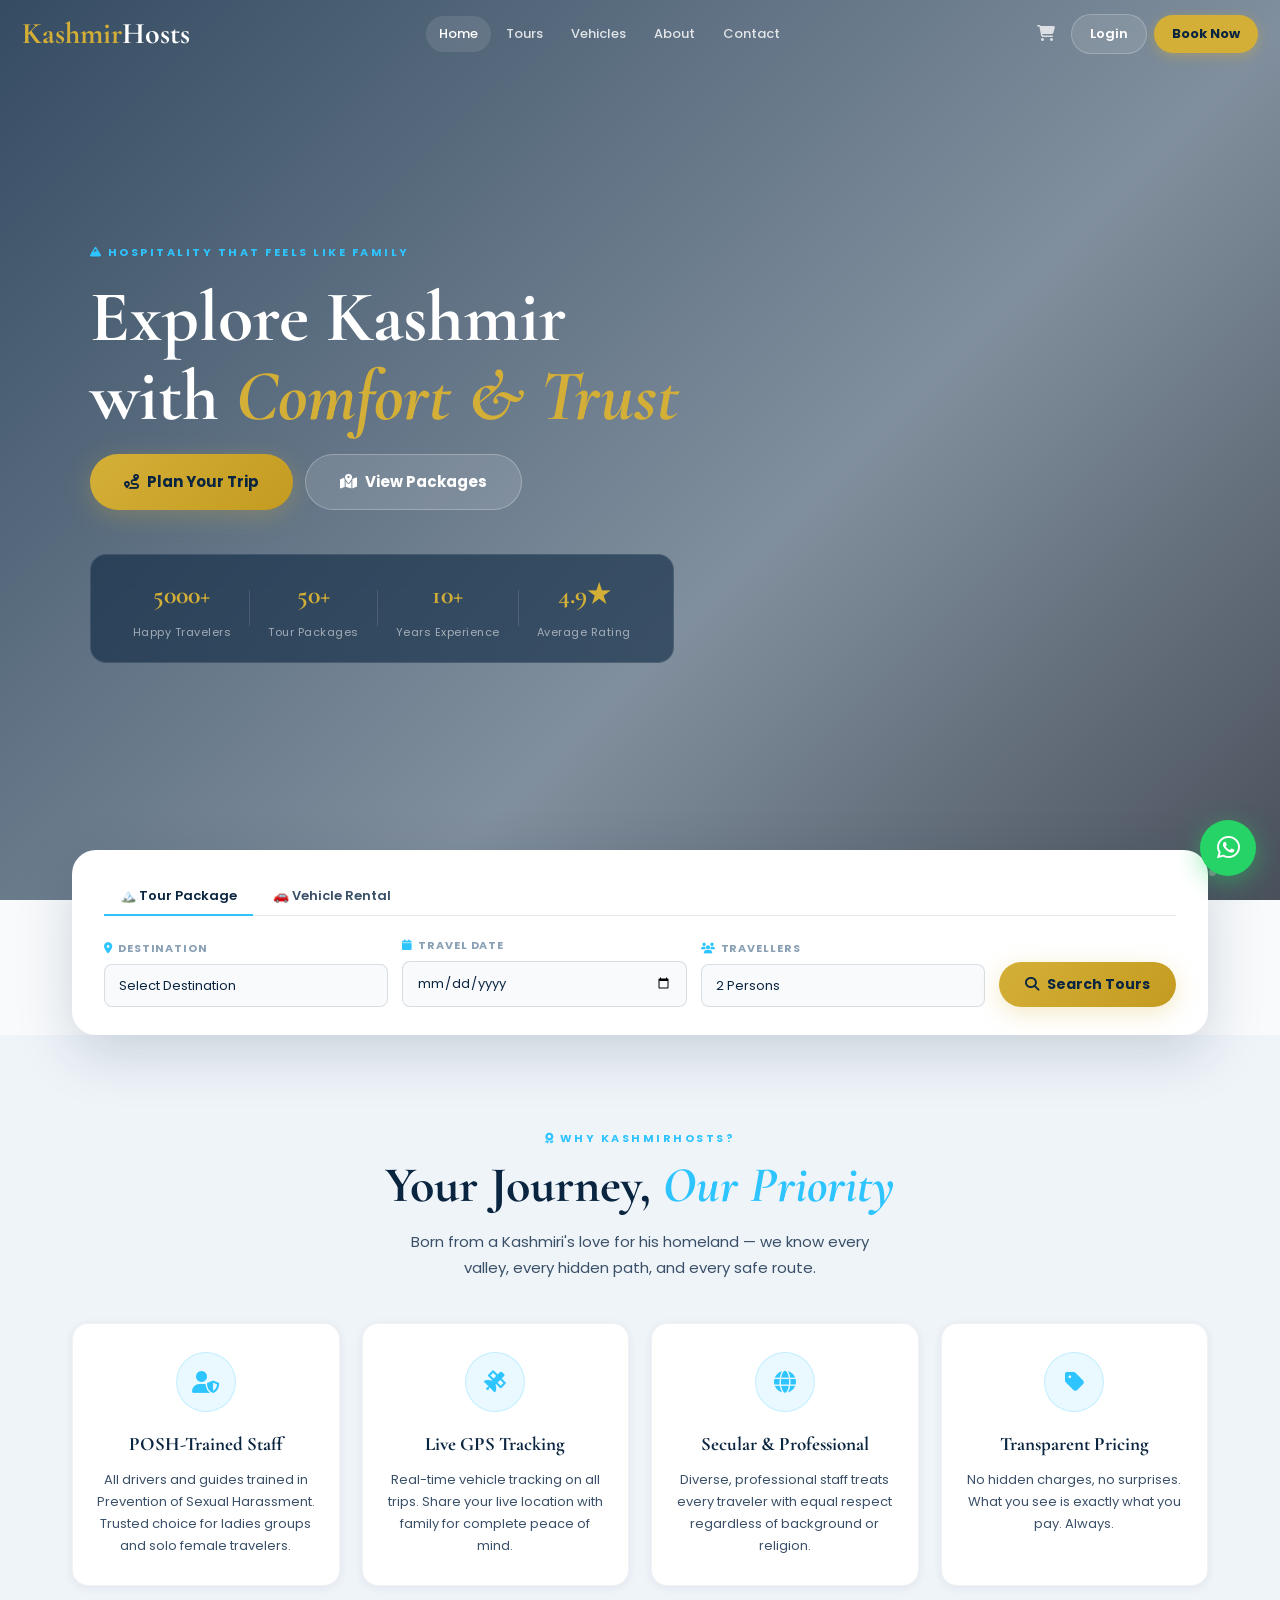
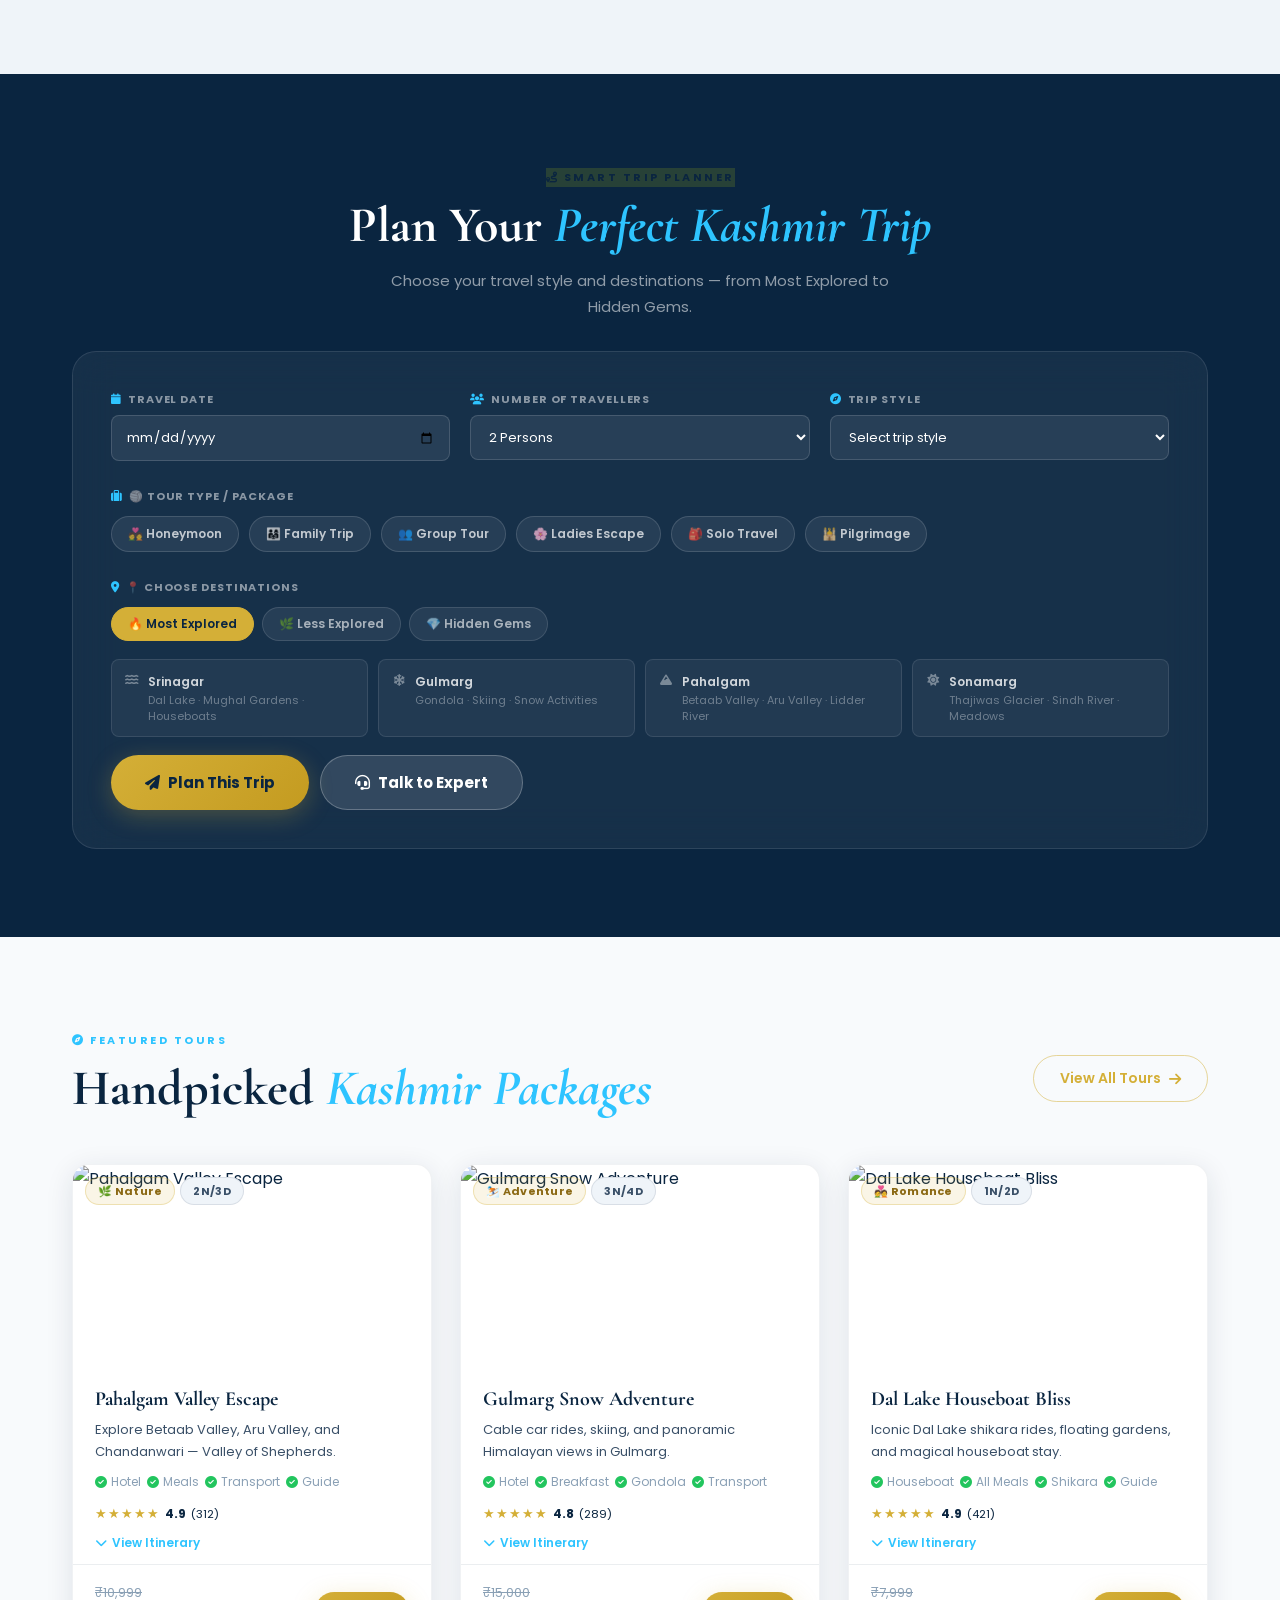
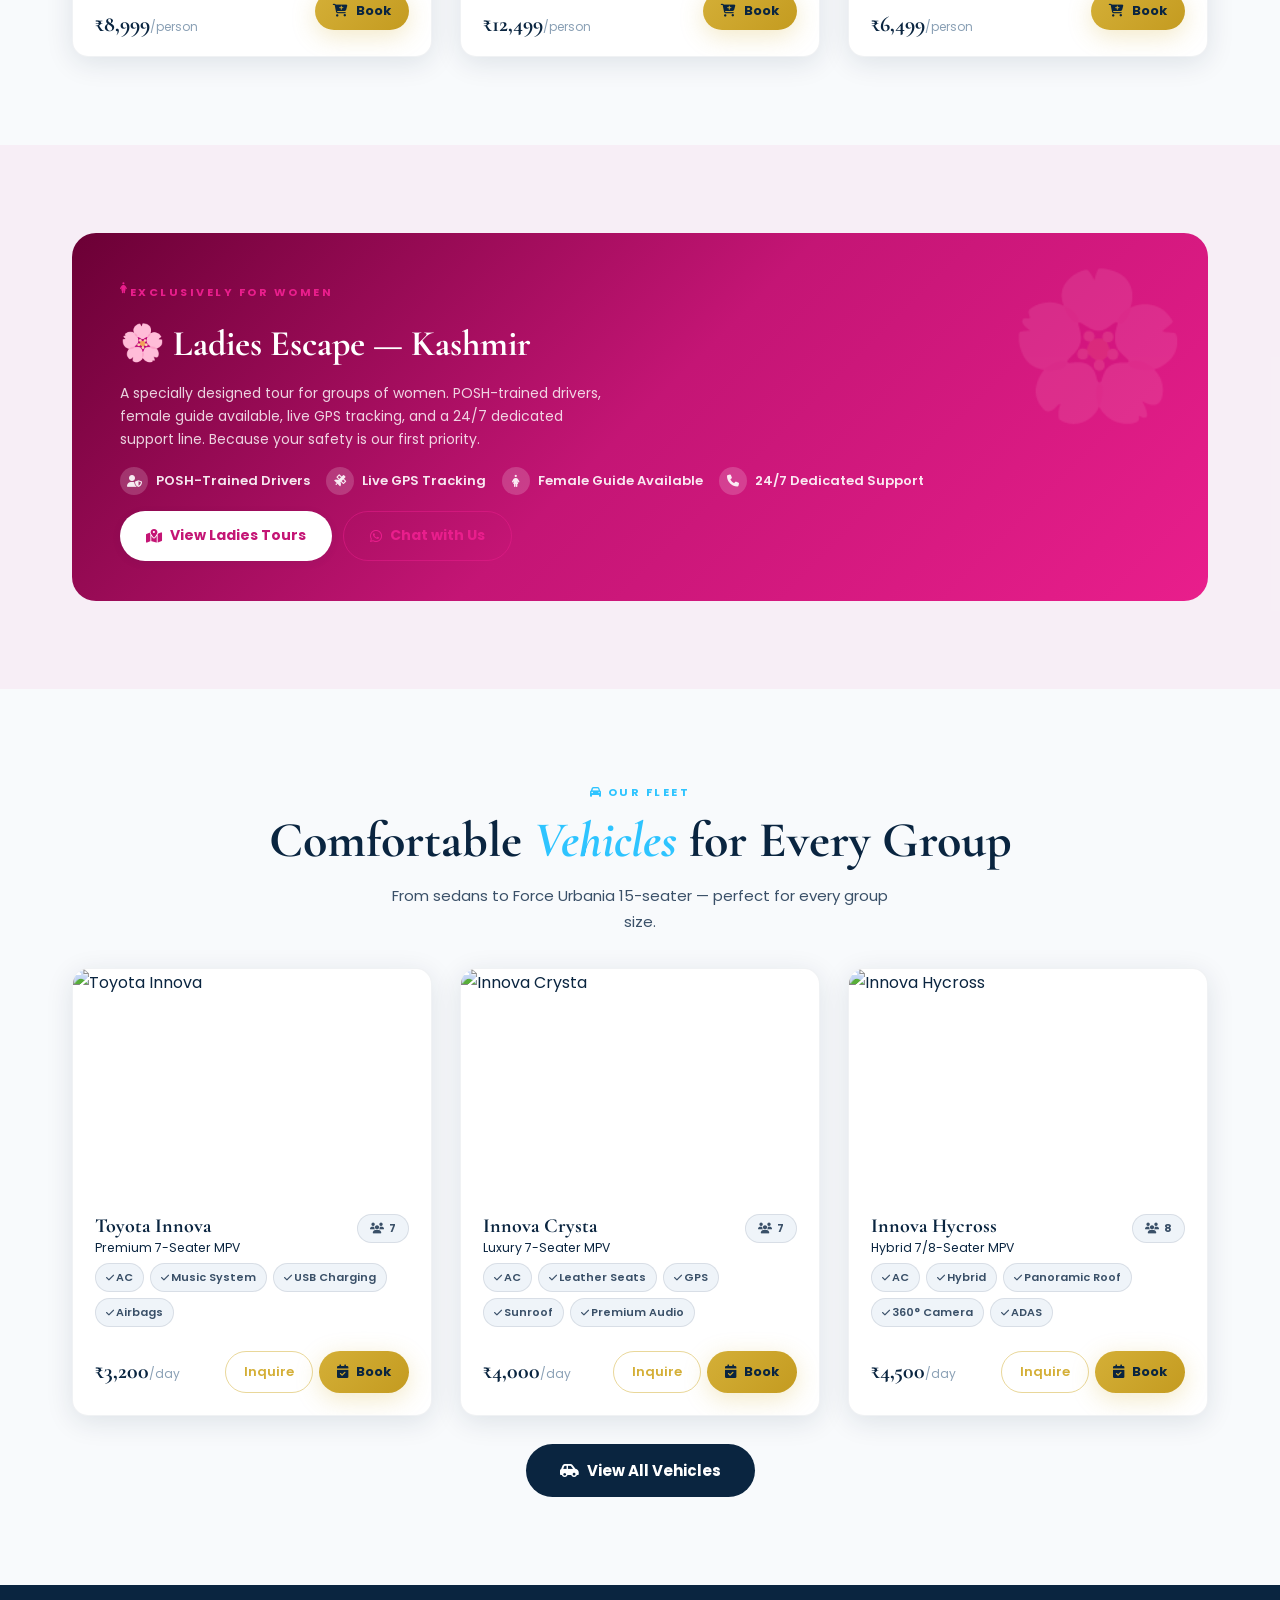
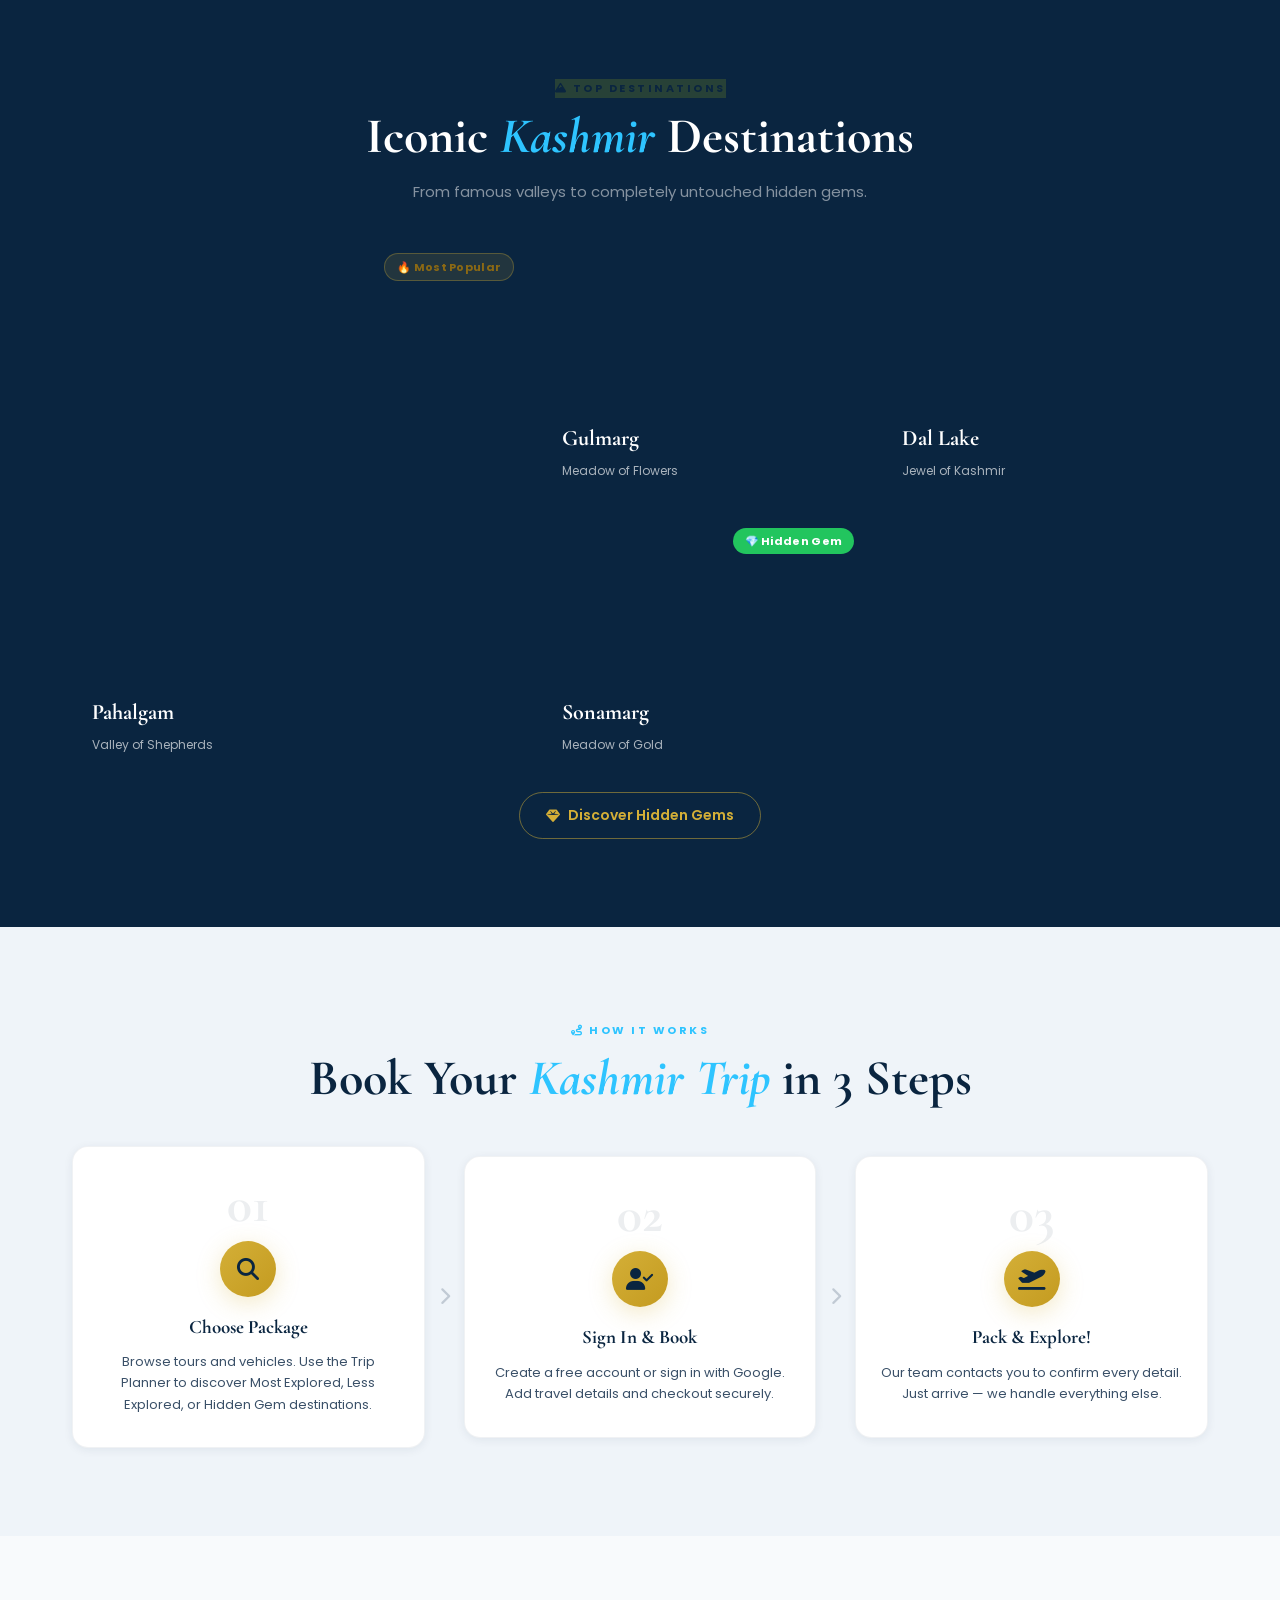
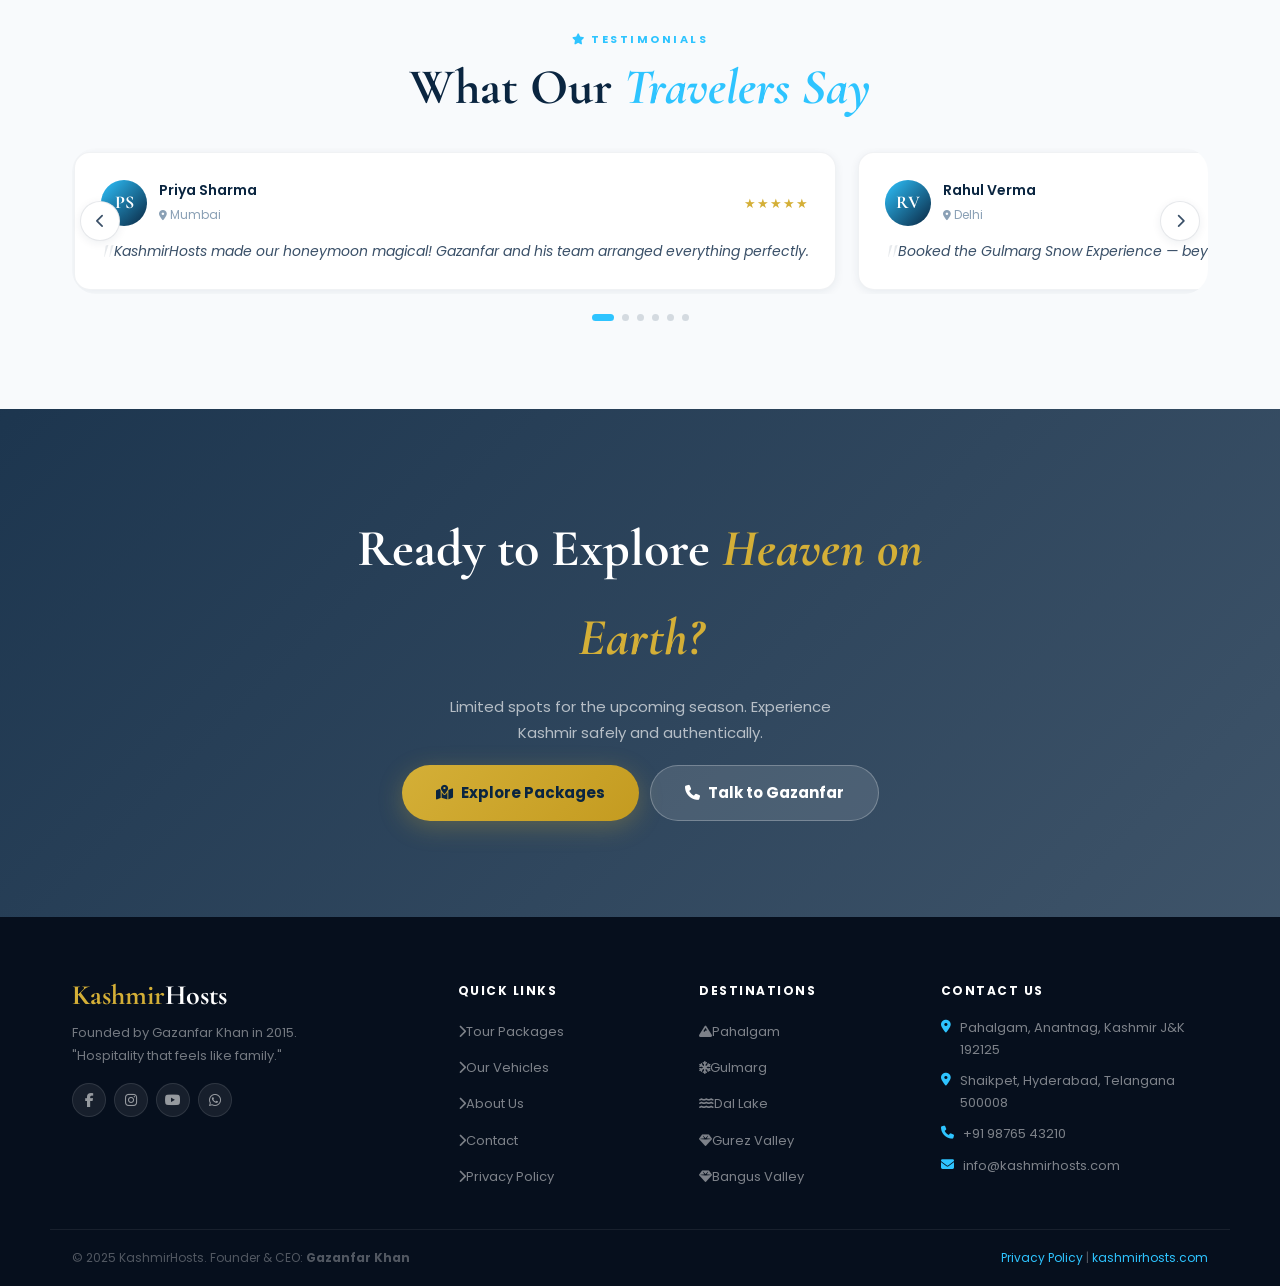
==== index.html @ 6f8c370f "Remove introductory paragraph from index.html Removed the introductory paragraph about Gazanfar Khan" ====
<!DOCTYPE html>
<html lang="en">
<head>
  <meta charset="UTF-8"/>
  <meta name="viewport" content="width=device-width,initial-scale=1.0"/>
  <title>KashmirHosts — Explore Kashmir with Comfort & Trust</title>
  <meta name="description" content="Premium Kashmir tours & vehicles. Ladies Escape, Hidden Gems, Live Tracking. Founded by Gazanfar Khan."/>
  <link rel="icon" href="data:image/svg+xml,<svg xmlns='http://www.w3.org/2000/svg' viewBox='0 0 100 100'><text y='.9em' font-size='90'>🏔️</text></svg>"/>
  <link rel="stylesheet" href="css/shared.css"/>
  <link rel="stylesheet" href="css/main.css"/>
  <link rel="stylesheet" href="https://cdnjs.cloudflare.com/ajax/libs/font-awesome/6.5.0/css/all.min.css"/>
</head>
<body>
<div id="loader"><div class="ld-logo">Kashmir<b>Hosts</b></div><div class="ld-bar"><div class="ld-fill"></div></div></div><nav class="nav" id="navbar">
  <a href="index.html" class="nav-logo">Kashmir<b>Hosts</b></a>
  <ul class="nav-links"><li><a href="index.html" class="act">Home</a></li><li><a href="tours.html">Tours</a></li><li><a href="cars.html">Vehicles</a></li><li><a href="about.html">About</a></li><li><a href="contact.html">Contact</a></li></ul>
  <div class="nav-right">
    <a href="book.html" class="nav-cart"><i class="fas fa-shopping-cart"></i><span class="cart-badge" id="cart-badge"></span></a>
    <div id="nav-user-area" style="display:flex;gap:7px;align-items:center">
      <a href="login.html" class="nbtn nbtn-ghost">Login</a>
      <a href="book.html" class="nbtn nbtn-y">Book Now</a>
    </div>
    <button class="hbg" id="hamburger"><span></span><span></span><span></span></button>
  </div>
</nav>
<div class="mob-menu" id="mob-menu">
  <a href="index.html">&#127968; Home</a><a href="tours.html">&#127956;&#65039; Tours</a>
  <a href="cars.html">&#128663; Vehicles</a><a href="about.html">&#8505;&#65039; About</a>
  <a href="contact.html">&#128222; Contact</a><a href="book.html">&#128722; Cart</a><a href="login.html">&#128273; Login</a>
</div>
<section class="hero" id="hero">
  <div class="hero-slides">
    <div class="hs on" style="https://images.unsplash.com/photo-1631693558359-f7afa9e8e883?q=80&w=1170&auto=format&fit=crop&ixlib=rb-4.1.0&ixid=M3wxMjA3fDB8MHxwaG90by1wYWdlfHx8fGVufDB8fHx8fA%3D%3D)"></div>
    <div class="hs" style="background-image:url('https://images.unsplash.com/photo-1626621341517-bbf3d9990a23?w=1600&q=80')"></div>
    <div class="hs" style="background-image:url('https://images.unsplash.com/photo-1696679492831-a7686ea301b3?q=80&w=735&auto=format&fit=crop&ixlib=rb-4.1.0&ixid=M3wxMjA3fDB8MHxwaG90by1wYWdlfHx8fGVufDB8fHx8fA%3D%3D')"></div>
    <div class="hs" style="background-image:url('https://images.unsplash.com/photo-1531520140596-076b6929bc69?q=80&w=1170&auto=format&fit=crop&ixlib=rb-4.1.0&ixid=M3wxMjA3fDB8MHxwaG90by1wYWdlfHx8fGVufDB8fHx8fA%3D%3D')"></div>
  </div>
  <div class="h-ov"></div>
  <div class="h-con">
    <div class="h-tag fu"><i class="fas fa-mountain"></i> Hospitality that feels like family</div>
    <h1 class="h-title fu d1">Explore Kashmir<br/>with <b>Comfort &amp; Trust</b></h1>
    <div class="h-btns fu d3">
      <a href="#plan-section" class="btn btn-y btn-lg"><i class="fas fa-route"></i> Plan Your Trip</a>
      <a href="tours.html" class="btn btn-ow btn-lg"><i class="fas fa-map-marked-alt"></i> View Packages</a>
    </div>
    <div class="h-stats fu d4">
      <div class="hst"><strong>5000+</strong><span>Happy Travelers</span></div>
      <div class="hst-d"></div>
      <div class="hst"><strong>50+</strong><span>Tour Packages</span></div>
      <div class="hst-d"></div>
      <div class="hst"><strong>10+</strong><span>Years Experience</span></div>
      <div class="hst-d"></div>
      <div class="hst"><strong>4.9&#9733;</strong><span>Average Rating</span></div>
    </div>
  </div>
  <div id="h-dots" style="position:absolute;bottom:24px;right:5%;z-index:2;display:flex;gap:7px"></div>
</section>

<!-- SEARCH BAR -->
<div class="search-wrap">
  <div class="search-box">
    <div class="s-tabs">
      <button class="stab on" data-tab="tour">&#127956;&#65039; Tour Package</button>
      <button class="stab" data-tab="vehicle">&#128663; Vehicle Rental</button>
    </div>
    <div class="s-fields" id="sf-tour" style="display:grid">
      <div class="sf"><label><i class="fas fa-map-marker-alt"></i> Destination</label>
        <select class="fc"><option>Select Destination</option><option>Srinagar</option><option>Pahalgam</option><option>Gulmarg</option><option>Sonamarg</option><option>Gurez Valley</option><option>Bangus Valley</option><option>Warwan Valley</option><option>Leh-Ladakh</option></select></div>
      <div class="sf"><label><i class="fas fa-calendar"></i> Travel Date</label><input type="date" class="fc"/></div>
      <div class="sf"><label><i class="fas fa-users"></i> Travellers</label>
        <select class="fc"><option>1 Person</option><option selected>2 Persons</option><option>3-4 Persons</option><option>5-6 Persons</option><option>7+ Persons</option></select></div>
      <button class="btn btn-y" onclick="location.href='tours.html'"><i class="fas fa-search"></i> Search Tours</button>
    </div>
    <div class="s-fields" id="sf-car" style="display:none">
      <div class="sf"><label><i class="fas fa-car"></i> Vehicle</label>
        <select class="fc"><option>Select Vehicle</option><option>Force Urbania (15 Seater)</option><option>Innova Hycross (7/8 Seater)</option><option>Innova Crysta (7 Seater)</option><option>Innova (7 Seater)</option><option>Maruti Eeco (6 Seater)</option><option>Honda Amaze (4 Seater)</option><option>Toyota Etios (4 Seater)</option></select></div>
      <div class="sf"><label><i class="fas fa-calendar"></i> Pickup Date</label><input type="date" class="fc"/></div>
      <div class="sf"><label><i class="fas fa-calendar-check"></i> Return Date</label><input type="date" class="fc"/></div>
      <button class="btn btn-y" onclick="location.href='cars.html'"><i class="fas fa-search"></i> Check Availability</button>
    </div>
  </div>
</div>

<!-- WHY CHOOSE US -->
<section class="sec bg-g1"><div class="con">
  <div class="tc" style="margin-bottom:42px">
    <div class="stag fu"><i class="fas fa-award"></i> Why KashmirHosts?</div>
    <h2 class="sh2 fu d1">Your Journey, <span>Our Priority</span></h2>
    <p class="sdesc fu d2">Born from a Kashmiri's love for his homeland — we know every valley, every hidden path, and every safe route.</p>
  </div>
  <div class="g4">
    <div class="feat fu d1"><div class="feat-ic"><i class="fas fa-user-shield"></i></div><h3>POSH-Trained Staff</h3><p>All drivers and guides trained in Prevention of Sexual Harassment. Trusted choice for ladies groups and solo female travelers.</p></div>
    <div class="feat fu d2"><div class="feat-ic"><i class="fas fa-satellite"></i></div><h3>Live GPS Tracking</h3><p>Real-time vehicle tracking on all trips. Share your live location with family for complete peace of mind.</p></div>
    <div class="feat fu d3"><div class="feat-ic"><i class="fas fa-globe"></i></div><h3>Secular &amp; Professional</h3><p>Diverse, professional staff treats every traveler with equal respect regardless of background or religion.</p></div>
    <div class="feat fu d4"><div class="feat-ic"><i class="fas fa-tag"></i></div><h3>Transparent Pricing</h3><p>No hidden charges, no surprises. What you see is exactly what you pay. Always.</p></div>
  </div>
</div></section>

<!-- PLAN YOUR TRIP -->
<section class="plan-section" id="plan-section"><div class="plan-inner con">
  <div class="tc" style="margin-bottom:30px">
    <div class="stag fu" style="background:rgba(212,230,0,.14);color:var(--y);border-color:rgba(212,230,0,.22)"><i class="fas fa-route"></i> Smart Trip Planner</div>
    <h2 class="sh2 fu d1" style="color:#fff">Plan Your <span>Perfect Kashmir Trip</span></h2>
    <p class="sdesc fu d2" style="color:rgba(255,255,255,.55);margin:0 auto">Choose your travel style and destinations — from Most Explored to Hidden Gems.</p>
  </div>
  <div class="plan-card">
    <div class="plan-grid">
      <div><div class="plan-lbl"><i class="fas fa-calendar"></i> Travel Date</div><input type="date" class="plan-fc" id="plan-date" onchange="updatePlanSummary()"/></div>
      <div><div class="plan-lbl"><i class="fas fa-users"></i> Number of Travellers</div>
        <select class="plan-fc" id="plan-travellers" onchange="updatePlanSummary()">
          <option>1 Person</option><option selected>2 Persons</option><option>3-4 Persons</option>
          <option>5-6 Persons</option><option>7-10 Persons</option><option>10-15 Persons</option><option>15+ Persons</option>
        </select></div>
      <div><div class="plan-lbl"><i class="fas fa-compass"></i> Trip Style</div>
        <select class="plan-fc" id="plan-style" onchange="updatePlanSummary()">
          <option>Select trip style</option><option>Adventure</option><option>Relaxation</option>
          <option>Spiritual / Pilgrimage</option><option>Photography</option><option>Wildlife &amp; Nature</option>
        </select></div>
    </div>
    <div style="margin-bottom:20px">
      <div class="plan-lbl" style="margin-bottom:10px"><i class="fas fa-suitcase"></i> &#127952; Tour Type / Package</div>
      <div class="type-pills" id="type-pills"></div>
    </div>
    <div>
      <div class="plan-lbl" style="margin-bottom:10px"><i class="fas fa-map-marker-alt"></i> &#128205; Choose Destinations</div>
      <div class="dest-tabs" id="dest-tabs"></div>
      <div class="dest-list" id="dest-list"></div>
    </div>
    <div class="plan-summary" id="plan-summary"><h4>&#128506;&#65039; Your Trip Summary</h4><div class="plan-tags" id="plan-tags"></div></div>
    <div style="display:flex;gap:11px;flex-wrap:wrap;margin-top:18px">
      <button class="btn btn-y btn-lg" onclick="planNow()"><i class="fas fa-paper-plane"></i> Plan This Trip</button>
      <a href="contact.html" class="btn btn-ow btn-lg"><i class="fas fa-headset"></i> Talk to Expert</a>
    </div>
  </div>
</div></section>

<!-- FEATURED TOURS -->
<section class="sec"><div class="con">
  <div style="display:flex;align-items:center;justify-content:space-between;flex-wrap:wrap;gap:12px;margin-bottom:32px">
    <div><div class="stag fll"><i class="fas fa-compass"></i> Featured Tours</div><h2 class="sh2 fll d1">Handpicked <span>Kashmir Packages</span></h2></div>
    <a href="tours.html" class="btn btn-oy fr">View All Tours <i class="fas fa-arrow-right"></i></a>
  </div>
  <div class="g3" id="feat-tours"></div>
</div></section>

<!-- LADIES BANNER -->
<section class="sec bg-pk-pale"><div class="con">
  <div class="ladies-banner fu">
    <div>
      <div class="stag stag-pk" style="display:inline-flex;margin-bottom:11px"><i class="fas fa-female"></i> Exclusively for Women</div>
      <h2>&#127800; Ladies Escape — Kashmir</h2>
      <p>A specially designed tour for groups of women. POSH-trained drivers, female guide available, live GPS tracking, and a 24/7 dedicated support line. Because your safety is our first priority.</p>
      <div class="lbfeats">
        <div class="lbf"><i class="fas fa-user-shield"></i><span>POSH-Trained Drivers</span></div>
        <div class="lbf"><i class="fas fa-satellite"></i><span>Live GPS Tracking</span></div>
        <div class="lbf"><i class="fas fa-female"></i><span>Female Guide Available</span></div>
        <div class="lbf"><i class="fas fa-phone"></i><span>24/7 Dedicated Support</span></div>
      </div>
      <div style="margin-top:16px;display:flex;gap:11px;flex-wrap:wrap">
        <a href="tours.html" class="btn btn-w" style="color:var(--pkd)"><i class="fas fa-map-marked-alt"></i> View Ladies Tours</a>
        <a href="https://wa.me/919876543210" class="btn btn-opk" target="_blank"><i class="fab fa-whatsapp"></i> Chat with Us</a>
      </div>
    </div>
  </div>
</div></section>

<!-- VEHICLES -->
<section class="sec bg-cream"><div class="con">
  <div class="tc" style="margin-bottom:32px">
    <div class="stag fu"><i class="fas fa-car"></i> Our Fleet</div>
    <h2 class="sh2 fu d1">Comfortable <span>Vehicles</span> for Every Group</h2>
    <p class="sdesc fu d2">From sedans to Force Urbania 15-seater — perfect for every group size.</p>
  </div>
  <div class="g3" id="feat-vehicles"></div>
  <div class="tc" style="margin-top:28px"><a href="cars.html" class="btn btn-c btn-lg fu"><i class="fas fa-car-side"></i> View All Vehicles</a></div>
</div></section>

<!-- DESTINATIONS -->
<section class="sec bg-dark"><div class="con">
  <div class="tc" style="margin-bottom:32px">
    <div class="stag fu" style="background:rgba(212,230,0,.14);color:var(--y);border-color:rgba(212,230,0,.2)"><i class="fas fa-mountain"></i> Top Destinations</div>
    <h2 class="sh2 fu d1" style="color:#fff">Iconic <span>Kashmir</span> Destinations</h2>
    <p class="sdesc fu d2" style="color:rgba(255,255,255,.5);margin:0 auto">From famous valleys to completely untouched hidden gems.</p>
  </div>
  <div class="dest-grid">
    <div class="dc dc-lg fll" style="background-image:url('https://images.unsplash.com/photo-1569074187119-c87815b476da?w=900&q=80')"><div class="dc-ov"></div><div class="dc-info"><h3>Pahalgam</h3><p>Valley of Shepherds</p></div><div class="dc-tag"><span class="bdg bdg-y">&#128293; Most Popular</span></div></div>
    <div class="dc fu" style="background-image:url('https://images.unsplash.com/photo-1506905925346-21bda4d32df4?w=700&q=80')"><div class="dc-ov"></div><div class="dc-info"><h3>Gulmarg</h3><p>Meadow of Flowers</p></div></div>
    <div class="dc fu d1" style="background-image:url('https://images.unsplash.com/photo-1547471080-7cc2caa01a7e?w=700&q=80')"><div class="dc-ov"></div><div class="dc-info"><h3>Dal Lake</h3><p>Jewel of Kashmir</p></div></div>
    <div class="dc fr" style="background-image:url('https://images.unsplash.com/photo-1591084728795-1149f32d9866?w=700&q=80')"><div class="dc-ov"></div><div class="dc-info"><h3>Sonamarg</h3><p>Meadow of Gold</p></div><div class="dc-tag"><span class="bdg" style="background:var(--green);color:#fff">&#128142; Hidden Gem</span></div></div>
  </div>
  <div style="text-align:center;margin-top:20px"><a href="tours.html" class="btn btn-oy"><i class="fas fa-gem"></i> Discover Hidden Gems</a></div>
</div></section>

<!-- HOW IT WORKS -->
<section class="sec bg-g1"><div class="con">
  <div class="tc" style="margin-bottom:38px">
    <div class="stag fu"><i class="fas fa-route"></i> How It Works</div>
    <h2 class="sh2 fu d1">Book Your <span>Kashmir Trip</span> in 3 Steps</h2>
  </div>
  <div class="steps">
    <div class="step fu d1"><div class="step-n">01</div><div class="step-ic"><i class="fas fa-search"></i></div><h3>Choose Package</h3><p>Browse tours and vehicles. Use the Trip Planner to discover Most Explored, Less Explored, or Hidden Gem destinations.</p></div>
    <div class="step-arr fu d2"><i class="fas fa-chevron-right"></i></div>
    <div class="step fu d2"><div class="step-n">02</div><div class="step-ic"><i class="fas fa-user-check"></i></div><h3>Sign In &amp; Book</h3><p>Create a free account or sign in with Google. Add travel details and checkout securely.</p></div>
    <div class="step-arr fu d3"><i class="fas fa-chevron-right"></i></div>
    <div class="step fu d3"><div class="step-n">03</div><div class="step-ic"><i class="fas fa-plane-departure"></i></div><h3>Pack &amp; Explore!</h3><p>Our team contacts you to confirm every detail. Just arrive — we handle everything else.</p></div>
  </div>
</div></section>

<!-- TESTIMONIALS -->
<section class="sec"><div class="con">
  <div class="tc" style="margin-bottom:32px">
    <div class="stag fu"><i class="fas fa-star"></i> Testimonials</div>
    <h2 class="sh2 fu d1">What Our <span>Travelers Say</span></h2>
  </div>
  <div class="testi-wrap">
    <div class="testi-track" id="testi-track"></div>
    <button class="sl-btn prev" id="t-prev"><i class="fas fa-chevron-left"></i></button>
    <button class="sl-btn next" id="t-next"><i class="fas fa-chevron-right"></i></button>
  </div>
  <div class="sl-dots" id="testi-dots"></div>
</div></section>

<!-- CTA -->
<section class="cta-sec">
  <div class="cta-bg" style="background-image:url('https://images.unsplash.com/photo-1595815771614-ade9d652a65d?w=1600&q=80')"></div>
  <div class="cta-ov"></div>
  <div class="cta-con fu">
    <h2>Ready to Explore <b>Heaven on Earth?</b></h2>
    <p>Limited spots for the upcoming season. Experience Kashmir safely and authentically.</p>
    <div style="display:flex;gap:11px;flex-wrap:wrap;justify-content:center;margin-top:20px">
      <a href="tours.html" class="btn btn-y btn-lg"><i class="fas fa-map-marked-alt"></i> Explore Packages</a>
      <a href="contact.html" class="btn btn-ow btn-lg"><i class="fas fa-phone"></i> Talk to Gazanfar</a>
    </div>
  </div>
</section>
<footer>
  <div class="ft">
    <div class="ft-brand"><a href="index.html" class="nav-logo">Kashmir<b>Hosts</b></a>
      <p>Founded by Gazanfar Khan in 2015. "Hospitality that feels like family."</p>
      <div class="ft-soc"><a href="#" class="sb"><i class="fab fa-facebook-f"></i></a><a href="#" class="sb"><i class="fab fa-instagram"></i></a><a href="#" class="sb"><i class="fab fa-youtube"></i></a><a href="https://wa.me/919876543210" class="sb"><i class="fab fa-whatsapp"></i></a></div></div>
    <div class="ft-col"><h4>Quick Links</h4><ul class="ft-links">
      <li><a href="tours.html"><i class="fas fa-chevron-right"></i>Tour Packages</a></li>
      <li><a href="cars.html"><i class="fas fa-chevron-right"></i>Our Vehicles</a></li>
      <li><a href="about.html"><i class="fas fa-chevron-right"></i>About Us</a></li>
      <li><a href="contact.html"><i class="fas fa-chevron-right"></i>Contact</a></li>
      <li><a href="privacy.html"><i class="fas fa-chevron-right"></i>Privacy Policy</a></li>
    </ul></div>
    <div class="ft-col"><h4>Destinations</h4><ul class="ft-links">
      <li><a href="tours.html"><i class="fas fa-mountain"></i>Pahalgam</a></li>
      <li><a href="tours.html"><i class="fas fa-snowflake"></i>Gulmarg</a></li>
      <li><a href="tours.html"><i class="fas fa-water"></i>Dal Lake</a></li>
      <li><a href="tours.html"><i class="fas fa-gem"></i>Gurez Valley</a></li>
      <li><a href="tours.html"><i class="fas fa-gem"></i>Bangus Valley</a></li>
    </ul></div>
    <div class="ft-col"><h4>Contact Us</h4>
      <div class="ft-ci"><i class="fas fa-map-marker-alt"></i><span>Pahalgam, Anantnag, Kashmir J&amp;K 192125</span></div>
      <div class="ft-ci"><i class="fas fa-map-marker-alt"></i><span>Shaikpet, Hyderabad, Telangana 500008</span></div>
      <div class="ft-ci"><i class="fas fa-phone"></i><span>+91 98765 43210</span></div>
      <div class="ft-ci"><i class="fas fa-envelope"></i><span>info@kashmirhosts.com</span></div>
    </div>
  </div>
  <div class="fb">
    <span>&#169; 2025 KashmirHosts. Founder &amp; CEO: <strong style="color:var(--y)">Gazanfar Khan</strong></span>
    <span><a href="privacy.html">Privacy Policy</a> | <a href="https://kashmirhosts.com">kashmirhosts.com</a></span>
  </div>
</footer>
<a href="https://wa.me/919876543210" class="wa-float" target="_blank" title="WhatsApp"><i class="fab fa-whatsapp"></i></a>
<div id="toasts"></div>
  <script src="https://www.gstatic.com/firebasejs/10.12.2/firebase-app-compat.js"></script>
  <script src="https://www.gstatic.com/firebasejs/10.12.2/firebase-auth-compat.js"></script>
  <script src="https://www.gstatic.com/firebasejs/10.12.2/firebase-firestore-compat.js"></script>
  <script>
  firebase.initializeApp({
    apiKey:"YOUR_API_KEY",authDomain:"YOUR_PROJECT.firebaseapp.com",
    projectId:"YOUR_PROJECT_ID",storageBucket:"YOUR_PROJECT.appspot.com",
    messagingSenderId:"YOUR_SENDER_ID",appId:"YOUR_APP_ID"
  });
  </script>
  <script src="js/main.js"></script>
</body>
</html>
---- css/shared.css ----
/* =======================================================
   AADI TOUR & TRAVEL — shared.css  FINAL v4
   ======================================================= */
:root {
  /* Core colours — both naming conventions defined */
  --deep-blue:   #0A2540;
  --blue:        #0A2540;
  --sky:         #2EC4FF;
  --sky-blue:    #2EC4FF;
  --gold:        #D4AF37;
  --gold-light:  #F0D060;
  --white:       #FFFFFF;
  --bg-white:    #F8FAFC;
  --bg:          #F8FAFC;
  --bg-soft:     #EFF4F9;
  --green:       #22c55e;
  --red:         #ef4444;

  /* Text */
  --text:        #0A2540;
  --text-dark:   #0A2540;
  --text2:       #3A5068;
  --text-mid:    #3A5068;
  --text3:       #8AA0B5;
  --text-light:  #8AA0B5;

  /* Shadows — both naming conventions */
  --shadow-sm:   0 2px 10px rgba(10,37,64,.07);
  --shadow:      0 6px 28px rgba(10,37,64,.11);
  --shadow-md:   0 6px 28px rgba(10,37,64,.11);
  --shadow-lg:   0 18px 56px rgba(10,37,64,.17);
  --shadow-gold: 0 6px 24px rgba(212,175,55,.28);

  /* Radii — both naming conventions */
  --r-sm:        8px;
  --r-md:        16px;
  --r-lg:        24px;
  --radius:      12px;

  /* Transitions */
  --ease:        all .32s cubic-bezier(.4,0,.2,1);
  --transition:  all .32s cubic-bezier(.4,0,.2,1);

  /* Nav height */
  --nav-height:  68px;
}

/* ── RESET ─────────────────────────────────────────── */
*, *::before, *::after { box-sizing: border-box; margin: 0; padding: 0; }
html { scroll-behavior: smooth; -webkit-text-size-adjust: 100%; }
body {
  font-family: 'Poppins', sans-serif;
  background: var(--bg);
  color: var(--text);
  overflow-x: hidden;
  line-height: 1.7;
}
a { text-decoration: none; color: inherit; }
ul { list-style: none; }
img { display: block; max-width: 100%; }
input, select, textarea, button { font-family: inherit; }
button { cursor: pointer; border: none; background: none; }

/* ── PAGE INIT — prevent FOUC ───────────────────────── */
body { visibility: visible; }

/* ── LOADER ─────────────────────────────────────────── */
#loader {
  position: fixed; inset: 0; z-index: 9999;
  background: var(--deep-blue);
  display: flex; align-items: center; justify-content: center;
  transition: opacity .5s ease, visibility .5s ease;
}
#loader.hidden {
  opacity: 0; visibility: hidden; pointer-events: none;
}
.ld-inner { text-align: center; padding: 0 20px; }
.ld-logo {
  display: flex; align-items: baseline; gap: 3px;
  justify-content: center; margin-bottom: 20px;
}
.ld-a {
  font-family: 'Cormorant Garamond', serif;
  font-size: 56px; font-weight: 700;
  color: var(--gold); line-height: 1;
  animation: ldPulse 1.4s ease-in-out infinite;
}
.ld-t {
  font-family: 'Cormorant Garamond', serif;
  font-size: 24px; color: var(--white); letter-spacing: 1px;
}
.ld-bar {
  width: 180px; height: 3px;
  background: rgba(255,255,255,.12);
  border-radius: 99px; margin: 0 auto 12px; overflow: hidden;
}
.ld-fill {
  height: 100%; width: 0;
  background: linear-gradient(90deg, var(--sky), var(--gold));
  border-radius: 99px;
  animation: ldFill 1.5s ease-in-out forwards;
}
.ld-sub { color: var(--text-light); font-size: 11px; letter-spacing: 1px; }
@keyframes ldFill  { to { width: 100%; } }
@keyframes ldPulse { 0%,100%{opacity:1} 50%{opacity:.5} }

/* ── NAVBAR ─────────────────────────────────────────── */
#navbar {
  position: fixed; top: 0; left: 0; right: 0;
  z-index: 900;
  height: var(--nav-height);
  transition: background .3s ease, box-shadow .3s ease;
}
#navbar.solid,
#navbar.scrolled {
  background: rgba(10,37,64,.97);
  backdrop-filter: blur(16px);
  -webkit-backdrop-filter: blur(16px);
  box-shadow: 0 2px 20px rgba(0,0,0,.25);
}
.nav-wrap {
  max-width: 1220px; margin: 0 auto; padding: 0 20px;
  display: flex; align-items: center;
  justify-content: space-between;
  height: 100%;
}
.nav-logo {
  display: flex; align-items: baseline; gap: 2px;
  flex-shrink: 0; z-index: 1001; position: relative;
}
.logo-a {
  font-family: 'Cormorant Garamond', serif;
  font-size: 34px; font-weight: 700; color: var(--gold); line-height: 1;
}
.logo-t {
  font-family: 'Cormorant Garamond', serif;
  font-size: 16px; color: var(--white); letter-spacing: .3px;
}

/* Desktop nav links */
.nav-links {
  display: flex; align-items: center; gap: 2px;
  list-style: none; margin: 0; padding: 0;
}
.nav-links li a {
  font-size: 13px; font-weight: 500;
  color: rgba(255,255,255,.82);
  padding: 7px 13px; border-radius: 99px;
  transition: var(--ease); display: block; white-space: nowrap;
}
.nav-links li a:hover,
.nav-links li a.active {
  color: var(--white); background: rgba(255,255,255,.1);
}
.nav-cta {
  background: var(--gold) !important;
  color: var(--deep-blue) !important;
  font-weight: 700 !important;
  padding: 8px 20px !important;
  border-radius: 99px !important;
  box-shadow: 0 3px 12px rgba(212,175,55,.4);
}
.nav-cta:hover {
  background: var(--gold-light) !important;
  transform: translateY(-1px) !important;
}

/* Hamburger — hidden on desktop */
.hamburger {
  display: none;
  flex-direction: column;
  justify-content: center;
  align-items: center;
  gap: 5px;
  width: 40px; height: 40px;
  cursor: pointer;
  background: none; border: none;
  padding: 4px;
  flex-shrink: 0;
  z-index: 1001;
  position: relative;
}
.hamburger span {
  display: block;
  width: 22px; height: 2px;
  background: var(--white);
  border-radius: 2px;
  transition: transform .3s ease, opacity .3s ease;
  pointer-events: none;
}
.hamburger.open span:nth-child(1) { transform: translateY(7px) rotate(45deg); }
.hamburger.open span:nth-child(2) { opacity: 0; }
.hamburger.open span:nth-child(3) { transform: translateY(-7px) rotate(-45deg); }

/* ── BUTTONS ─────────────────────────────────────────── */
.btn-primary {
  display: inline-flex; align-items: center; gap: 8px;
  background: linear-gradient(135deg, var(--gold), #c49b20);
  color: var(--deep-blue); font-weight: 700; font-size: 14px;
  padding: 12px 26px; border-radius: 99px;
  transition: var(--ease); box-shadow: var(--shadow-gold);
  cursor: pointer; border: none; white-space: nowrap;
  text-decoration: none;
}
.btn-primary:hover { transform: translateY(-2px); box-shadow: 0 10px 30px rgba(212,175,55,.45); }
.btn-primary.sm { padding: 9px 18px; font-size: 13px; }

.btn-secondary {
  display: inline-flex; align-items: center; gap: 8px;
  background: rgba(255,255,255,.12); color: var(--white);
  font-weight: 600; font-size: 14px; padding: 12px 26px;
  border-radius: 99px; border: 1px solid rgba(255,255,255,.25);
  transition: var(--ease); text-decoration: none;
}
.btn-secondary:hover { background: rgba(255,255,255,.2); transform: translateY(-2px); }

.btn-outline {
  display: inline-flex; align-items: center; gap: 8px;
  background: transparent; color: var(--gold); font-weight: 600; font-size: 14px;
  padding: 11px 26px; border-radius: 99px;
  border: 1.5px solid rgba(212,175,55,.5); transition: var(--ease);
  text-decoration: none;
}
.btn-outline:hover { background: rgba(212,175,55,.1); border-color: var(--gold); transform: translateY(-2px); }

.btn-dark {
  display: inline-flex; align-items: center; gap: 8px;
  background: transparent; color: var(--text); font-weight: 600; font-size: 13px;
  padding: 10px 22px; border-radius: 99px;
  border: 1.5px solid rgba(10,37,64,.22); transition: var(--ease);
  cursor: pointer; text-decoration: none;
}
.btn-dark:hover { background: var(--deep-blue); color: var(--white); }

.btn-wa {
  display: inline-flex; align-items: center; gap: 8px;
  background: #25D366; color: var(--white); font-weight: 600; font-size: 14px;
  padding: 12px 24px; border-radius: 99px; transition: var(--ease);
  box-shadow: 0 4px 14px rgba(37,211,102,.3); text-decoration: none;
}
.btn-wa:hover { background: #1eba57; transform: translateY(-2px); }
.btn-wa.sm { padding: 9px 18px; font-size: 13px; }

/* ── LAYOUT ──────────────────────────────────────────── */
.container { max-width: 1180px; margin: 0 auto; padding: 0 22px; }
.section-pad { padding: 88px 0; }
.sec { padding: 88px 0; }
.bg-dark { background: var(--deep-blue); }
.bg-soft { background: var(--bg-soft); }

.section-header { text-align: center; margin-bottom: 52px; }
.sec-header     { text-align: center; margin-bottom: 52px; }

.eyebrow {
  display: inline-block; font-size: 11px; font-weight: 700;
  letter-spacing: 2.5px; text-transform: uppercase;
  color: var(--sky); margin-bottom: 10px;
}
.eyebrow.gold { color: var(--gold); }

.section-title,
.sec-title {
  font-family: 'Cormorant Garamond', serif;
  font-size: clamp(28px, 4.5vw, 50px);
  font-weight: 700; color: var(--text); line-height: 1.15; margin-bottom: 14px;
}
.section-title em,
.sec-title em { font-style: italic; color: var(--sky); }
.section-title.light,
.sec-title.light { color: var(--white); }
.section-title.light em,
.sec-title.light em { color: var(--gold); }

.section-sub,
.sec-sub { font-size: 15px; color: var(--text-mid); max-width: 500px; margin: 0 auto; }
.section-sub.light,
.sec-sub.light { color: rgba(255,255,255,.6); }

/* ── PAGE HERO ───────────────────────────────────────── */
.page-hero {
  position: relative; height: 340px;
  display: flex; align-items: center; justify-content: center;
  overflow: hidden; margin-top: var(--nav-height);
}
.page-hero-bg { position: absolute; inset: 0; width: 100%; height: 100%; object-fit: cover; }
.page-hero-ov {
  position: absolute; inset: 0;
  background: linear-gradient(135deg, rgba(10,37,64,.88), rgba(10,37,64,.62));
}
.page-hero-cnt { position: relative; z-index: 2; text-align: center; padding: 0 20px; }
.breadcrumb {
  display: flex; align-items: center; gap: 7px;
  font-size: 12px; color: rgba(255,255,255,.52);
  justify-content: center; margin-bottom: 12px;
}
.breadcrumb a { color: rgba(255,255,255,.65); transition: var(--ease); }
.breadcrumb a:hover { color: var(--gold); }
.breadcrumb i { font-size: 9px; }
.page-hero-cnt h1 {
  font-family: 'Cormorant Garamond', serif;
  font-size: clamp(30px, 5.5vw, 62px);
  font-weight: 700; color: var(--white); line-height: 1.1; margin-bottom: 10px;
}
.page-hero-cnt h1 em { font-style: italic; color: var(--sky); }
.page-hero-cnt p { font-size: 14px; color: rgba(255,255,255,.72); max-width: 460px; margin: 0 auto; }

/* ── SCROLL REVEAL ───────────────────────────────────── */
.reveal {
  opacity: 0; transform: translateY(28px);
  transition: opacity .65s cubic-bezier(.4,0,.2,1),
              transform .65s cubic-bezier(.4,0,.2,1);
}
.reveal.in { opacity: 1; transform: translateY(0); }

/* ── FORM FIELDS ─────────────────────────────────────── */
.fg { margin-bottom: 14px; }
.fg label {
  display: block; font-size: 11px; font-weight: 700;
  text-transform: uppercase; letter-spacing: .9px;
  color: var(--text-light); margin-bottom: 6px;
}
.fg input, .fg select, .fg textarea {
  width: 100%; padding: 11px 14px;
  border: 1.5px solid rgba(10,37,64,.13);
  border-radius: var(--r-sm); font-size: 13px;
  color: var(--text); background: var(--bg);
  transition: var(--ease); outline: none;
  font-family: 'Poppins', sans-serif;
  -webkit-appearance: none; appearance: none;
}
.fg input:focus, .fg select:focus, .fg textarea:focus {
  border-color: var(--sky);
  box-shadow: 0 0 0 3px rgba(46,196,255,.1);
  background: var(--white);
}
.fg textarea { resize: vertical; }
.form-row { display: grid; grid-template-columns: 1fr 1fr; gap: 14px; }

/* ── FILTER BUTTONS ──────────────────────────────────── */
.filter-row { display: flex; gap: 9px; flex-wrap: wrap; justify-content: center; margin-bottom: 32px; }
.filter-btn {
  font-size: 12px; font-weight: 600; padding: 7px 18px;
  border-radius: 99px; border: 1.5px solid rgba(10,37,64,.18);
  color: var(--text-mid); background: var(--white);
  cursor: pointer; transition: var(--ease); font-family: 'Poppins', sans-serif;
}
.filter-btn:hover, .filter-btn.active {
  background: var(--deep-blue); color: var(--white); border-color: var(--deep-blue);
}

/* ── CHECK LIST ──────────────────────────────────────── */
.check-list { display: flex; flex-direction: column; gap: 10px; margin: 18px 0 26px; }
.check-list li { display: flex; align-items: center; gap: 10px; font-size: 14px; color: var(--text-mid); }
.check-list li i { color: var(--sky); font-size: 15px; flex-shrink: 0; }

/* ── TOAST ───────────────────────────────────────────── */
.toast-msg {
  position: fixed; bottom: 80px; left: 50%;
  transform: translateX(-50%) translateY(14px);
  background: var(--deep-blue); color: var(--white);
  padding: 11px 24px; border-radius: 99px; font-size: 13px; font-weight: 500;
  z-index: 9990; opacity: 0; pointer-events: none; transition: all .35s ease;
  border: 1px solid rgba(46,196,255,.25); box-shadow: var(--shadow-md);
  white-space: nowrap;
}
.toast-msg.show { opacity: 1; transform: translateX(-50%) translateY(0); }
.toast-msg.ok  { border-color: rgba(37,211,102,.4); background: #0a2218; }
.toast-msg.err { border-color: rgba(255,80,80,.4);  background: #220a0a; }

/* ── WA FLOAT ────────────────────────────────────────── */
.wa-float {
  position: fixed; bottom: 24px; right: 24px; z-index: 980;
  width: 56px; height: 56px; border-radius: 50%;
  background: #25D366; color: var(--white);
  display: flex; align-items: center; justify-content: center;
  font-size: 26px; box-shadow: 0 6px 24px rgba(37,211,102,.45);
  transition: var(--ease); animation: waPulse 2.8s ease-in-out infinite;
  text-decoration: none;
}
.wa-float:hover { transform: scale(1.1); }
.wa-tip {
  position: absolute; right: 64px;
  background: var(--deep-blue); color: var(--white);
  font-size: 12px; font-weight: 600; padding: 5px 13px;
  border-radius: 99px; white-space: nowrap;
  opacity: 0; pointer-events: none; transition: var(--ease); transform: translateX(6px);
}
.wa-float:hover .wa-tip { opacity: 1; transform: translateX(0); }
@keyframes waPulse {
  0%,100%{box-shadow:0 6px 24px rgba(37,211,102,.45),0 0 0 0 rgba(37,211,102,.35)}
  50%{box-shadow:0 6px 24px rgba(37,211,102,.45),0 0 0 13px rgba(37,211,102,0)}
}

/* ── SCROLL TOP ──────────────────────────────────────── */
.scroll-top {
  position: fixed; bottom: 24px; left: 24px; z-index: 980;
  width: 44px; height: 44px; border-radius: 50%;
  background: var(--deep-blue); color: var(--white);
  display: flex; align-items: center; justify-content: center;
  font-size: 15px; box-shadow: var(--shadow-md);
  transition: var(--ease); opacity: 0; pointer-events: none;
  cursor: pointer; border: none;
}
.scroll-top.show { opacity: 1; pointer-events: auto; }
.scroll-top:hover { background: var(--sky); transform: translateY(-2px); }

/* ── FOOTER ──────────────────────────────────────────── */
.footer { background: #060f1d; color: rgba(255,255,255,.65); }
.footer-top { padding: 64px 0 40px; }
.footer-grid {
  display: grid;
  grid-template-columns: 1.7fr 1fr 1fr 1.3fr;
  gap: 36px;
}
.f-brand p {
  font-size: 13px; line-height: 1.8;
  margin: 13px 0 16px; color: rgba(255,255,255,.44); max-width: 230px;
}
.verified-link {
  display: inline-flex; align-items: center; gap: 7px;
  font-size: 12px; font-weight: 600; color: var(--gold);
  border: 1px solid rgba(212,175,55,.28);
  padding: 5px 15px; border-radius: 99px;
  background: rgba(212,175,55,.07); margin-bottom: 16px;
  transition: var(--ease);
}
.verified-link:hover { background: rgba(212,175,55,.15); }
.f-socials { display: flex; gap: 8px; flex-wrap: wrap; }
.f-socials a {
  width: 34px; height: 34px; border-radius: 50%;
  background: rgba(255,255,255,.07); border: 1px solid rgba(255,255,255,.1);
  display: flex; align-items: center; justify-content: center;
  font-size: 14px; color: rgba(255,255,255,.55); transition: var(--ease);
}
.f-socials a:hover { background: var(--gold); color: var(--deep-blue); border-color: var(--gold); transform: translateY(-2px); }
.f-col h4 {
  font-size: 12px; font-weight: 700; text-transform: uppercase;
  letter-spacing: 1.5px; color: var(--white); margin-bottom: 16px;
}
.f-col ul { display: flex; flex-direction: column; gap: 9px; }
.f-col ul li a { font-size: 13px; color: rgba(255,255,255,.48); transition: var(--ease); }
.f-col ul li a:hover { color: var(--gold); padding-left: 3px; }
.f-contact-item {
  display: flex; align-items: flex-start; gap: 9px;
  font-size: 13px; color: rgba(255,255,255,.48); margin-bottom: 9px;
}
.f-contact-item i { color: var(--sky); margin-top: 3px; flex-shrink: 0; }
.f-contact-item a { color: rgba(255,255,255,.48); transition: var(--ease); }
.f-contact-item a:hover { color: var(--gold); }
.footer-bottom { border-top: 1px solid rgba(255,255,255,.07); padding: 18px 0; }
.footer-bottom .container {
  display: flex; justify-content: space-between; align-items: center; flex-wrap: wrap; gap: 6px;
}
.footer-bottom p { font-size: 12px; color: rgba(255,255,255,.3); }
.footer-bottom a { color: var(--sky); }
.footer-bottom a:hover { color: var(--gold); }

/* ── FORM SUCCESS ────────────────────────────────────── */
.form-success { text-align: center; padding: 40px 20px; }
.form-success i { font-size: 52px; color: #25D366; display: block; margin-bottom: 14px; }
.form-success h3 { font-size: 22px; font-weight: 700; color: var(--text); margin-bottom: 8px; }
.form-success p { color: var(--text-mid); margin-bottom: 22px; font-size: 14px; }

/* ── SHARED NAV JS ───────────────────────────────────── */
/* (JS is inline in each page — see bottom of each HTML) */

/* ===================================================
   RESPONSIVE
   =================================================== */
@media (max-width: 768px) {
  /* Show hamburger */
  .hamburger { display: flex !important; }

  /* Full-screen nav overlay */
  .nav-links {
    position: fixed !important;
    top: 0 !important; left: 0 !important;
    width: 100% !important; height: 100vh !important;
    background: rgba(8, 22, 44, 0.98) !important;
    backdrop-filter: blur(20px) !important;
    -webkit-backdrop-filter: blur(20px) !important;
    flex-direction: column !important;
    align-items: center !important;
    justify-content: center !important;
    gap: 0 !important;
    z-index: 999 !important;
    opacity: 0 !important;
    pointer-events: none !important;
    transition: opacity .28s ease !important;
    padding: 80px 0 40px !important;
    overflow-y: auto !important;
  }
  .nav-links.open {
    opacity: 1 !important;
    pointer-events: auto !important;
  }
  .nav-links li { width: 100% !important; text-align: center !important; }
  .nav-links li a {
    font-size: 18px !important;
    padding: 16px 24px !important;
    color: rgba(255,255,255,.85) !important;
    border-radius: 0 !important;
    border-bottom: 1px solid rgba(255,255,255,.07) !important;
    display: block !important;
    background: none !important;
  }
  .nav-links li a:hover,
  .nav-links li a.active {
    background: rgba(255,255,255,.08) !important;
    color: var(--white) !important;
  }
  .nav-cta {
    margin: 20px auto 0 !important;
    width: calc(100% - 48px) !important;
    border-radius: 99px !important;
    border-bottom: none !important;
    background: var(--gold) !important;
    color: var(--deep-blue) !important;
    font-size: 17px !important;
    padding: 14px 24px !important;
    display: block !important;
    text-align: center !important;
  }
  /* Keep navbar + hamburger above overlay */
  #navbar { z-index: 1000 !important; background: rgba(10,37,64,.97) !important; }
  .nav-logo { z-index: 1001 !important; position: relative !important; }
  .hamburger { z-index: 1001 !important; }

  .sec, .section-pad { padding: 56px 0; }
  .page-hero { height: 280px; }
  .form-row { grid-template-columns: 1fr; gap: 0; }
  .footer-grid { grid-template-columns: 1fr 1fr; gap: 24px; }
}
@media (max-width: 480px) {
  .footer-grid { grid-template-columns: 1fr; }
  .footer-bottom .container { flex-direction: column; text-align: center; }
  .page-hero { height: 240px; }
  .page-hero-cnt h1 { font-size: 26px; }
  .container { padding: 0 14px; }
}
---- css/main.css ----
/* ================================================================
   KASHMIRHOSTS  main.css  v6.0
   Design matches shared.css: deep-blue · sky #2EC4FF · gold #D4AF37
   Fonts: Cormorant Garamond (headings) + Poppins (body)
   Ladies Pink: #e91e8c (ladies tours/cards only)
   Load order: shared.css first, then this file
   ================================================================ */
@import url('https://fonts.googleapis.com/css2?family=Cormorant+Garamond:ital,wght@0,500;0,600;0,700;1,500;1,700&family=Poppins:wght@300;400;500;600;700&display=swap');

:root {
  --pk:    #e91e8c;
  --pkd:   #c41575;
  --pkl:   rgba(233,30,140,.12);
  --pkp:   rgba(233,30,140,.05);
  --sh-pk: 0 6px 24px rgba(233,30,140,.28);
}

/* LOADER */
#loader { flex-direction: column; gap: 14px; }
#loader.gone { opacity: 0; visibility: hidden; pointer-events: none; }
#loader .ld-logo {
  font-family: 'Cormorant Garamond', serif;
  font-size: 44px; font-weight: 700; color: var(--gold);
  display: block; text-align: center; margin-bottom: 0;
  animation: ldPulse 1.4s ease-in-out infinite;
}
#loader .ld-logo b { color: var(--white); font-style: italic; }

/* NAVBAR */
.nav {
  position: fixed; top: 0; left: 0; right: 0;
  z-index: 900; height: var(--nav-height);
  padding: 0 22px;
  display: flex; align-items: center; justify-content: space-between;
  transition: background .3s ease, box-shadow .3s ease;
}
.nav.solid {
  background: rgba(10,37,64,.97);
  backdrop-filter: blur(16px);
  box-shadow: 0 2px 20px rgba(0,0,0,.25);
}
.nav-logo {
  font-family: 'Cormorant Garamond', serif;
  font-size: 30px; font-weight: 700; color: var(--gold);
  line-height: 1; display: flex; align-items: baseline; gap: 0;
  flex-shrink: 0; z-index: 1001; position: relative;
}
.nav-logo b { color: var(--white); font-weight: 700; }
.nav-links { display: flex; align-items: center; gap: 2px; list-style: none; }
.nav-links a {
  font-size: 13px; font-weight: 500; color: rgba(255,255,255,.82);
  padding: 7px 13px; border-radius: 99px; transition: var(--ease);
  display: block; white-space: nowrap;
}
.nav-links a:hover, .nav-links a.act {
  color: var(--white); background: rgba(255,255,255,.1);
}
.nav-right { display: flex; align-items: center; gap: 8px; }
.nav-cart { position: relative; padding: 8px; color: rgba(255,255,255,.75); font-size: 16px; transition: var(--ease); cursor: pointer; }
.nav-cart:hover { color: var(--gold); }
.cart-badge {
  position: absolute; top: -4px; right: -4px;
  width: 18px; height: 18px; border-radius: 50%;
  background: var(--gold); color: var(--deep-blue);
  font-size: 10px; font-weight: 700;
  display: none; align-items: center; justify-content: center;
}
.cart-badge.on { display: flex; }
.nbtn {
  padding: 8px 18px; border-radius: 99px;
  font-size: 13px; font-weight: 600; cursor: pointer; border: none;
  font-family: 'Poppins', sans-serif; transition: var(--ease); white-space: nowrap;
  display: inline-flex; align-items: center; gap: 6px;
}
.nbtn-ghost { background: rgba(255,255,255,.1); color: var(--white); border: 1px solid rgba(255,255,255,.22); }
.nbtn-ghost:hover { background: rgba(255,255,255,.18); }
.nbtn-y { background: var(--gold); color: var(--deep-blue); font-weight: 700; box-shadow: 0 3px 12px rgba(212,175,55,.4); }
.nbtn-y:hover { background: var(--gold-light); transform: translateY(-1px); }
.hbg {
  display: none; flex-direction: column; gap: 5px; cursor: pointer;
  padding: 4px; background: none; border: none; width: 40px; height: 40px;
  align-items: center; justify-content: center; flex-shrink: 0; z-index: 1001; position: relative;
}
.hbg span { display: block; width: 22px; height: 2px; background: var(--white); border-radius: 2px; transition: transform .3s ease, opacity .3s ease; pointer-events: none; }
.hbg.open span:nth-child(1) { transform: translateY(7px) rotate(45deg); }
.hbg.open span:nth-child(2) { opacity: 0; }
.hbg.open span:nth-child(3) { transform: translateY(-7px) rotate(-45deg); }
.mob-menu {
  position: fixed; top: var(--nav-height); left: 0; right: 0;
  background: rgba(8,22,44,.98); backdrop-filter: blur(20px);
  z-index: 999; display: none; flex-direction: column; gap: 0;
  border-bottom: 1px solid rgba(255,255,255,.07);
}
.mob-menu.open { display: flex; }
.mob-menu a {
  padding: 15px 20px; font-size: 15px; font-weight: 500;
  color: rgba(255,255,255,.82); border-bottom: 1px solid rgba(255,255,255,.07); transition: var(--ease);
}
.mob-menu a:hover { color: var(--white); background: rgba(255,255,255,.06); }

/* TOAST */
#toasts { position: fixed; bottom: 80px; right: 22px; z-index: 9000; display: flex; flex-direction: column; gap: 8px; pointer-events: none; }
.toast {
  background: var(--deep-blue); color: var(--white);
  padding: 11px 22px; border-radius: 99px; font-size: 13px; font-weight: 500;
  box-shadow: var(--shadow-md); border: 1px solid rgba(46,196,255,.25);
  display: flex; align-items: center; gap: 8px;
  animation: toastIn .35s ease; pointer-events: auto; white-space: nowrap;
}
.toast.ok  { border-color: rgba(37,211,102,.4); background: #082318; }
.toast.err { border-color: rgba(255,80,80,.4); background: #220a0a; }
.toast.warn{ border-color: rgba(212,175,55,.4); background: #1a1200; }
@keyframes toastIn { from{opacity:0;transform:translateY(10px)} to{opacity:1;transform:none} }

/* BUTTONS */
.btn {
  display: inline-flex; align-items: center; justify-content: center;
  gap: 8px; padding: 12px 26px; border-radius: 99px;
  font-family: 'Poppins', sans-serif; font-size: 14px; font-weight: 700;
  cursor: pointer; border: none; transition: var(--ease); white-space: nowrap; text-decoration: none;
}
.btn-y   { background: linear-gradient(135deg,var(--gold),#c49b20); color: var(--deep-blue); box-shadow: var(--shadow-gold); }
.btn-y:hover { transform: translateY(-2px); box-shadow: 0 10px 30px rgba(212,175,55,.45); }
.btn-c   { background: var(--deep-blue); color: var(--white); }
.btn-c:hover { background: #0d3560; transform: translateY(-2px); }
.btn-oy  { background: transparent; color: var(--gold); font-weight: 600; padding: 11px 26px; border: 1.5px solid rgba(212,175,55,.5); }
.btn-oy:hover { background: rgba(212,175,55,.1); border-color: var(--gold); transform: translateY(-2px); }
.btn-ow  { background: rgba(255,255,255,.12); color: var(--white); border: 1px solid rgba(255,255,255,.25); }
.btn-ow:hover { background: rgba(255,255,255,.2); transform: translateY(-2px); }
.btn-w   { background: var(--white); color: var(--deep-blue); box-shadow: var(--shadow-sm); }
.btn-w:hover { transform: translateY(-2px); box-shadow: var(--shadow-md); }
.btn-pk  { background: var(--pk); color: var(--white); box-shadow: var(--sh-pk); }
.btn-pk:hover { background: var(--pkd); transform: translateY(-2px); }
.btn-opk { background: transparent; color: var(--pk); border: 1.5px solid rgba(233,30,140,.5); }
.btn-opk:hover { background: var(--pkl); border-color: var(--pk); transform: translateY(-2px); }
.btn-red { background: var(--red); color: var(--white); }
.btn-red:hover { background: #dc2626; }
.btn-sm  { padding: 9px 18px; font-size: 13px; }
.btn-lg  { padding: 14px 34px; font-size: 15px; }
.btn-bl  { width: 100%; display: flex; justify-content: center; }
.btn:disabled { opacity: .5; cursor: not-allowed; transform: none !important; }

/* LAYOUT */
.con { max-width: 1180px; margin: 0 auto; padding: 0 22px; }
.sec { padding: 88px 0; }
.sec-sm { padding: 52px 0; }
.g2 { display: grid; grid-template-columns: repeat(2,1fr); gap: 28px; }
.g3 { display: grid; grid-template-columns: repeat(3,1fr); gap: 28px; }
.g4 { display: grid; grid-template-columns: repeat(4,1fr); gap: 22px; }
.tc { text-align: center; }
.bg-g1 { background: var(--bg-soft); }
.bg-soft { background: var(--bg-soft); }
.bg-cream { background: var(--bg-white); }
.bg-dark { background: var(--deep-blue); }
.bg-pk-pale { background: var(--pkp); }
.divider { height: 1px; background: rgba(10,37,64,.1); margin: 14px 0; }

/* SECTION HEADERS */
.stag { display: inline-block; font-size: 11px; font-weight: 700; letter-spacing: 2.5px; text-transform: uppercase; color: var(--sky); margin-bottom: 10px; }
.stag-pk { color: var(--pk) !important; }
.stag-gold { color: var(--gold) !important; }
.sh2 { font-family: 'Cormorant Garamond', serif; font-size: clamp(28px,4.5vw,50px); font-weight: 700; color: var(--text); line-height: 1.15; margin-bottom: 14px; }
.sh2 em,.sh2 span { font-style: italic; color: var(--sky); }
.sh2 b { font-style: italic; color: var(--gold); }
.sh2.light { color: var(--white); }
.sh2.light em,.sh2.light span,.sh2.light b { color: var(--gold); }
.sdesc { font-size: 15px; color: var(--text-mid); max-width: 500px; margin: 0 auto; line-height: 1.75; }
.sdesc.light { color: rgba(255,255,255,.6); }
.sec-hd { text-align: center; margin-bottom: 52px; }

/* PAGE HERO */
.ph { position: relative; min-height: 340px; display: flex; align-items: center; justify-content: center; overflow: hidden; margin-top: var(--nav-height); padding: 60px 22px; }
.ph::before { content:''; position:absolute; inset:0; background:url('https://images.unsplash.com/photo-1595815771614-ade9d652a65d?w=1600&q=80') center/cover; }
.ph::after  { content:''; position:absolute; inset:0; background:linear-gradient(135deg,rgba(10,37,64,.9),rgba(10,37,64,.65)); }
.ph-in { position: relative; z-index: 2; text-align: center; padding: 0 20px; }
.ph h1 { font-family: 'Cormorant Garamond', serif; font-size: clamp(30px,5.5vw,60px); font-weight: 700; color: var(--white); line-height: 1.1; margin-bottom: 10px; }
.ph h1 b, .ph h1 em { font-style: italic; color: var(--sky); }
.ph p { font-size: 14px; color: rgba(255,255,255,.72); max-width: 460px; margin: 0 auto; }
.bc { display: flex; align-items: center; justify-content: center; gap: 7px; font-size: 12px; color: rgba(255,255,255,.52); margin-top: 12px; }
.bc a { color: rgba(255,255,255,.65); transition: var(--ease); }
.bc a:hover { color: var(--gold); }
.bc span { color: var(--gold); }

/* CARDS */
.card { background: var(--white); border-radius: var(--r-md); box-shadow: var(--shadow); overflow: hidden; transition: var(--ease); border: 1px solid rgba(10,37,64,.06); }
.card:hover { transform: translateY(-6px); box-shadow: var(--shadow-lg); }
.card-body { padding: 22px; }
.card-ti { font-family: 'Cormorant Garamond', serif; font-size: 20px; font-weight: 700; color: var(--text); margin-bottom: 8px; line-height: 1.2; }
.card-de { color: var(--text-mid); font-size: 13px; line-height: 1.7; }
.card-img { width: 100%; aspect-ratio: 16/10; object-fit: cover; transition: transform .6s ease; }
.card:hover .card-img { transform: scale(1.05); }
.img-wrap { overflow: hidden; }
.ladies-card { border-top: 3px solid var(--pk) !important; }
.ladies-card:hover { box-shadow: 0 18px 56px rgba(233,30,140,.15) !important; }
.ladies-strip { height: 3px; background: linear-gradient(90deg,var(--pk),var(--pkd)); }

/* BADGES */
.bdg { display: inline-flex; align-items: center; gap: 4px; padding: 4px 12px; border-radius: 99px; font-size: 11px; font-weight: 700; letter-spacing: .3px; }
.bdg-y   { background: rgba(212,175,55,.12); color: #8B6914; border: 1px solid rgba(212,175,55,.3); }
.bdg-g   { background: var(--bg-soft); color: var(--text-mid); border: 1px solid rgba(10,37,64,.1); }
.bdg-sky { background: rgba(46,196,255,.1); color: #0880a8; border: 1px solid rgba(46,196,255,.25); }
.bdg-s   { background: rgba(46,196,255,.1); color: #0880a8; border: 1px solid rgba(46,196,255,.25); }
.bdg-ok  { background: rgba(34,197,94,.1); color: #166534; border: 1px solid rgba(34,197,94,.25); }
.bdg-pk  { background: var(--pkl); color: var(--pkd); border: 1px solid rgba(233,30,140,.2); }
.bdg-c   { background: var(--deep-blue); color: var(--white); }
.stars { color: var(--gold); font-size: 13px; letter-spacing: 1px; }
.price { font-family: 'Cormorant Garamond', serif; font-size: 22px; font-weight: 700; color: var(--text); }
.price-sub { font-size: 12px; color: var(--text-light); }
.price-old { text-decoration: line-through; color: var(--text-light); font-size: 13px; }

/* FORMS */
.fg { margin-bottom: 14px; }
.flbl { display: block; font-size: 11px; font-weight: 700; text-transform: uppercase; letter-spacing: .9px; color: var(--text-light); margin-bottom: 6px; }
.fc { width: 100%; padding: 11px 14px; border: 1.5px solid rgba(10,37,64,.13); border-radius: var(--r-sm); font-size: 13px; color: var(--text); background: var(--bg); transition: var(--ease); outline: none; font-family: 'Poppins', sans-serif; -webkit-appearance: none; appearance: none; }
.fc:focus { border-color: var(--sky); box-shadow: 0 0 0 3px rgba(46,196,255,.1); background: var(--white); }
.fc::placeholder { color: var(--text-light); }
textarea.fc { resize: vertical; min-height: 110px; }
.f2 { display: grid; grid-template-columns: 1fr 1fr; gap: 14px; }
.iw { position: relative; }
.iw .ii { position: absolute; left: 13px; top: 50%; transform: translateY(-50%); color: var(--text-light); font-size: 13px; pointer-events: none; }
.iw .fc { padding-left: 38px; }
.iw .eye { position: absolute; right: 12px; top: 50%; transform: translateY(-50%); background: none; border: none; color: var(--text-light); cursor: pointer; font-size: 13px; }
.iw .eye:hover { color: var(--sky); }
.alert { padding: 10px 14px; border-radius: var(--r-sm); font-size: 13px; margin-bottom: 13px; display: flex; align-items: center; gap: 8px; }
.al-e { background: #fff0f0; color: #991b1b; border: 1px solid rgba(239,68,68,.2); }
.al-s { background: #f0fdf4; color: #166534; border: 1px solid rgba(34,197,94,.2); }
.al-i { background: rgba(46,196,255,.08); color: #0880a8; border: 1px solid rgba(46,196,255,.2); }

/* FOOTER */
footer { background: #060f1d; color: rgba(255,255,255,.65); }
.ft { padding: 64px 22px 40px; max-width: 1180px; margin: 0 auto; display: grid; grid-template-columns: 1.7fr 1fr 1fr 1.3fr; gap: 36px; }
.ft-brand .nav-logo { color: var(--gold); font-size: 28px; display: block; margin-bottom: 12px; }
.ft-brand .nav-logo b { color: var(--white); }
.ft-brand p { font-size: 13px; line-height: 1.8; margin: 0 0 16px; color: rgba(255,255,255,.44); max-width: 230px; }
.ft-soc { display: flex; gap: 8px; flex-wrap: wrap; }
.sb { width: 34px; height: 34px; border-radius: 50%; background: rgba(255,255,255,.07); border: 1px solid rgba(255,255,255,.1); display: flex; align-items: center; justify-content: center; font-size: 14px; color: rgba(255,255,255,.55); transition: var(--ease); }
.sb:hover { background: var(--gold); color: var(--deep-blue); border-color: var(--gold); transform: translateY(-2px); }
.ft-col h4 { font-size: 12px; font-weight: 700; text-transform: uppercase; letter-spacing: 1.5px; color: var(--white); margin-bottom: 16px; }
.ft-links { list-style: none; display: flex; flex-direction: column; gap: 9px; }
.ft-links a { font-size: 13px; color: rgba(255,255,255,.48); transition: var(--ease); }
.ft-links a:hover { color: var(--gold); padding-left: 3px; }
.ft-ci { display: flex; align-items: flex-start; gap: 9px; font-size: 13px; color: rgba(255,255,255,.48); margin-bottom: 9px; }
.ft-ci i { color: var(--sky); margin-top: 3px; flex-shrink: 0; }
.ft-ci a, .ft-ci span { color: rgba(255,255,255,.48); transition: var(--ease); }
.ft-ci a:hover { color: var(--gold); }
.fb { border-top: 1px solid rgba(255,255,255,.07); padding: 18px 22px; max-width: 1180px; margin: 0 auto; display: flex; justify-content: space-between; align-items: center; flex-wrap: wrap; gap: 6px; font-size: 12px; color: rgba(255,255,255,.3); }
.fb a { color: var(--sky); }
.fb a:hover { color: var(--gold); }

/* ANIMATIONS */
.fu  { opacity: 0; transform: translateY(28px);  transition: opacity .65s cubic-bezier(.4,0,.2,1),transform .65s cubic-bezier(.4,0,.2,1); }
.fll { opacity: 0; transform: translateX(-28px); transition: opacity .65s cubic-bezier(.4,0,.2,1),transform .65s cubic-bezier(.4,0,.2,1); }
.fr  { opacity: 0; transform: translateX(28px);  transition: opacity .65s cubic-bezier(.4,0,.2,1),transform .65s cubic-bezier(.4,0,.2,1); }
.fu.vis,.fll.vis,.fr.vis { opacity: 1; transform: none; }
.d1{transition-delay:.1s}.d2{transition-delay:.2s}.d3{transition-delay:.3s}.d4{transition-delay:.4s}.d5{transition-delay:.5s}

/* ===================== HOME ===================== */
.hero { position: relative; height: 100vh; min-height: 600px; display: flex; align-items: center; overflow: hidden; }
.hero-slides { position: absolute; inset: 0; }
.hs { position: absolute; inset: 0; background-size: cover; background-position: center; opacity: 0; transition: opacity 1.2s ease; }
.hs.on { opacity: 1; }
.h-ov { position: absolute; inset: 0; background: linear-gradient(135deg,rgba(10,37,64,.82),rgba(10,37,64,.5) 60%,rgba(6,15,29,.72)); }
.h-con { position: relative; z-index: 2; padding: 0 7%; max-width: 800px; }
.h-tag { display: inline-block; font-size: 11px; font-weight: 700; letter-spacing: 2.5px; text-transform: uppercase; color: var(--sky); margin-bottom: 16px; }
.h-title { font-family: 'Cormorant Garamond', serif; font-size: clamp(38px,6vw,72px); font-weight: 700; color: var(--white); line-height: 1.1; margin-bottom: 18px; }
.h-title em,.h-title b { font-style: italic; color: var(--gold); }
.h-sub { font-size: 16px; color: rgba(255,255,255,.72); line-height: 1.7; margin-bottom: 32px; max-width: 520px; }
.h-btns { display: flex; gap: 12px; flex-wrap: wrap; margin-bottom: 44px; }
.h-stats { display: flex; align-items: center; background: rgba(10,37,64,.6); backdrop-filter: blur(14px); border: 1px solid rgba(255,255,255,.1); border-radius: var(--r-md); padding: 18px 24px; width: fit-content; }
.hst { text-align: center; padding: 0 18px; }
.hst strong { display: block; font-family: 'Cormorant Garamond', serif; font-size: 26px; font-weight: 700; color: var(--gold); }
.hst span { font-size: 11px; color: rgba(255,255,255,.55); white-space: nowrap; letter-spacing: .5px; }
.hst-d { width: 1px; height: 36px; background: rgba(255,255,255,.12); }
.h-dots { position: absolute; bottom: 28px; right: 5%; z-index: 2; display: flex; gap: 8px; }
.hdot { width: 7px; height: 7px; border-radius: 50%; background: rgba(255,255,255,.3); cursor: pointer; transition: var(--ease); border: none; }
.hdot.on { background: var(--gold); width: 24px; border-radius: 4px; }

/* Search */
.search-wrap { padding: 0 22px; margin-top: -50px; position: relative; z-index: 10; max-width: 1180px; margin-left: auto; margin-right: auto; }
.search-box { background: var(--white); border-radius: var(--r-lg); box-shadow: var(--shadow-lg); padding: 28px 32px; }
.s-tabs { display: flex; gap: 4px; margin-bottom: 20px; border-bottom: 1px solid rgba(10,37,64,.1); }
.stab { background: none; border: none; padding: 8px 16px; border-radius: var(--r-sm) var(--r-sm) 0 0; font-family: 'Poppins', sans-serif; font-size: 13px; font-weight: 600; color: var(--text-mid); cursor: pointer; transition: var(--ease); margin-bottom: -1px; border-bottom: 2px solid transparent; }
.stab.on { color: var(--text); border-bottom-color: var(--sky); }
.s-fields { display: grid; grid-template-columns: 1fr 1fr 1fr auto; gap: 14px; align-items: end; }
.sf label { display: flex; align-items: center; gap: 5px; font-size: 11px; font-weight: 700; color: var(--text-light); text-transform: uppercase; letter-spacing: .9px; margin-bottom: 6px; }
.sf label i { color: var(--sky); }

/* Features */
.feat { background: var(--white); border-radius: var(--r-md); padding: 28px 22px; text-align: center; box-shadow: var(--shadow-sm); border: 1px solid rgba(10,37,64,.06); transition: var(--ease); }
.feat:hover { transform: translateY(-5px); box-shadow: var(--shadow-md); }
.feat-ic { width: 60px; height: 60px; border-radius: 50%; background: rgba(46,196,255,.1); border: 1px solid rgba(46,196,255,.2); display: flex; align-items: center; justify-content: center; margin: 0 auto 16px; font-size: 22px; color: var(--sky); }
.feat h3 { font-family: 'Cormorant Garamond', serif; font-size: 19px; font-weight: 700; margin-bottom: 8px; color: var(--text); }
.feat p  { color: var(--text-mid); font-size: 13px; line-height: 1.7; }

/* Destinations */
.dest-grid { display: grid; grid-template-columns: 1.4fr 1fr 1fr; grid-template-rows: 260px 260px; gap: 14px; }
.dc { border-radius: var(--r-md); overflow: hidden; position: relative; background-size: cover; background-position: center; cursor: pointer; }
.dc-lg { grid-row: 1/3; }
.dc-ov { position: absolute; inset: 0; background: linear-gradient(to top,rgba(10,37,64,.82) 0%,rgba(10,37,64,.05) 60%); transition: opacity .3s; }
.dc:hover .dc-ov { opacity: .6; }
.dc-info { position: absolute; bottom: 0; left: 0; right: 0; padding: 20px; transform: translateY(4px); transition: transform .3s; }
.dc:hover .dc-info { transform: none; }
.dc-info h3 { font-family: 'Cormorant Garamond', serif; color: var(--white); font-size: 22px; font-weight: 700; margin-bottom: 4px; }
.dc-info p  { color: rgba(255,255,255,.65); font-size: 12px; }
.dc-tag { position: absolute; top: 14px; right: 14px; }

/* Steps */
.steps { display: grid; grid-template-columns: 1fr auto 1fr auto 1fr; gap: 14px; align-items: center; }
.step { background: var(--white); border-radius: var(--r-md); padding: 32px 24px; text-align: center; box-shadow: var(--shadow-sm); border: 1px solid rgba(10,37,64,.06); transition: var(--ease); }
.step:hover { transform: translateY(-5px); box-shadow: var(--shadow-md); }
.step-n { font-family: 'Cormorant Garamond', serif; font-size: 52px; font-weight: 700; color: rgba(10,37,64,.08); line-height: 1; margin-bottom: 10px; }
.step-ic { width: 56px; height: 56px; border-radius: 50%; background: linear-gradient(135deg,var(--gold),#c49b20); display: flex; align-items: center; justify-content: center; margin: 0 auto 14px; font-size: 22px; color: var(--deep-blue); box-shadow: var(--shadow-gold); }
.step h3 { font-family: 'Cormorant Garamond', serif; font-size: 19px; font-weight: 700; margin-bottom: 8px; color: var(--text); }
.step p  { color: var(--text-mid); font-size: 13px; line-height: 1.65; }
.step-arr { font-size: 18px; color: rgba(10,37,64,.2); text-align: center; }

/* Testimonials */
.testi-wrap { position: relative; overflow: hidden; border-radius: var(--r-lg); }
.testi-track { display: flex; gap: 22px; transition: transform .5s ease; padding: 4px 2px; }
.tcard { min-width: calc(33.333% - 15px); background: var(--white); border-radius: var(--r-md); padding: 26px; box-shadow: var(--shadow-sm); flex-shrink: 0; border: 1px solid rgba(10,37,64,.06); }
.tcard-top { display: flex; align-items: center; gap: 12px; margin-bottom: 14px; }
.tav { width: 46px; height: 46px; border-radius: 50%; background: linear-gradient(135deg,var(--sky),var(--deep-blue)); display: flex; align-items: center; justify-content: center; font-family: 'Cormorant Garamond', serif; font-size: 18px; font-weight: 700; color: var(--white); flex-shrink: 0; }
.tname { font-weight: 600; color: var(--text); margin-bottom: 2px; font-size: 14px; }
.tloc  { font-size: 12px; color: var(--text-light); }
.ttext { color: var(--text-mid); font-size: 14px; line-height: 1.7; font-style: italic; }
.ttext::before { content:'"'; font-family: 'Cormorant Garamond', serif; font-size: 36px; color: rgba(10,37,64,.1); line-height: 0; vertical-align: -12px; margin-right: 2px; }
.sl-btn { position: absolute; top: 50%; transform: translateY(-50%); width: 40px; height: 40px; border-radius: 50%; background: var(--white); border: 1px solid rgba(10,37,64,.1); cursor: pointer; box-shadow: var(--shadow-sm); font-size: 14px; color: var(--text-mid); z-index: 5; display: flex; align-items: center; justify-content: center; transition: var(--ease); }
.sl-btn:hover { background: var(--deep-blue); color: var(--white); border-color: transparent; }
.sl-btn.prev { left: 8px; } .sl-btn.next { right: 8px; }
.sl-dots { display: flex; justify-content: center; gap: 8px; margin-top: 20px; }
.sldot { width: 7px; height: 7px; border-radius: 50%; background: rgba(10,37,64,.15); cursor: pointer; border: none; transition: var(--ease); }
.sldot.on { background: var(--sky); width: 22px; border-radius: 4px; }

/* CTA */
.cta-sec { position: relative; padding: 96px 22px; text-align: center; overflow: hidden; }
.cta-bg  { position: absolute; inset: 0; background-size: cover; background-position: center; }
.cta-ov  { position: absolute; inset: 0; background: linear-gradient(135deg,rgba(10,37,64,.92),rgba(10,37,64,.78)); }
.cta-con { position: relative; z-index: 1; max-width: 600px; margin: 0 auto; }
.cta-con h2 { font-family: 'Cormorant Garamond', serif; font-size: clamp(32px,4.5vw,52px); font-weight: 700; color: var(--white); margin-bottom: 12px; }
.cta-con h2 em,.cta-con h2 b { font-style: italic; color: var(--gold); }
.cta-con p { color: rgba(255,255,255,.65); font-size: 15px; max-width: 440px; margin: 0 auto; }

/* Plan Trip */
.plan-section { background: var(--deep-blue); padding: 88px 0; position: relative; overflow: hidden; }
.plan-section::before { content:''; position:absolute; inset:0; background:url('https://images.unsplash.com/photo-1595815771614-ade9d652a65d?w=1600&q=80') center/cover; opacity:.06; }
.plan-inner { position: relative; z-index: 1; }
.plan-card { background: rgba(255,255,255,.05); backdrop-filter: blur(20px); border: 1px solid rgba(255,255,255,.1); border-radius: var(--r-lg); padding: 38px; }
.plan-grid { display: grid; grid-template-columns: 1fr 1fr 1fr; gap: 20px; margin-bottom: 26px; }
.plan-lbl { display: flex; align-items: center; gap: 6px; font-size: 11px; font-weight: 700; color: rgba(255,255,255,.5); text-transform: uppercase; letter-spacing: .9px; margin-bottom: 7px; }
.plan-lbl i { color: var(--sky); }
.plan-fc { width: 100%; padding: 11px 14px; background: rgba(255,255,255,.08); border: 1.5px solid rgba(255,255,255,.14); border-radius: var(--r-sm); font-family: 'Poppins', sans-serif; font-size: 13px; color: var(--white); outline: none; transition: var(--ease); }
.plan-fc:focus { border-color: var(--sky); background: rgba(46,196,255,.08); }
.plan-fc option { background: var(--deep-blue); color: var(--white); }
.plan-fc::placeholder { color: rgba(255,255,255,.35); }
.type-pills { display: flex; flex-wrap: wrap; gap: 10px; margin-bottom: 26px; }
.tpill { background: rgba(255,255,255,.07); border: 1.5px solid rgba(255,255,255,.14); color: rgba(255,255,255,.72); padding: 8px 16px; border-radius: 99px; font-size: 12px; font-weight: 600; cursor: pointer; transition: var(--ease); }
.tpill:hover { background: rgba(46,196,255,.12); border-color: rgba(46,196,255,.35); color: var(--sky); }
.tpill.on { background: var(--sky); border-color: var(--sky); color: var(--deep-blue); box-shadow: 0 4px 14px rgba(46,196,255,.3); }
.tpill.ladies:hover { background: var(--pkl); border-color: rgba(233,30,140,.4); color: var(--pk); }
.tpill.ladies.on { background: var(--pk); border-color: var(--pk); color: var(--white); box-shadow: var(--sh-pk); }
.dest-tabs { display: flex; gap: 8px; flex-wrap: wrap; margin-bottom: 18px; }
.dtab-btn { background: rgba(255,255,255,.07); border: 1.5px solid rgba(255,255,255,.12); color: rgba(255,255,255,.6); padding: 7px 16px; border-radius: 99px; font-size: 12px; font-weight: 600; cursor: pointer; transition: var(--ease); }
.dtab-btn:hover,.dtab-btn.on { background: var(--gold); border-color: var(--gold); color: var(--deep-blue); }
.dest-list { display: grid; grid-template-columns: repeat(4,1fr); gap: 10px; }
.dest-item { background: rgba(255,255,255,.05); border: 1px solid rgba(255,255,255,.1); border-radius: var(--r-sm); padding: 12px 13px; cursor: pointer; transition: var(--ease); display: flex; align-items: flex-start; gap: 9px; }
.dest-item:hover { background: rgba(46,196,255,.1); border-color: rgba(46,196,255,.3); }
.dest-item.on   { background: rgba(46,196,255,.15); border-color: var(--sky); }
.dest-item i    { color: rgba(255,255,255,.4); font-size: 12px; width: 14px; text-align: center; margin-top: 2px; flex-shrink: 0; }
.dest-item.on i { color: var(--sky); }
.dest-nm  { color: rgba(255,255,255,.8); font-size: 12px; font-weight: 600; display: block; }
.dest-item.on .dest-nm { color: var(--white); }
.dest-nt  { color: rgba(255,255,255,.35); font-size: 11px; display: block; margin-top: 1px; line-height: 1.4; }
.plan-summary { background: rgba(46,196,255,.08); border: 1px solid rgba(46,196,255,.2); border-radius: var(--r-sm); padding: 16px 20px; margin-top: 20px; display: none; }
.plan-summary.show { display: block; }
.plan-summary h4 { color: var(--sky); font-size: 13px; font-weight: 700; margin-bottom: 10px; }
.plan-tags { display: flex; flex-wrap: wrap; gap: 8px; }
.ptag { background: rgba(255,255,255,.08); color: rgba(255,255,255,.85); padding: 4px 12px; border-radius: 99px; font-size: 12px; font-weight: 600; border: 1px solid rgba(255,255,255,.14); }

/* Services */
.srv-card { background: var(--white); border-radius: var(--r-md); padding: 30px 24px; box-shadow: var(--shadow-sm); border: 1px solid rgba(10,37,64,.06); transition: var(--ease); text-align: center; }
.srv-card:hover { transform: translateY(-5px); box-shadow: var(--shadow-md); }
.srv-ic { width: 64px; height: 64px; border-radius: 50%; background: rgba(46,196,255,.1); border: 1px solid rgba(46,196,255,.2); display: flex; align-items: center; justify-content: center; margin: 0 auto 16px; font-size: 24px; color: var(--sky); }
.srv-card h3 { font-family: 'Cormorant Garamond', serif; font-size: 19px; font-weight: 700; margin-bottom: 9px; color: var(--text); }
.srv-card p  { color: var(--text-mid); font-size: 13px; line-height: 1.7; }

/* Ladies banner */
.ladies-banner { background: linear-gradient(135deg,#6B0035,var(--pkd) 50%,var(--pk)); border-radius: var(--r-lg); padding: 40px 48px; display: flex; align-items: center; justify-content: space-between; gap: 28px; flex-wrap: wrap; position: relative; overflow: hidden; }
.ladies-banner::before { content:'🌸'; position:absolute; right:20px; top:-10px; font-size:9rem; opacity:.12; pointer-events:none; }
.ladies-banner h2 { font-family: 'Cormorant Garamond', serif; font-size: clamp(24px,3.2vw,36px); font-weight: 700; color: var(--white); margin-bottom: 8px; }
.ladies-banner p  { color: rgba(255,255,255,.82); font-size: 14px; line-height: 1.65; max-width: 500px; }
.lbfeats { display: flex; gap: 16px; flex-wrap: wrap; margin-top: 16px; }
.lbf { display: flex; align-items: center; gap: 8px; color: rgba(255,255,255,.9); font-size: 13px; font-weight: 600; }
.lbf i { background: rgba(255,255,255,.18); width: 28px; height: 28px; border-radius: 50%; display: flex; align-items: center; justify-content: center; font-size: 12px; flex-shrink: 0; }

/* ===================== TOURS ===================== */
.tfilter { display: flex; align-items: center; gap: 8px; flex-wrap: wrap; background: var(--white); padding: 16px 20px; border-radius: var(--r-md); box-shadow: var(--shadow-sm); border: 1px solid rgba(10,37,64,.07); }
.fbtn { background: var(--bg-soft); border: 1.5px solid rgba(10,37,64,.12); padding: 7px 16px; border-radius: 99px; font-family: 'Poppins', sans-serif; font-size: 12px; font-weight: 600; color: var(--text-mid); cursor: pointer; transition: var(--ease); }
.fbtn:hover,.fbtn.on { background: var(--deep-blue); color: var(--white); border-color: var(--deep-blue); }
.fbtn[data-cat="ladies"]:hover,.fbtn[data-cat="ladies"].on { background: var(--pk); color: var(--white); border-color: var(--pk); }
.fsort { margin-left: auto; }
.tc-wrap { position: relative; overflow: hidden; }
.tc-img   { width: 100%; height: 200px; object-fit: cover; transition: transform .6s ease; }
.card:hover .tc-img { transform: scale(1.05); }
.tc-badges { position: absolute; top: 12px; left: 12px; display: flex; gap: 5px; flex-wrap: wrap; }
.tc-inc { display: flex; gap: 6px; flex-wrap: wrap; margin-bottom: 11px; }
.tc-in  { display: flex; align-items: center; gap: 4px; font-size: 12px; color: var(--text-light); }
.tc-in i{ color: var(--green); }
.tc-foot{ display: flex; align-items: center; justify-content: space-between; border-top: 1px solid rgba(10,37,64,.08); padding: 13px 22px; }
.exp-body { max-height: 0; overflow: hidden; transition: max-height .45s ease,padding .3s; padding: 0 22px; background: var(--bg-soft); }
.exp-body.open { max-height: 600px; padding: 16px 22px; }
.exp-btn { background: none; border: none; color: var(--sky); font-size: 12px; font-weight: 600; cursor: pointer; display: flex; align-items: center; gap: 5px; margin: 0 0 12px 22px; font-family: 'Poppins', sans-serif; }
.exp-btn i { transition: transform .3s; }
.exp-btn.open i { transform: rotate(180deg); }
.itin-day { padding-left: 12px; border-left: 2px solid var(--sky); margin-bottom: 12px; }
.itin-day.pk { border-left-color: var(--pk); }
.itin-day h5 { font-weight: 700; color: var(--text); font-size: 13px; margin-bottom: 3px; }
.itin-day p  { font-size: 13px; color: var(--text-mid); line-height: 1.6; }
.acc-item { background: var(--white); border-radius: var(--r-sm); box-shadow: var(--shadow-sm); border: 1px solid rgba(10,37,64,.07); overflow: hidden; margin-bottom: 10px; }
.acc-hd   { width: 100%; background: none; border: none; padding: 16px 22px; display: flex; align-items: center; justify-content: space-between; cursor: pointer; font-family: 'Poppins', sans-serif; font-size: 14px; font-weight: 600; color: var(--text); text-align: left; transition: var(--ease); }
.acc-hd:hover,.acc-hd.open { background: var(--bg-soft); }
.acc-ic   { transition: transform .3s; color: var(--text-light); flex-shrink: 0; }
.acc-hd.open .acc-ic { transform: rotate(180deg); color: var(--sky); }
.acc-bd   { max-height: 0; overflow: hidden; transition: max-height .4s ease,padding .3s; padding: 0 22px; }
.acc-bd.open { max-height: 280px; padding: 0 22px 16px; }
.acc-bd p { color: var(--text-mid); font-size: 13px; line-height: 1.8; }

/* ===================== CARS ===================== */
.why-row { display: grid; grid-template-columns: repeat(4,1fr); gap: 16px; }
.wi { display: flex; align-items: center; gap: 13px; background: var(--white); padding: 16px; border-radius: var(--r-sm); box-shadow: var(--shadow-sm); border: 1px solid rgba(10,37,64,.06); }
.wi i { font-size: 22px; color: var(--sky); flex-shrink: 0; }
.wi strong { display: block; font-size: 13px; font-weight: 700; color: var(--text); }
.wi span   { font-size: 12px; color: var(--text-light); }
.car-specs { display: grid; grid-template-columns: 1fr 1fr; gap: 8px; margin-bottom: 12px; }
.cs { display: flex; align-items: center; gap: 7px; font-size: 13px; color: var(--text-mid); }
.cs i { color: var(--sky); width: 14px; text-align: center; }
.car-feats { display: flex; flex-wrap: wrap; gap: 6px; margin-bottom: 13px; }
.cf { background: var(--bg-soft); color: var(--text-mid); padding: 4px 10px; border-radius: 99px; font-size: 11px; font-weight: 600; border: 1px solid rgba(10,37,64,.1); }
.inq-card { background: var(--white); border-radius: var(--r-lg); padding: 30px; box-shadow: var(--shadow-lg); }
.terms-l  { display: flex; flex-direction: column; gap: 16px; margin-top: 18px; }
.ti { display: flex; align-items: flex-start; gap: 12px; }
.ti i { color: var(--green); font-size: 15px; margin-top: 3px; flex-shrink: 0; }
.ti strong { display: block; font-weight: 700; font-size: 13px; margin-bottom: 3px; color: var(--text); }
.ti p { color: var(--text-mid); font-size: 13px; line-height: 1.6; margin: 0; }

/* ===================== AUTH ===================== */
.auth-wrap { display: grid; grid-template-columns: 1fr 1fr; min-height: 100vh; }
.auth-l { position: relative; overflow: hidden; background: var(--deep-blue); display: flex; align-items: center; justify-content: center; padding: 48px; }
.auth-l-bg { position: absolute; inset: 0; background-size: cover; background-position: center; opacity: .1; }
.auth-l-con { position: relative; z-index: 1; max-width: 380px; }
.auth-l-con h2 { font-family: 'Cormorant Garamond', serif; font-size: 38px; color: var(--white); margin-bottom: 12px; line-height: 1.2; font-weight: 700; }
.auth-l-con p  { color: rgba(255,255,255,.58); line-height: 1.7; margin-bottom: 24px; font-size: 14px; }
.a-feat { display: flex; align-items: center; gap: 12px; color: rgba(255,255,255,.82); font-size: 13px; margin-bottom: 12px; }
.a-feat i { width: 34px; height: 34px; border-radius: 50%; background: rgba(46,196,255,.14); color: var(--sky); display: flex; align-items: center; justify-content: center; flex-shrink: 0; font-size: 14px; }
.auth-r { display: flex; align-items: center; justify-content: center; padding: 40px 52px; background: var(--white); overflow-y: auto; }
.a-form { width: 100%; max-width: 390px; }
.a-form h2 { font-family: 'Cormorant Garamond', serif; font-size: 36px; font-weight: 700; color: var(--text); margin-bottom: 6px; }
.a-form > p { color: var(--text-mid); font-size: 13px; margin-bottom: 20px; }
.a-form a { color: var(--sky); font-weight: 600; }
.g-btn { width: 100%; padding: 12px 18px; border: 1.5px solid rgba(10,37,64,.13); border-radius: var(--r-sm); background: var(--bg); display: flex; align-items: center; justify-content: center; gap: 10px; font-family: 'Poppins', sans-serif; font-size: 13px; font-weight: 600; color: var(--text); cursor: pointer; transition: var(--ease); margin-bottom: 18px; }
.g-btn:hover { border-color: var(--sky); background: rgba(46,196,255,.05); }
.a-div { text-align: center; position: relative; margin: 16px 0; color: var(--text-light); font-size: 12px; }
.a-div::before,.a-div::after { content:''; position:absolute; top:50%; width:42%; height:1px; background:rgba(10,37,64,.1); }
.a-div::before { left:0; } .a-div::after { right:0; }
.pw-strength { margin-top: 7px; display: flex; flex-direction: column; gap: 4px; }
.pw-bar  { height: 3px; background: rgba(10,37,64,.1); border-radius: 99px; overflow: hidden; }
.pw-fill { height: 100%; border-radius: 99px; width: 0; transition: all .3s; }
.a-foot  { margin-top: 18px; display: flex; flex-direction: column; gap: 8px; text-align: center; font-size: 13px; color: var(--text-light); }

/* ===================== CART ===================== */
.bk-layout { display: grid; grid-template-columns: 1fr 340px; gap: 28px; align-items: start; }
.bk-hd { display: flex; align-items: center; justify-content: space-between; margin-bottom: 16px; }
.bk-hd h2 { font-family: 'Cormorant Garamond', serif; font-size: 22px; font-weight: 700; display: flex; align-items: center; gap: 9px; color: var(--text); }
.bk-hd h2 i { color: var(--sky); }
.ci-row { display: flex; align-items: center; gap: 14px; padding: 15px; background: var(--white); border-radius: var(--r-sm); box-shadow: var(--shadow-sm); border: 1px solid rgba(10,37,64,.07); margin-bottom: 10px; transition: var(--ease); }
.ci-row:hover { box-shadow: var(--shadow-md); }
.ci-icon { width: 46px; height: 46px; border-radius: var(--r-sm); background: var(--bg-soft); display: flex; align-items: center; justify-content: center; font-size: 20px; flex-shrink: 0; border: 1px solid rgba(10,37,64,.08); }
.ci-name { font-weight: 600; color: var(--text); font-size: 14px; margin-bottom: 4px; }
.ci-rm { background: none; border: none; color: rgba(10,37,64,.25); cursor: pointer; font-size: 14px; padding: 5px; border-radius: var(--r-sm); transition: var(--ease); }
.ci-rm:hover { color: var(--red); background: #fff0f0; }
.empty-cart { text-align: center; padding: 60px 20px; background: var(--white); border-radius: var(--r-lg); box-shadow: var(--shadow-sm); border: 1px solid rgba(10,37,64,.07); }
.empty-cart .eic { font-size: 52px; display: block; margin-bottom: 16px; }
.empty-cart h3 { font-family: 'Cormorant Garamond', serif; font-size: 24px; margin-bottom: 8px; color: var(--text); }
.bk-form { background: var(--white); border-radius: var(--r-lg); padding: 24px; box-shadow: var(--shadow-sm); border: 1px solid rgba(10,37,64,.07); }
.ord-sum { background: var(--white); border-radius: var(--r-lg); padding: 24px; box-shadow: var(--shadow-sm); border: 1px solid rgba(10,37,64,.07); margin-bottom: 14px; }
.ord-sum h3 { font-family: 'Cormorant Garamond', serif; font-size: 20px; font-weight: 700; margin-bottom: 15px; display: flex; align-items: center; gap: 8px; color: var(--text); }
.ord-sum h3 i { color: var(--sky); }
.or-item { display: flex; justify-content: space-between; font-size: 13px; padding: 7px 0; border-bottom: 1px dashed rgba(10,37,64,.1); color: var(--text-mid); }
.or-row  { display: flex; justify-content: space-between; align-items: center; padding: 7px 0; font-size: 14px; color: var(--text-mid); }
.or-tot  { font-size: 15px; padding-top: 10px; }
.trust-r { display: flex; gap: 10px; margin-top: 14px; flex-wrap: wrap; }
.trb { display: flex; align-items: center; gap: 5px; font-size: 11px; color: var(--text-light); }
.trb i { color: var(--green); }
.help-box { background: var(--bg-soft); border-radius: var(--r-lg); padding: 20px; border: 1px solid rgba(10,37,64,.07); }
.help-box h4 { font-family: 'Cormorant Garamond', serif; font-weight: 700; margin-bottom: 6px; font-size: 18px; color: var(--text); }
.help-box p  { color: var(--text-mid); font-size: 13px; margin-bottom: 14px; }
.suc-modal { position: fixed; inset: 0; background: rgba(10,37,64,.7); z-index: 2000; display: none; align-items: center; justify-content: center; backdrop-filter: blur(8px); padding: 20px; }
.suc-modal.show { display: flex; }
.suc-card { background: var(--white); border-radius: var(--r-lg); padding: 44px 36px; text-align: center; max-width: 420px; width: 100%; box-shadow: var(--shadow-lg); animation: scIn .3s ease; }
@keyframes scIn { from{transform:scale(.9);opacity:0} to{transform:scale(1);opacity:1} }
.suc-card h2 { font-family: 'Cormorant Garamond', serif; font-size: 30px; font-weight: 700; margin-bottom: 10px; color: var(--text); }
.suc-id { background: var(--bg-soft); border-radius: var(--r-sm); padding: 13px; margin-bottom: 18px; font-size: 13px; border: 1px solid rgba(10,37,64,.1); }

/* ===================== DASHBOARD & ADMIN ===================== */
body.db { background: var(--bg-soft); }
.dw { display: grid; grid-template-columns: 250px 1fr; min-height: 100vh; }
.dsb { background: var(--deep-blue); display: flex; flex-direction: column; position: sticky; top: 0; height: 100vh; overflow-y: auto; transition: left .3s ease; }
.dsb-brand { padding: 20px 20px 14px; border-bottom: 1px solid rgba(255,255,255,.07); }
.dsb-brand .nav-logo { color: var(--gold); font-size: 24px; display: block; }
.dsb-brand .nav-logo b { color: var(--white); }
.dsb-brand small { color: rgba(255,255,255,.3); font-size: 10px; font-weight: 700; letter-spacing: 1.5px; text-transform: uppercase; }
.dsb-user { padding: 14px 18px; border-bottom: 1px solid rgba(255,255,255,.07); display: flex; align-items: center; gap: 11px; }
.dsb-av { width: 40px; height: 40px; border-radius: 50%; background: linear-gradient(135deg,var(--sky),var(--deep-blue)); display: flex; align-items: center; justify-content: center; font-family: 'Cormorant Garamond', serif; font-size: 18px; font-weight: 700; color: var(--white); flex-shrink: 0; }
.dsb-name { font-weight: 600; color: var(--white); font-size: 13px; margin-bottom: 2px; }
.dsb-role { font-size: 10px; color: rgba(255,255,255,.35); }
.dsb-nav  { padding: 12px 10px; flex: 1; }
.dn { display: flex; align-items: center; gap: 10px; padding: 10px 13px; border-radius: var(--r-sm); color: rgba(255,255,255,.55); font-size: 13px; font-weight: 500; transition: var(--ease); cursor: pointer; background: none; border: none; width: 100%; font-family: 'Poppins', sans-serif; margin-bottom: 2px; text-align: left; text-decoration: none; }
.dn:hover { background: rgba(255,255,255,.07); color: rgba(255,255,255,.9); }
.dn.on { background: rgba(46,196,255,.15); color: var(--sky); border: 1px solid rgba(46,196,255,.2); }
.dn i  { width: 16px; text-align: center; font-size: 13px; }
.dn.lo { color: rgba(239,68,68,.6); }
.dn.lo:hover { background: rgba(239,68,68,.1) !important; color: var(--red) !important; }
.dsb-div  { height: 1px; background: rgba(255,255,255,.07); margin: 8px 0; }
.dsb-foot { padding: 13px 18px; border-top: 1px solid rgba(255,255,255,.07); }
.dm { overflow-x: hidden; background: var(--bg-soft); }
.dtop { background: var(--white); padding: 13px 24px; display: flex; align-items: center; gap: 14px; box-shadow: var(--shadow-sm); position: sticky; top: 0; z-index: 100; border-bottom: 1px solid rgba(10,37,64,.08); }
.dtop-ti  { font-family: 'Cormorant Garamond', serif; font-weight: 700; color: var(--text); font-size: 20px; flex: 1; }
.dtop-acts{ display: flex; gap: 8px; }
.sb-tog { background: none; border: none; font-size: 16px; cursor: pointer; color: var(--text-mid); display: none; }
.dtab { padding: 24px; display: none; }
.dtab.on { display: block; }
.dash-welcome { display: flex; align-items: center; justify-content: space-between; flex-wrap: wrap; gap: 14px; background: linear-gradient(135deg,var(--deep-blue),#0d3560); border-radius: var(--r-lg); padding: 26px 28px; margin-bottom: 20px; }
.dash-welcome h1 { font-family: 'Cormorant Garamond', serif; font-size: 28px; font-weight: 700; color: var(--white); margin-bottom: 4px; }
.dash-welcome p  { color: rgba(255,255,255,.55); font-size: 13px; }
.stats-grid { display: grid; grid-template-columns: repeat(4,1fr); gap: 16px; }
.sc { background: var(--white); border-radius: var(--r-md); padding: 20px; box-shadow: var(--shadow-sm); display: flex; flex-direction: column; gap: 8px; transition: var(--ease); border: 1px solid rgba(10,37,64,.06); }
.sc:hover { transform: translateY(-3px); box-shadow: var(--shadow-md); }
.sc-ic { width: 42px; height: 42px; border-radius: var(--r-sm); display: flex; align-items: center; justify-content: center; font-size: 16px; }
.sci-y  { background: rgba(212,175,55,.12); color: #8B6914; }
.sci-g  { background: rgba(34,197,94,.12);  color: #166534; }
.sci-pk { background: var(--pkl);            color: var(--pkd); }
.sci-o  { background: rgba(249,115,22,.12);  color: #c2410c; }
.sc-v { font-family: 'Cormorant Garamond', serif; font-size: 28px; font-weight: 700; color: var(--text); }
.sc-l { font-size: 12px; color: var(--text-light); }
.dk { background: var(--white); border-radius: var(--r-lg); box-shadow: var(--shadow-sm); overflow: hidden; border: 1px solid rgba(10,37,64,.06); }
.dk-hd { padding: 15px 18px; border-bottom: 1px solid rgba(10,37,64,.07); display: flex; align-items: center; justify-content: space-between; }
.dk-hd h3 { font-family: 'Cormorant Garamond', serif; font-size: 18px; font-weight: 700; display: flex; align-items: center; gap: 8px; color: var(--text); }
.dk-hd h3 i { color: var(--sky); }
.dk-hd a { color: var(--sky); font-size: 12px; font-weight: 600; }
.bk-row { padding: 13px 18px; border-bottom: 1px solid rgba(10,37,64,.06); display: flex; align-items: center; gap: 12px; transition: var(--ease); }
.bk-row:last-child { border: none; }
.bk-row:hover { background: var(--bg-soft); }
.bk-ic { width: 38px; height: 38px; border-radius: var(--r-sm); background: var(--bg-soft); display: flex; align-items: center; justify-content: center; font-size: 16px; flex-shrink: 0; border: 1px solid rgba(10,37,64,.07); }
.bk-ti { font-weight: 600; font-size: 13px; color: var(--text); margin-bottom: 2px; }
.bk-me { font-size: 11px; color: var(--text-light); }
.bk-st { font-size: 11px; font-weight: 700; padding: 3px 10px; border-radius: 99px; }
.st-c { background: rgba(34,197,94,.1);  color: #166534; }
.st-p { background: rgba(212,175,55,.12); color: #8B6914; }
.st-x { background: rgba(239,68,68,.1);  color: #991b1b; }
.qa-grid { display: grid; grid-template-columns: repeat(3,1fr); gap: 10px; padding: 14px 18px; }
.qa { display: flex; flex-direction: column; align-items: center; gap: 7px; padding: 14px; background: var(--bg-soft); border-radius: var(--r-sm); font-size: 12px; font-weight: 600; text-align: center; transition: var(--ease); color: var(--text); border: 1px solid rgba(10,37,64,.07); text-decoration: none; }
.qa:hover { background: rgba(46,196,255,.08); transform: translateY(-2px); border-color: rgba(46,196,255,.2); }
.qa i { font-size: 20px; color: var(--sky); }
.dp-hd { display: flex; align-items: center; justify-content: space-between; margin-bottom: 18px; }
.dp-hd h2 { font-family: 'Cormorant Garamond', serif; font-size: 24px; font-weight: 700; display: flex; align-items: center; gap: 9px; color: var(--text); }
.fbc { background: var(--white); border-radius: var(--r-md); padding: 20px; box-shadow: var(--shadow-sm); margin-bottom: 12px; border: 1px solid rgba(10,37,64,.06); transition: var(--ease); }
.fbc:hover { box-shadow: var(--shadow-md); }
.fbc-top { display: flex; justify-content: space-between; align-items: flex-start; margin-bottom: 10px; flex-wrap: wrap; gap: 7px; }
.fbc-id  { font-size: 11px; color: var(--text-light); margin-bottom: 3px; }
.fbc-n   { font-family: 'Cormorant Garamond', serif; font-size: 18px; font-weight: 700; color: var(--text); }
.fbc-tags{ display: flex; flex-wrap: wrap; gap: 6px; margin-bottom: 9px; }
.fbc-ft  { display: flex; justify-content: space-between; align-items: center; border-top: 1px solid rgba(10,37,64,.08); padding-top: 10px; }
.set-row { display: flex; align-items: center; justify-content: space-between; padding: 11px 0; border-bottom: 1px solid rgba(10,37,64,.08); }
.set-row:last-child { border: none; }
.set-row div strong { display: block; font-size: 13px; font-weight: 700; margin-bottom: 2px; color: var(--text); }
.set-row div p { font-size: 12px; color: var(--text-light); margin: 0; }
.tog { position: relative; display: inline-block; width: 42px; height: 24px; }
.tog input { opacity: 0; width: 0; height: 0; }
.tr { position: absolute; cursor: pointer; inset: 0; background: rgba(10,37,64,.2); border-radius: 99px; transition: .3s; }
.tr::before { content:''; position:absolute; width:18px; height:18px; left:3px; bottom:3px; background:var(--white); border-radius:50%; transition:.3s; }
.tog input:checked + .tr { background: var(--sky); }
.tog input:checked + .tr::before { transform: translateX(18px); }
.tbl-wrap { overflow-x: auto; background: var(--white); border-radius: var(--r-lg); box-shadow: var(--shadow-sm); border: 1px solid rgba(10,37,64,.07); }
.tbl { width: 100%; border-collapse: collapse; font-size: 13px; }
.tbl th { background: var(--bg-soft); color: var(--text); padding: 12px 14px; text-align: left; font-weight: 700; font-size: 11px; text-transform: uppercase; letter-spacing: .8px; white-space: nowrap; border-bottom: 2px solid rgba(10,37,64,.09); }
.tbl td { padding: 12px 14px; border-bottom: 1px solid rgba(10,37,64,.06); vertical-align: middle; color: var(--text); }
.tbl tr:last-child td { border: none; }
.tbl tr:hover td { background: var(--bg-soft); }
.adm-grid { display: grid; grid-template-columns: repeat(3,1fr); gap: 18px; }
.adm-card { background: var(--white); border-radius: var(--r-md); padding: 18px; box-shadow: var(--shadow-sm); border: 1px solid rgba(10,37,64,.06); transition: var(--ease); }
.adm-card:hover { box-shadow: var(--shadow-md); }
.adm-img { width: 100%; height: 135px; object-fit: cover; border-radius: var(--r-sm); margin-bottom: 12px; }
.adm-n { font-family: 'Cormorant Garamond', serif; font-weight: 700; margin-bottom: 5px; font-size: 17px; color: var(--text); }
.adm-m { font-size: 12px; color: var(--text-light); margin-bottom: 12px; }
.adm-acts { display: flex; gap: 7px; }
.modal-ov { position: fixed; inset: 0; background: rgba(10,37,64,.7); z-index: 2000; display: none; align-items: center; justify-content: center; backdrop-filter: blur(8px); padding: 20px; }
.modal-ov.show { display: flex; }
.modal-c  { background: var(--white); border-radius: var(--r-lg); width: 100%; max-width: 520px; box-shadow: var(--shadow-lg); max-height: 90vh; overflow-y: auto; }
.modal-hd { padding: 18px 22px; border-bottom: 1px solid rgba(10,37,64,.08); display: flex; align-items: center; justify-content: space-between; }
.modal-hd h3 { font-family: 'Cormorant Garamond', serif; font-size: 22px; font-weight: 700; color: var(--text); }
.modal-cls { background: none; border: none; font-size: 16px; cursor: pointer; color: var(--text-light); transition: var(--ease); }
.modal-cls:hover { color: var(--red); }
.modal-bd { padding: 22px; }
.modal-ft { padding: 15px 22px; border-top: 1px solid rgba(10,37,64,.08); display: flex; justify-content: flex-end; gap: 9px; }
.adm-gate { position: fixed; inset: 0; background: var(--deep-blue); z-index: 9000; display: flex; align-items: center; justify-content: center; padding: 20px; }
.adm-gate-c { text-align: center; }
.adm-gate-c .spin { width: 48px; height: 48px; border-radius: 50%; border: 3px solid rgba(46,196,255,.2); border-top-color: var(--sky); animation: spin .8s linear infinite; margin: 0 auto 20px; }
@keyframes spin { to { transform: rotate(360deg); } }
.adm-gate-c p { color: rgba(255,255,255,.5); font-size: 14px; margin-top: 6px; }

/* ===================== ABOUT ===================== */
.about-grid { display: grid; grid-template-columns: 1fr 1fr; gap: 56px; align-items: center; }
.about-img  { border-radius: var(--r-lg); overflow: hidden; position: relative; }
.about-img img { width: 100%; height: 440px; object-fit: cover; }
.about-badge { position: absolute; bottom: 22px; right: 22px; background: var(--white); border-radius: var(--r-md); padding: 14px 18px; box-shadow: var(--shadow-lg); text-align: center; border-left: 4px solid var(--gold); }
.about-badge strong { display: block; font-family: 'Cormorant Garamond', serif; font-size: 28px; font-weight: 700; color: var(--gold); }
.about-badge span { font-size: 12px; color: var(--text-light); }
.founder-quote { border-left: 4px solid var(--sky); padding: 16px 20px; background: var(--bg-soft); border-radius: 0 var(--r-sm) var(--r-sm) 0; font-style: italic; color: var(--text-mid); font-family: 'Cormorant Garamond', serif; font-size: 16px; line-height: 1.8; margin: 18px 0; }
.milestone-row { display: flex; justify-content: center; flex-wrap: wrap; }
.milestone { text-align: center; padding: 24px 36px; position: relative; }
.milestone:not(:last-child)::after { content:''; position:absolute; right:0; top:50%; transform:translateY(-50%); height:44%; width:1px; background:rgba(10,37,64,.1); }
.milestone strong { display: block; font-family: 'Cormorant Garamond', serif; font-size: 40px; font-weight: 700; color: var(--sky); }
.milestone span   { font-size: 12px; color: var(--text-light); letter-spacing: .5px; }
.val-card { background: var(--white); border-radius: var(--r-md); padding: 26px 22px; box-shadow: var(--shadow-sm); border: 1px solid rgba(10,37,64,.06); text-align: center; transition: var(--ease); }
.val-card:hover { transform: translateY(-5px); box-shadow: var(--shadow-md); }
.val-ic { width: 56px; height: 56px; border-radius: 50%; background: rgba(46,196,255,.1); border: 1px solid rgba(46,196,255,.2); display: flex; align-items: center; justify-content: center; margin: 0 auto 14px; font-size: 22px; color: var(--sky); }
.val-card h3 { font-family: 'Cormorant Garamond', serif; font-size: 19px; font-weight: 700; margin-bottom: 8px; color: var(--text); }
.val-card p  { color: var(--text-mid); font-size: 13px; line-height: 1.7; }
.team-card { background: var(--white); border-radius: var(--r-lg); overflow: hidden; box-shadow: var(--shadow-sm); border: 1px solid rgba(10,37,64,.06); text-align: center; transition: var(--ease); }
.team-card:hover { transform: translateY(-5px); box-shadow: var(--shadow-lg); }
.team-img  { width: 100%; height: 200px; object-fit: cover; object-position: top; }
.team-body { padding: 20px; }
.t-name { font-family: 'Cormorant Garamond', serif; font-size: 20px; font-weight: 700; margin-bottom: 4px; color: var(--text); }
.t-role { color: var(--sky); font-size: 12px; font-weight: 600; margin-bottom: 8px; text-transform: uppercase; letter-spacing: .5px; }
.t-desc { color: var(--text-mid); font-size: 13px; line-height: 1.7; }
.loc-grid { display: grid; grid-template-columns: 1fr 1fr; gap: 24px; }
.loc-card { background: var(--white); border-radius: var(--r-lg); overflow: hidden; box-shadow: var(--shadow-sm); border: 1px solid rgba(10,37,64,.06); }
.loc-img  { width: 100%; height: 180px; object-fit: cover; }
.loc-body { padding: 18px; }

/* ===================== CONTACT ===================== */
.ct-grid { display: grid; grid-template-columns: 1fr 1.3fr; gap: 44px; align-items: start; }
.ct-info,.ct-form { background: var(--white); border-radius: var(--r-lg); padding: 28px; box-shadow: var(--shadow-sm); border: 1px solid rgba(10,37,64,.06); }
.cm { display: flex; align-items: flex-start; gap: 14px; margin-bottom: 18px; padding-bottom: 18px; border-bottom: 1px solid rgba(10,37,64,.08); }
.cm:last-child { border: none; margin: 0; padding: 0; }
.cm-ic { width: 42px; height: 42px; border-radius: var(--r-sm); background: rgba(46,196,255,.1); display: flex; align-items: center; justify-content: center; font-size: 16px; color: var(--sky); flex-shrink: 0; border: 1px solid rgba(46,196,255,.2); }
.cm-t { font-weight: 700; color: var(--text); margin-bottom: 4px; font-size: 14px; }
.cm-d { color: var(--text-mid); font-size: 13px; line-height: 1.6; }
.map-grid { display: grid; grid-template-columns: 1fr 1fr; gap: 22px; }
.map-wrap { border-radius: var(--r-lg); overflow: hidden; box-shadow: var(--shadow-sm); border: 1px solid rgba(10,37,64,.07); }
.map-wrap iframe { width: 100%; height: 260px; border: none; display: block; }
.map-lb { background: var(--white); padding: 13px 18px; border-top: 1px solid rgba(10,37,64,.08); display: flex; align-items: center; gap: 8px; font-size: 13px; font-weight: 600; color: var(--text); }
.map-lb i { color: var(--sky); }
.faq-item { background: var(--white); border-radius: var(--r-sm); padding: 18px; box-shadow: var(--shadow-sm); margin-bottom: 10px; border: 1px solid rgba(10,37,64,.06); }
.faq-q { font-weight: 700; color: var(--text); margin-bottom: 6px; display: flex; align-items: center; gap: 8px; font-size: 14px; }
.faq-q i { color: var(--sky); font-size: 10px; }
.faq-a { color: var(--text-mid); font-size: 13px; line-height: 1.75; }

/* ===================== PRIVACY ===================== */
.pr-layout { display: grid; grid-template-columns: 215px 1fr; gap: 34px; align-items: start; max-width: 1040px; margin: 0 auto; padding: 52px 22px; }
.pr-nav { position: sticky; top: 84px; background: var(--white); border-radius: var(--r-md); padding: 18px; box-shadow: var(--shadow-sm); border: 1px solid rgba(10,37,64,.07); }
.pr-nav h4 { font-size: 11px; font-weight: 700; text-transform: uppercase; letter-spacing: 1.5px; margin-bottom: 12px; padding-bottom: 8px; border-bottom: 1px solid rgba(10,37,64,.09); color: var(--text); }
.pr-navl { list-style: none; display: flex; flex-direction: column; gap: 3px; }
.pr-navl a { color: var(--text-light); font-size: 13px; padding: 7px 11px; border-radius: var(--r-sm); display: flex; align-items: center; gap: 7px; transition: var(--ease); }
.pr-navl a:hover,.pr-navl a.on { background: rgba(46,196,255,.08); color: var(--sky); }
.pr-body { background: var(--white); border-radius: var(--r-lg); padding: 36px; box-shadow: var(--shadow-sm); border: 1px solid rgba(10,37,64,.06); }
.pr-body h1 { font-family: 'Cormorant Garamond', serif; font-size: 40px; font-weight: 700; margin-bottom: 6px; color: var(--text); }
.pr-lu { color: var(--text-light); font-size: 12px; margin-bottom: 20px; padding-bottom: 16px; border-bottom: 1px solid rgba(10,37,64,.08); }
.pr-sec { margin-bottom: 28px; scroll-margin-top: 88px; }
.pr-sec h2 { font-family: 'Cormorant Garamond', serif; font-size: 22px; font-weight: 700; margin-bottom: 12px; display: flex; align-items: center; gap: 9px; color: var(--text); }
.pr-sec h2 i { color: var(--sky); }
.pr-sec p,.pr-sec li { color: var(--text-mid); font-size: 14px; line-height: 1.8; margin-bottom: 8px; }
.pr-sec ul { padding-left: 18px; margin-bottom: 12px; }
.pr-hl { background: var(--bg-soft); border-left: 4px solid var(--sky); border-radius: 0 var(--r-sm) var(--r-sm) 0; padding: 13px 16px; margin: 14px 0; font-size: 13px; color: var(--text-mid); }

/* ===================== RESPONSIVE ===================== */
@media (max-width:1100px){.dest-grid{grid-template-columns:1fr 1fr;grid-template-rows:auto}.dc-lg{grid-row:auto}.steps{grid-template-columns:1fr;gap:18px}.step-arr{transform:rotate(90deg)}.g4{grid-template-columns:repeat(2,1fr)}.ft{grid-template-columns:1fr 1fr}.why-row{grid-template-columns:repeat(2,1fr)}.adm-grid{grid-template-columns:repeat(2,1fr)}.dest-list{grid-template-columns:repeat(3,1fr)}.plan-grid{grid-template-columns:1fr 1fr}.stats-grid{grid-template-columns:repeat(2,1fr)}}
@media (max-width:900px){.bk-layout{grid-template-columns:1fr}.dw{grid-template-columns:1fr}.dsb{position:fixed;left:-250px;top:0;z-index:1000;height:100vh}.dsb.open{left:0}.sb-tog{display:block}.ct-grid{grid-template-columns:1fr}.map-grid{grid-template-columns:1fr}.pr-layout{grid-template-columns:1fr}.pr-nav{display:none}.auth-wrap{grid-template-columns:1fr}.auth-l{display:none}.auth-r{padding:32px 22px}.about-grid{grid-template-columns:1fr}.loc-grid{grid-template-columns:1fr}.plan-grid{grid-template-columns:1fr}.dest-list{grid-template-columns:repeat(2,1fr)}.ladies-banner{flex-direction:column;padding:28px}}
@media (max-width:768px){.nav-links,.nbtn-ghost{display:none}.hbg{display:flex}.g2,.g3{grid-template-columns:1fr}.g4{grid-template-columns:1fr}.ft{grid-template-columns:1fr;gap:28px;padding:48px 22px 32px}.fb{flex-direction:column;gap:7px;text-align:center}.sec{padding:60px 0}.h-con{padding:0 22px}.h-stats{flex-wrap:wrap;justify-content:center}.hst-d{display:none}.s-fields{grid-template-columns:1fr}.search-box{padding:20px 18px}.f2{grid-template-columns:1fr}.dest-grid{grid-template-columns:1fr}.adm-grid{grid-template-columns:1fr}.why-row{grid-template-columns:1fr}.tcard{min-width:100%}.milestone-row{flex-direction:column}.milestone::after{display:none}.bk-layout{grid-template-columns:1fr}}
@media (max-width:480px){.stats-grid{grid-template-columns:1fr}.btn-lg{padding:12px 24px;font-size:14px}.dest-list{grid-template-columns:1fr}.plan-card{padding:22px}.search-wrap{padding:0 14px}}
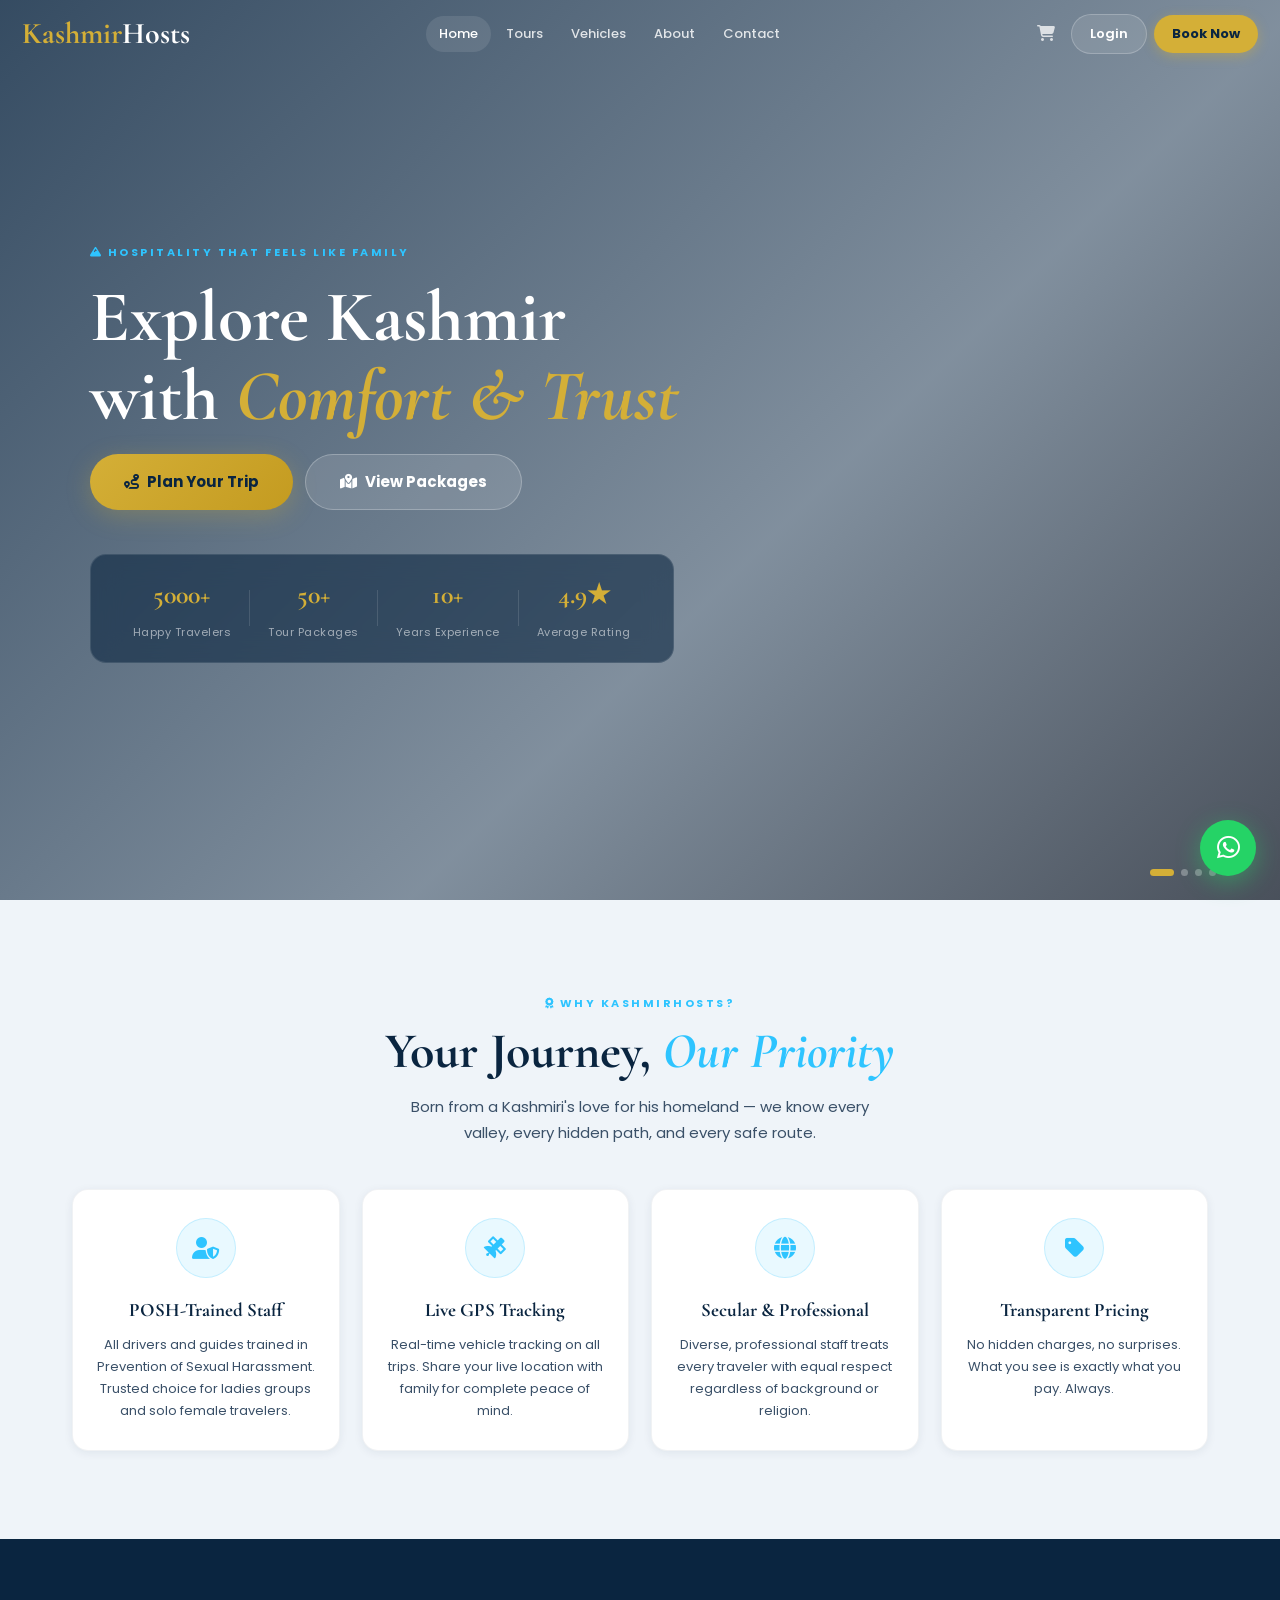
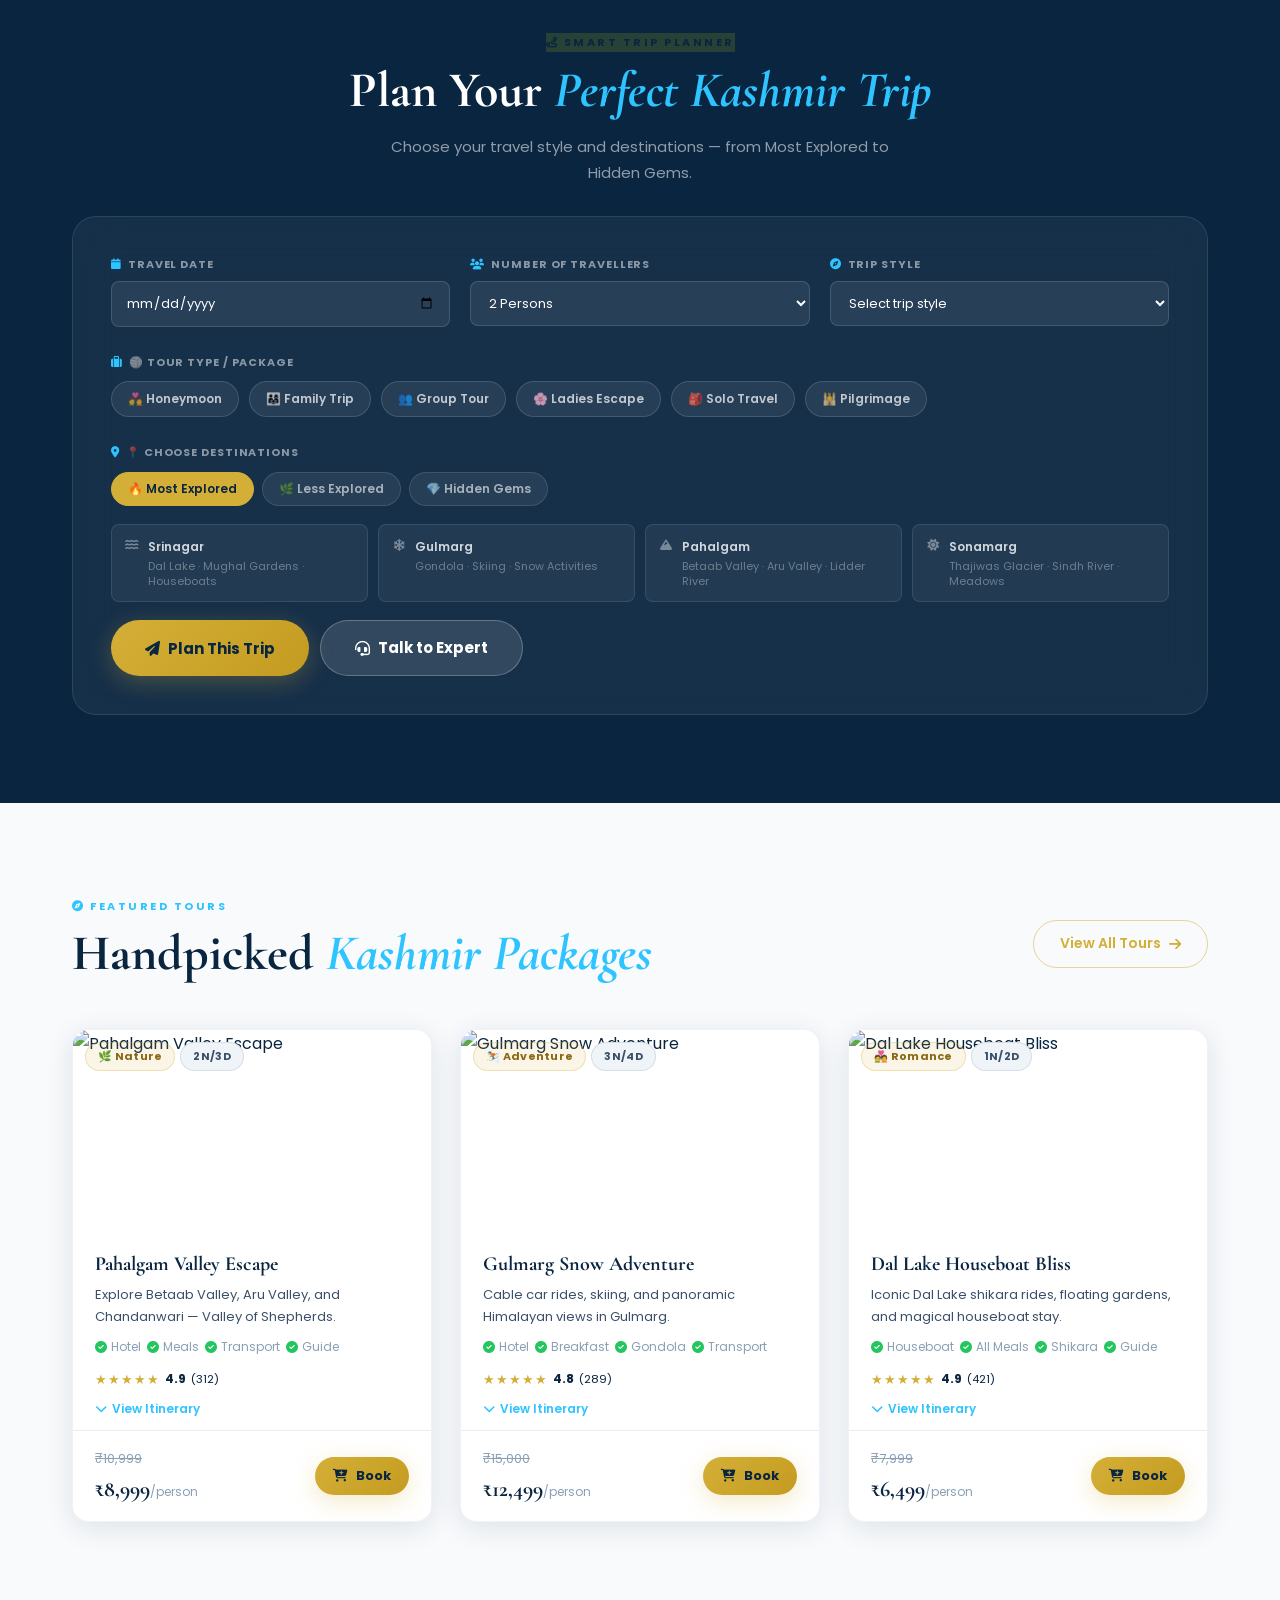
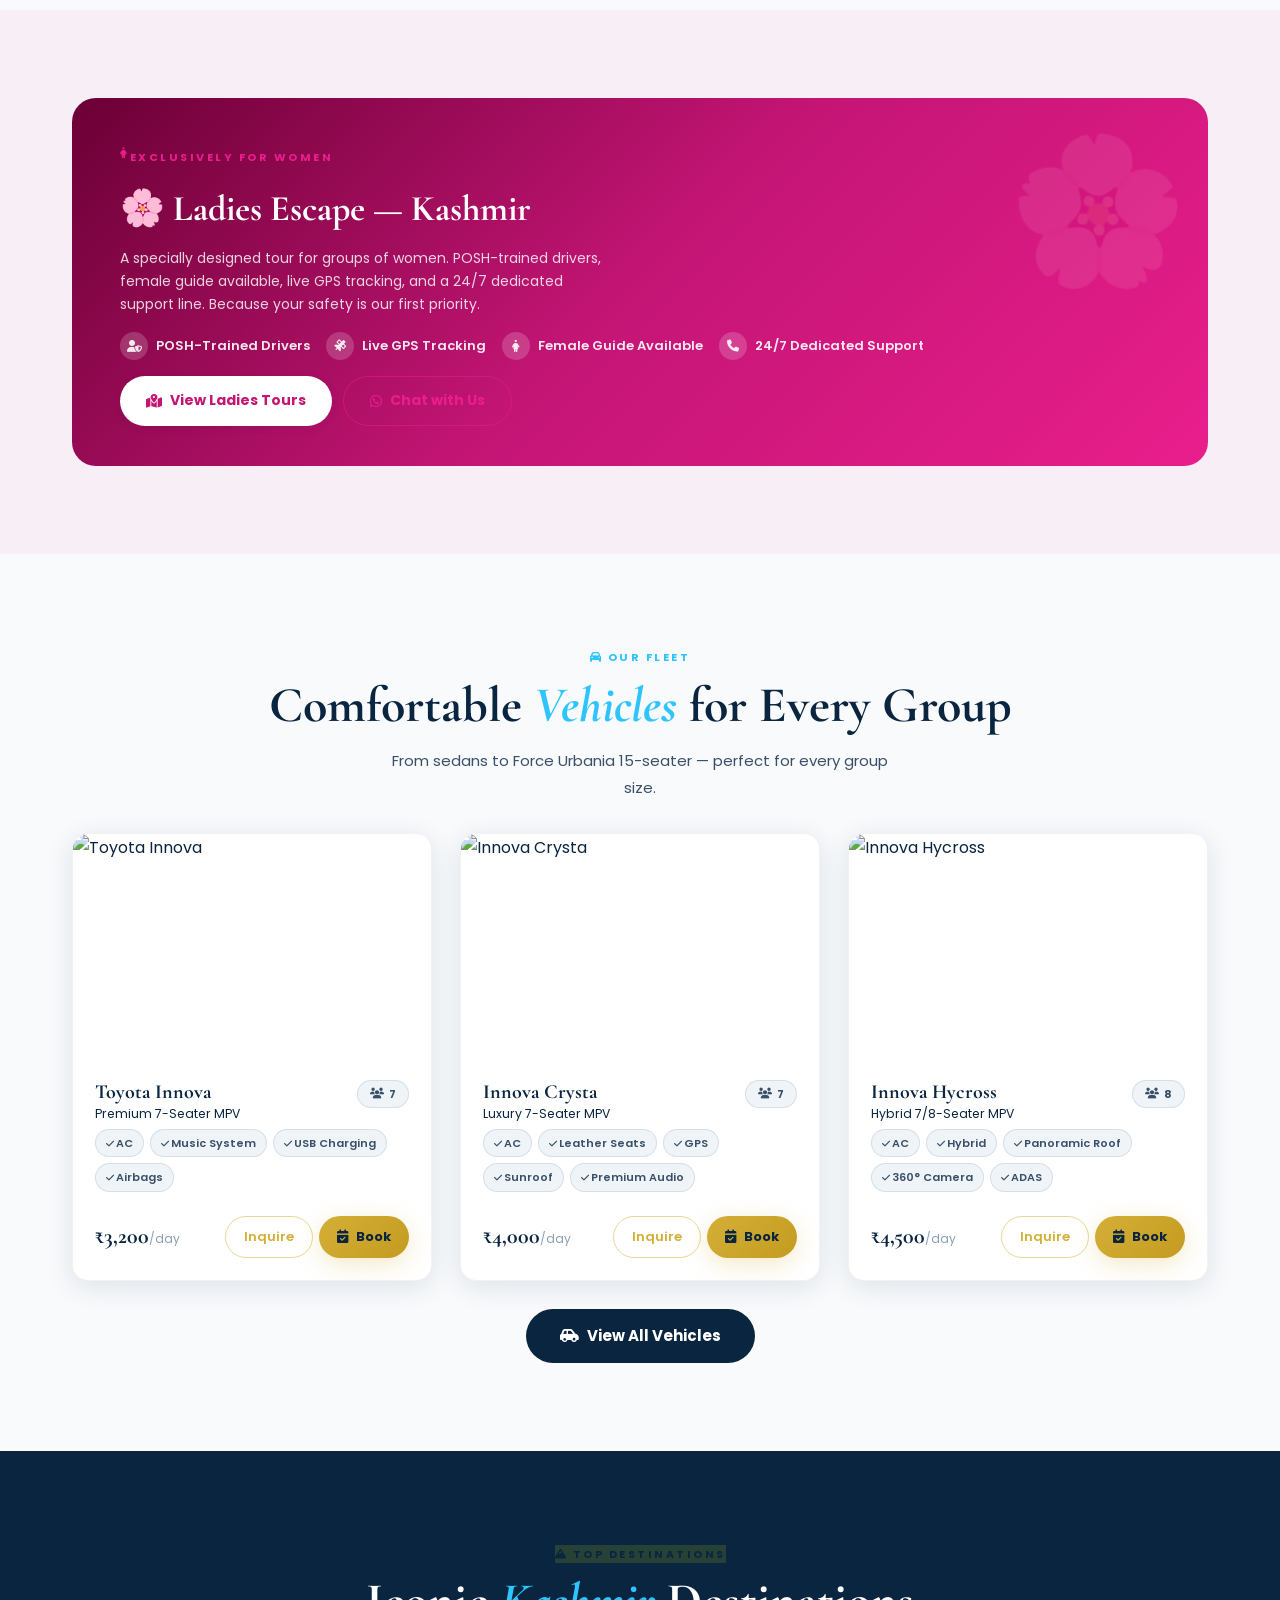
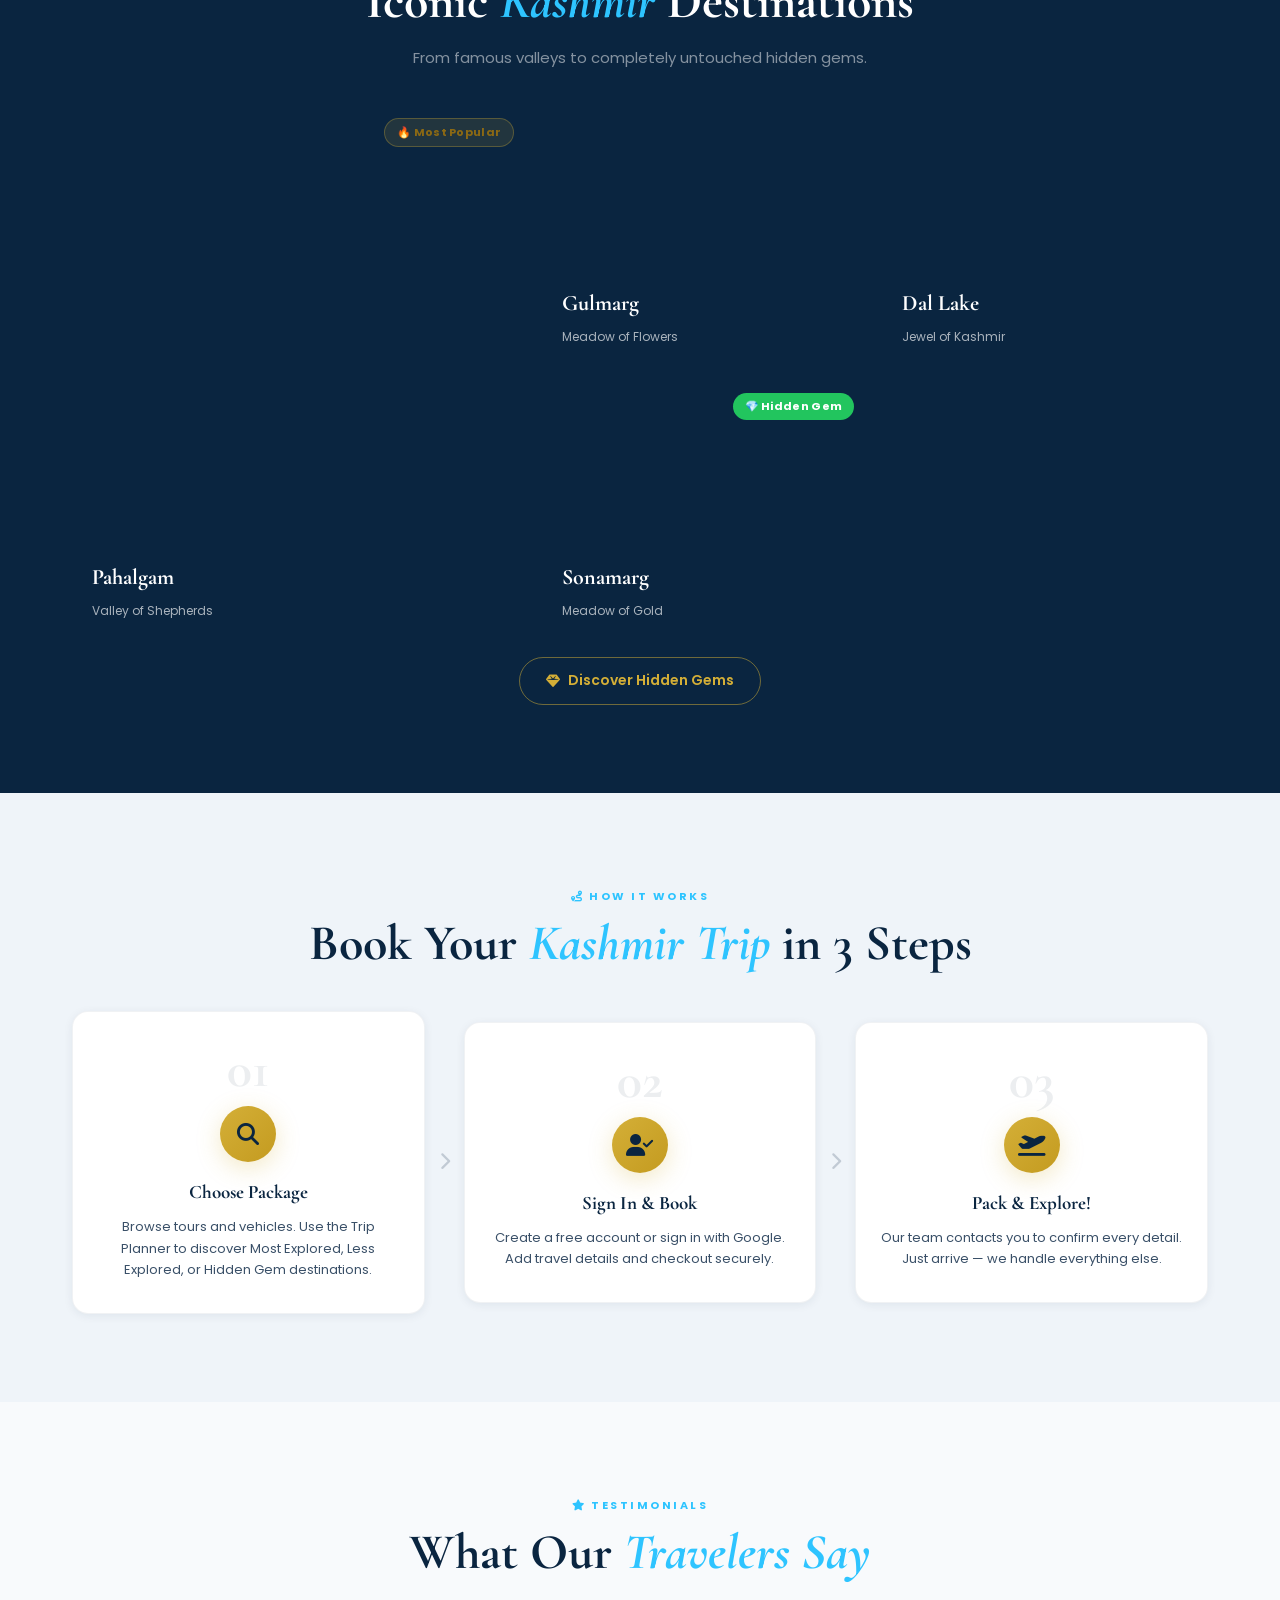
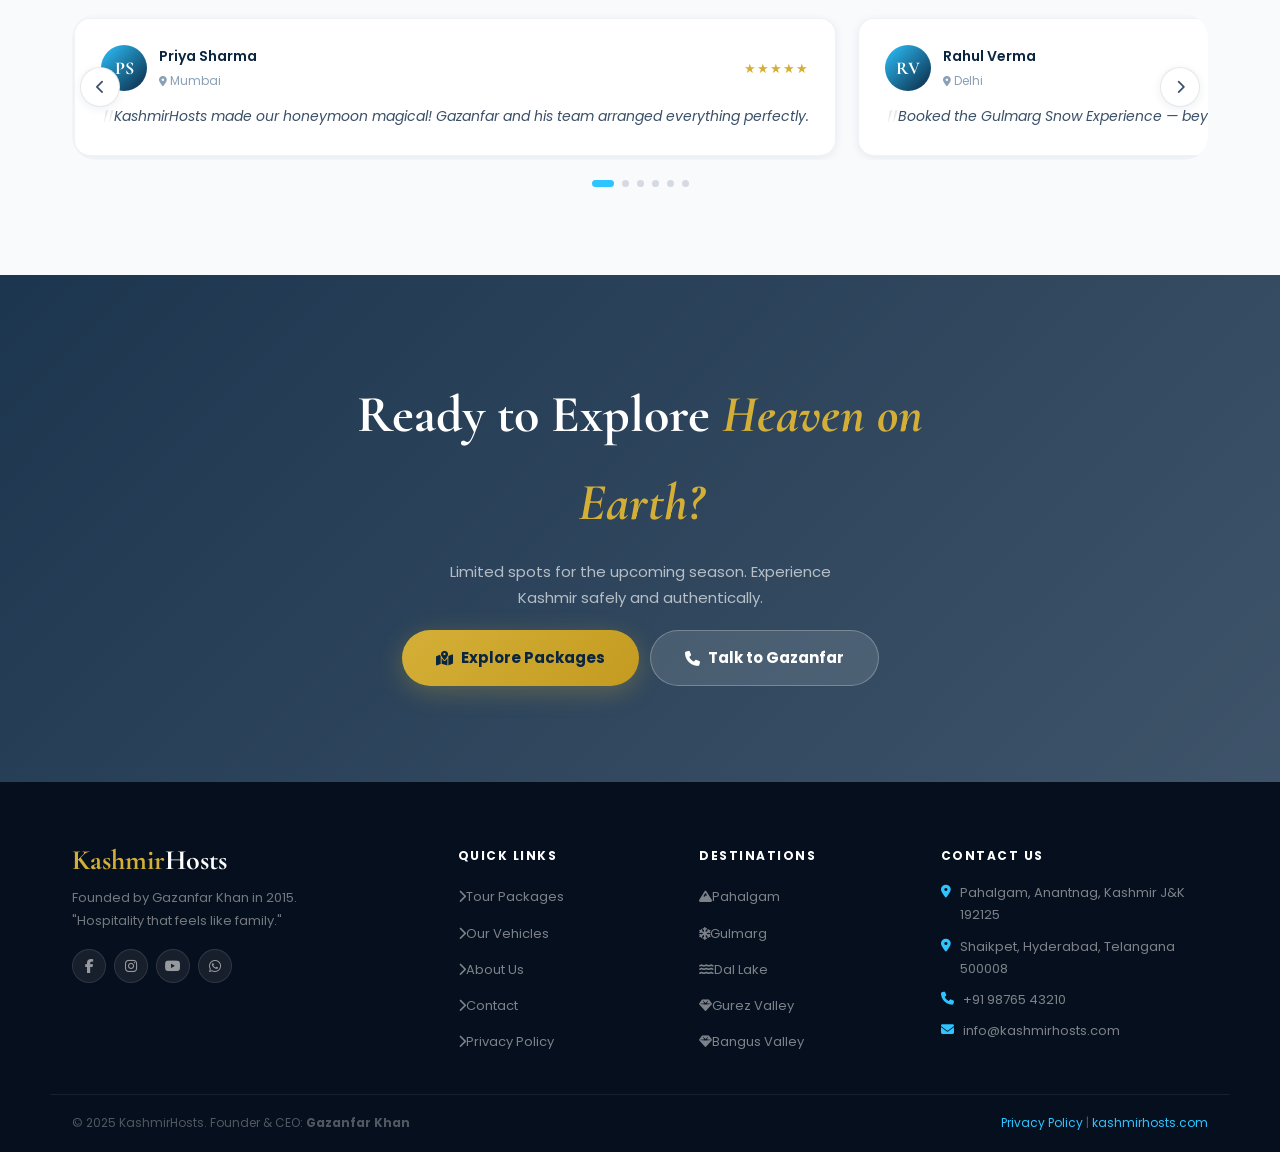
==== commit 821cdaf3: "Remove search bar from index.html Removed the search bar section from the index.html file." ====
--- a/index.html
+++ b/index.html
@@ -55,31 +55,6 @@
   </div>
   <div id="h-dots" style="position:absolute;bottom:24px;right:5%;z-index:2;display:flex;gap:7px"></div>
 </section>
-
-<!-- SEARCH BAR -->
-<div class="search-wrap">
-  <div class="search-box">
-    <div class="s-tabs">
-      <button class="stab on" data-tab="tour">&#127956;&#65039; Tour Package</button>
-      <button class="stab" data-tab="vehicle">&#128663; Vehicle Rental</button>
-    </div>
-    <div class="s-fields" id="sf-tour" style="display:grid">
-      <div class="sf"><label><i class="fas fa-map-marker-alt"></i> Destination</label>
-        <select class="fc"><option>Select Destination</option><option>Srinagar</option><option>Pahalgam</option><option>Gulmarg</option><option>Sonamarg</option><option>Gurez Valley</option><option>Bangus Valley</option><option>Warwan Valley</option><option>Leh-Ladakh</option></select></div>
-      <div class="sf"><label><i class="fas fa-calendar"></i> Travel Date</label><input type="date" class="fc"/></div>
-      <div class="sf"><label><i class="fas fa-users"></i> Travellers</label>
-        <select class="fc"><option>1 Person</option><option selected>2 Persons</option><option>3-4 Persons</option><option>5-6 Persons</option><option>7+ Persons</option></select></div>
-      <button class="btn btn-y" onclick="location.href='tours.html'"><i class="fas fa-search"></i> Search Tours</button>
-    </div>
-    <div class="s-fields" id="sf-car" style="display:none">
-      <div class="sf"><label><i class="fas fa-car"></i> Vehicle</label>
-        <select class="fc"><option>Select Vehicle</option><option>Force Urbania (15 Seater)</option><option>Innova Hycross (7/8 Seater)</option><option>Innova Crysta (7 Seater)</option><option>Innova (7 Seater)</option><option>Maruti Eeco (6 Seater)</option><option>Honda Amaze (4 Seater)</option><option>Toyota Etios (4 Seater)</option></select></div>
-      <div class="sf"><label><i class="fas fa-calendar"></i> Pickup Date</label><input type="date" class="fc"/></div>
-      <div class="sf"><label><i class="fas fa-calendar-check"></i> Return Date</label><input type="date" class="fc"/></div>
-      <button class="btn btn-y" onclick="location.href='cars.html'"><i class="fas fa-search"></i> Check Availability</button>
-    </div>
-  </div>
-</div>
 
 <!-- WHY CHOOSE US -->
 <section class="sec bg-g1"><div class="con">
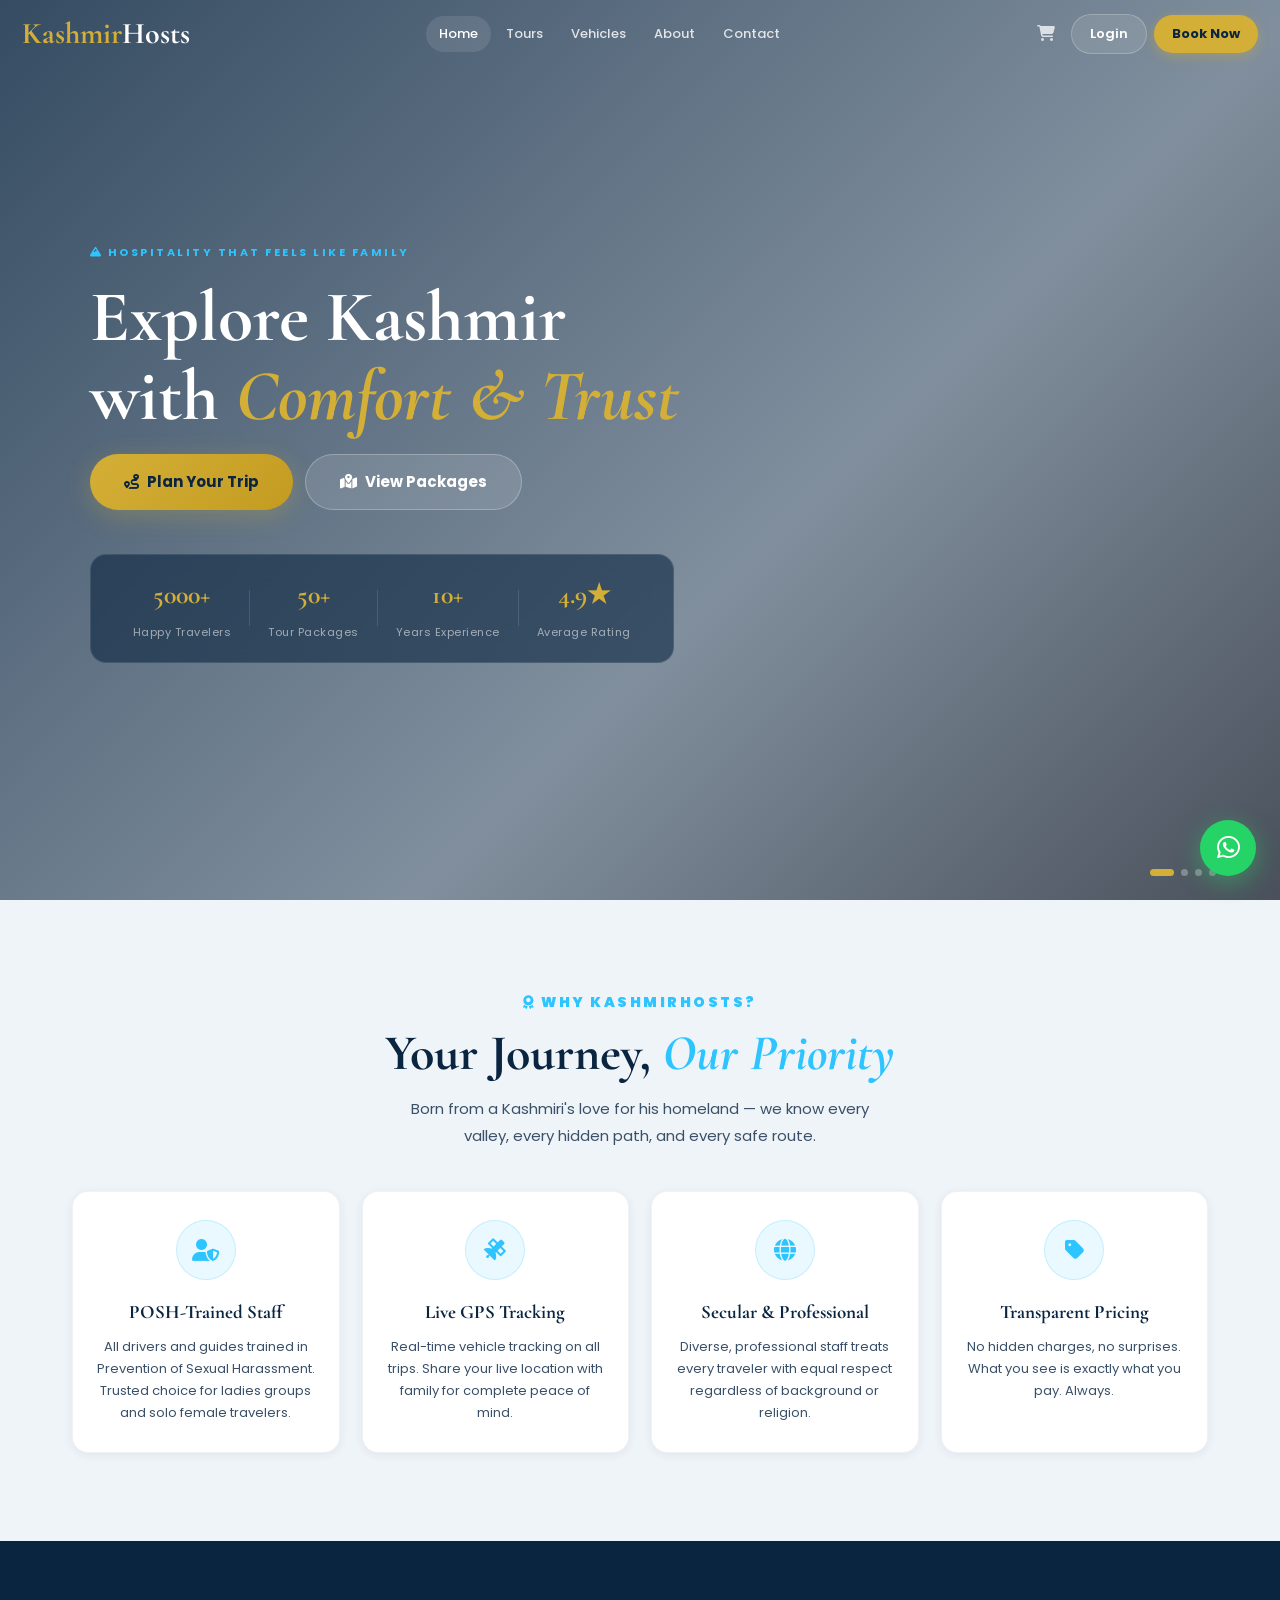
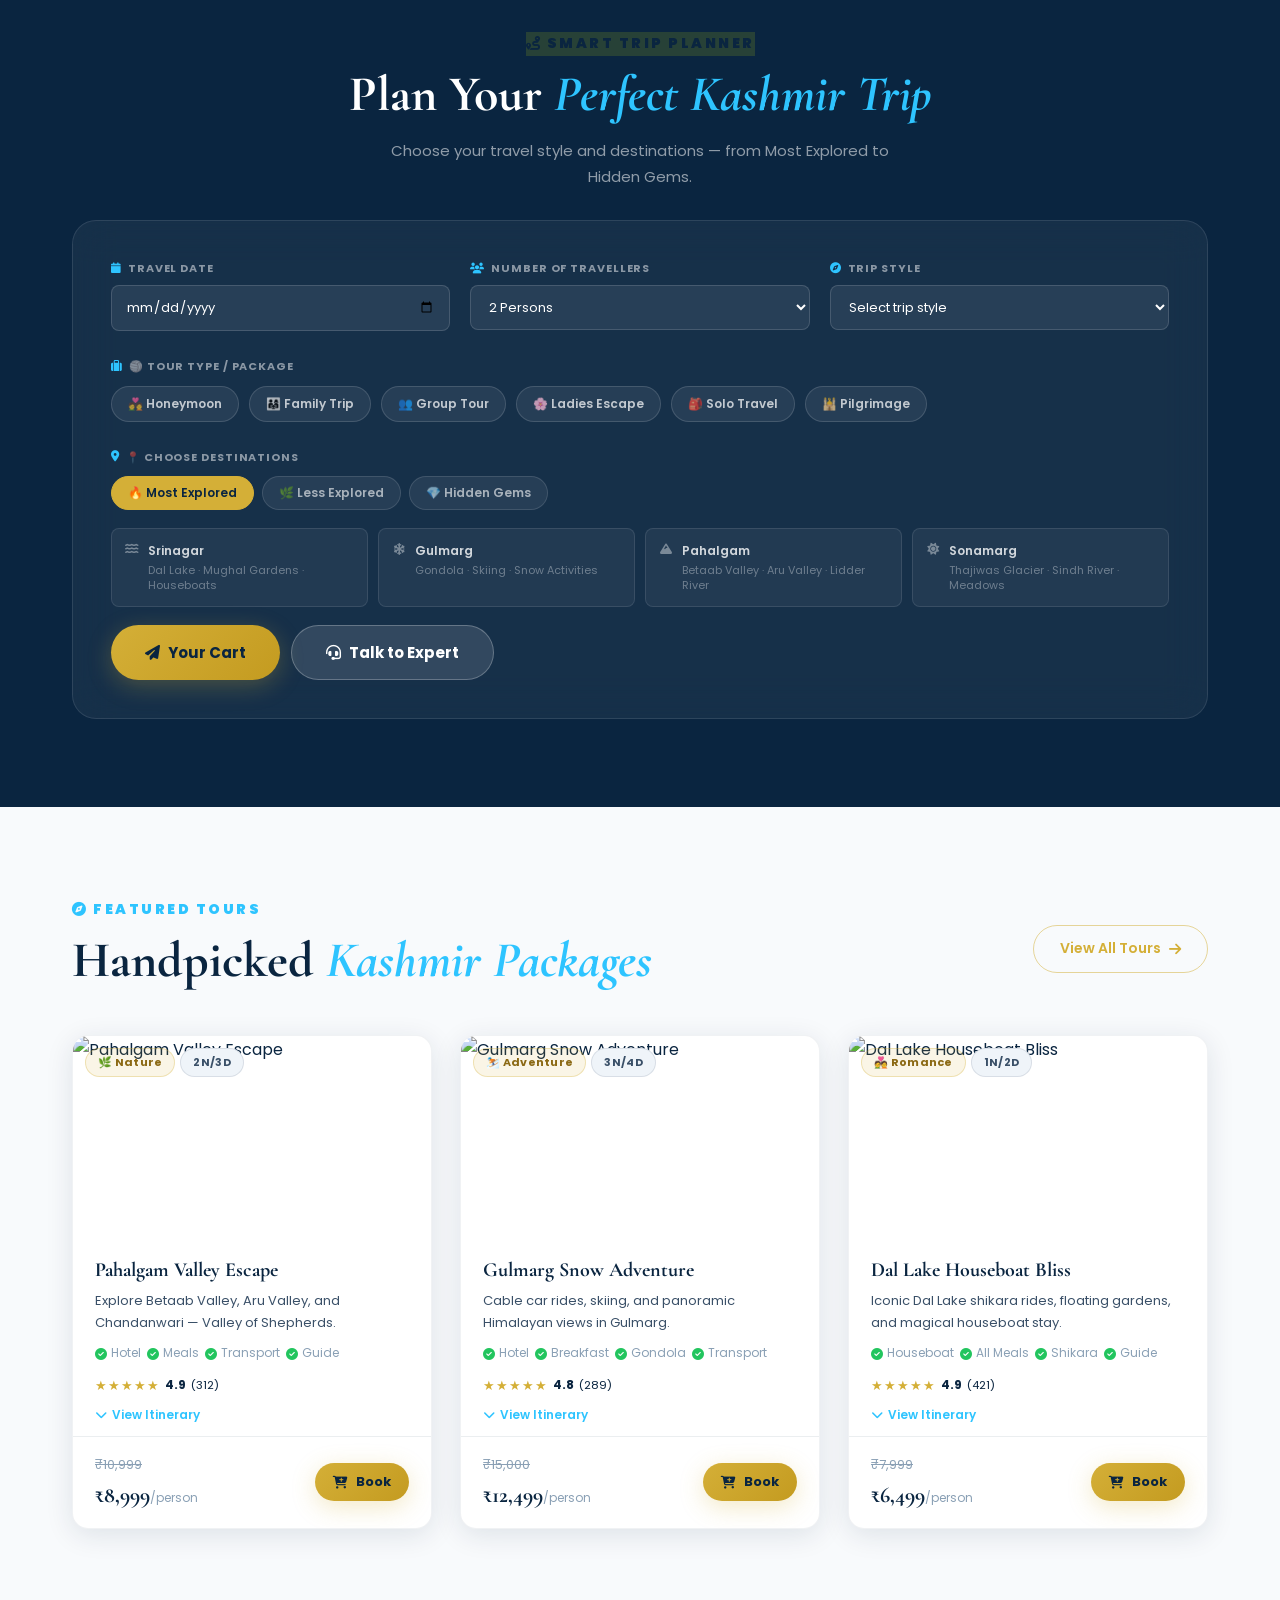
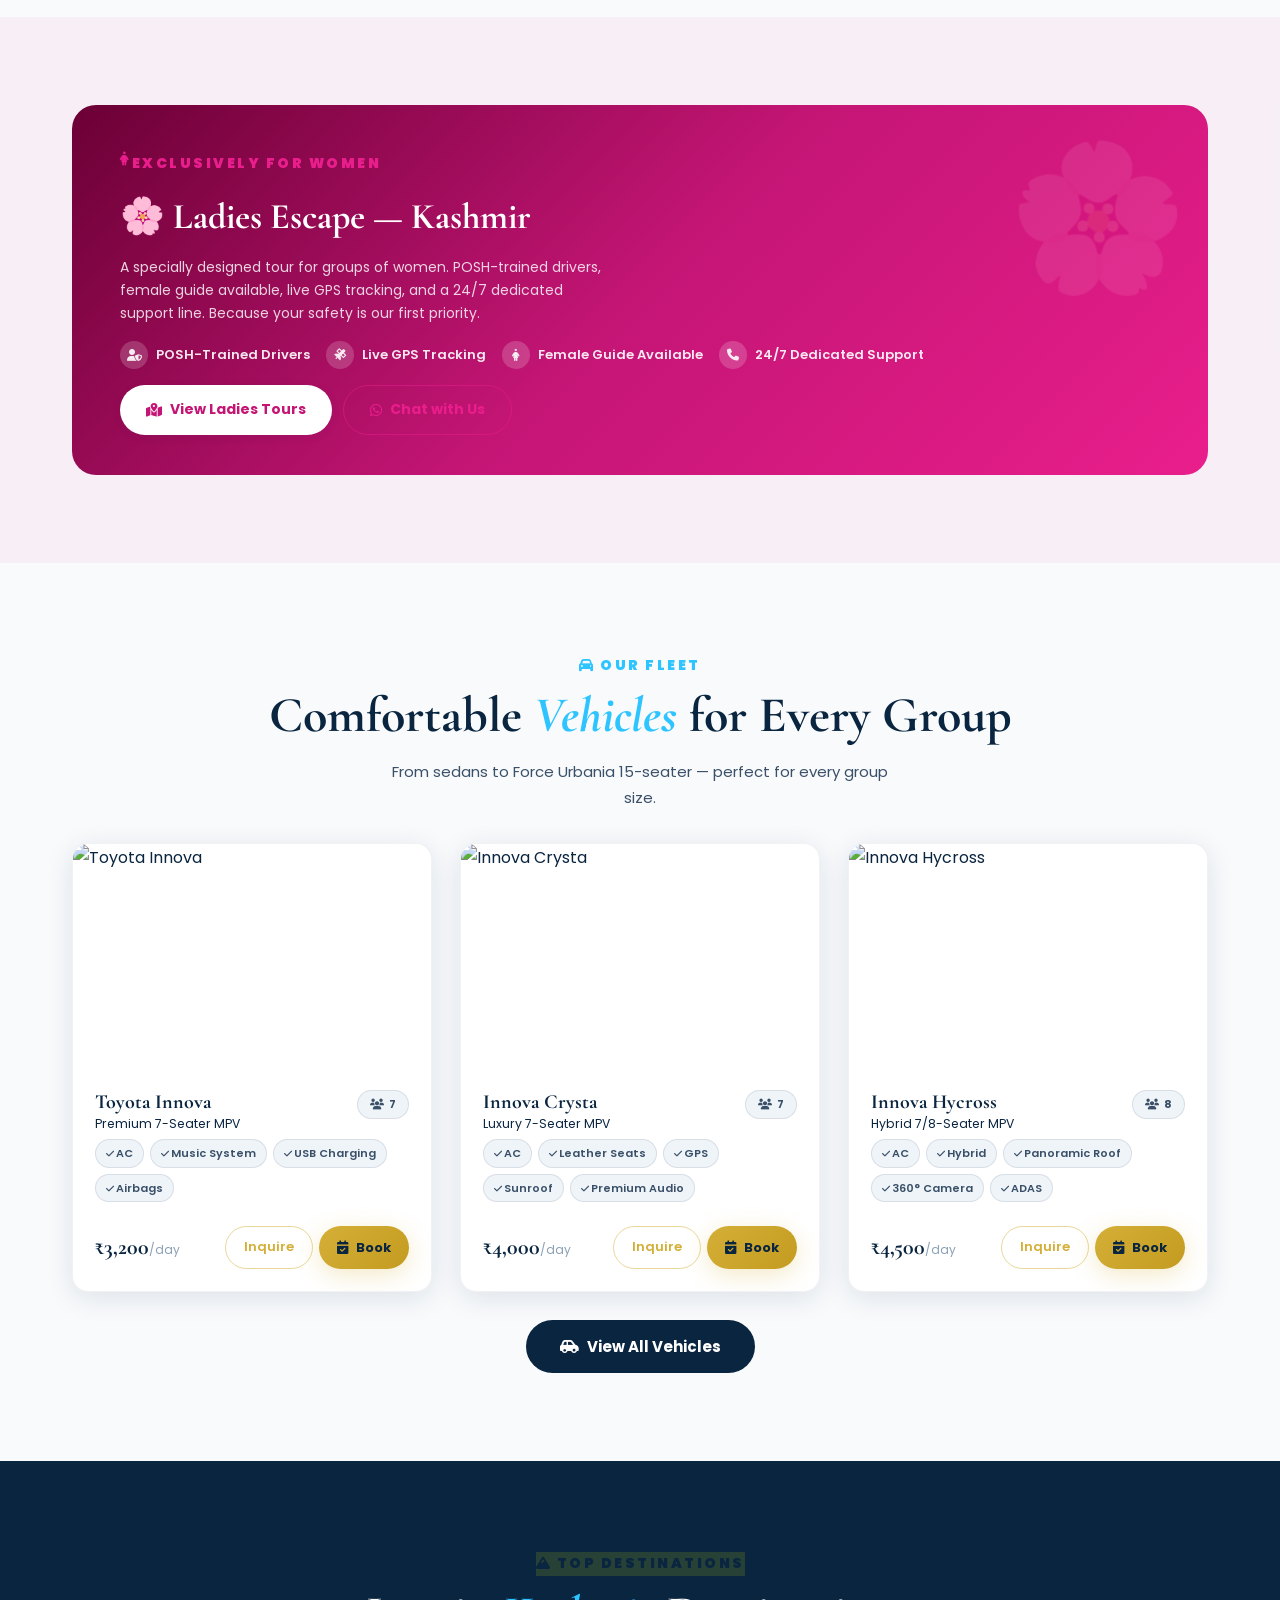
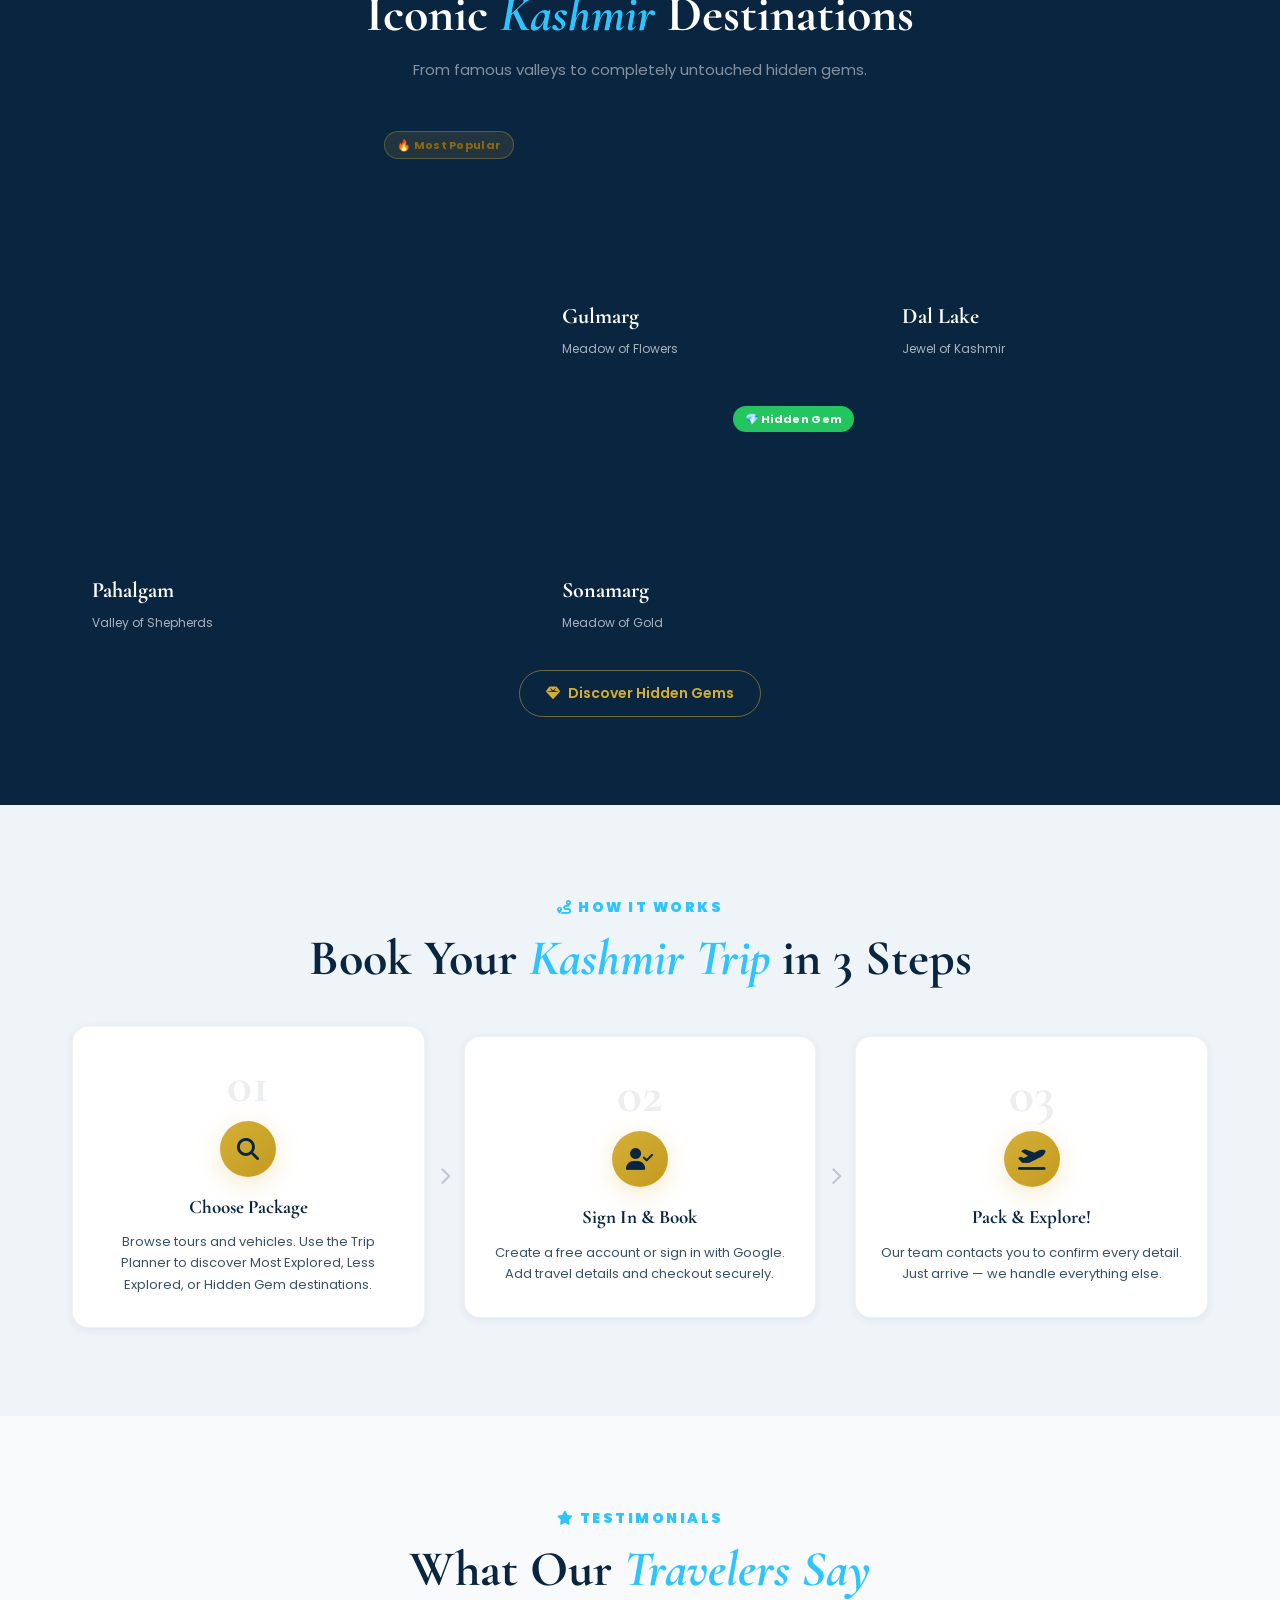
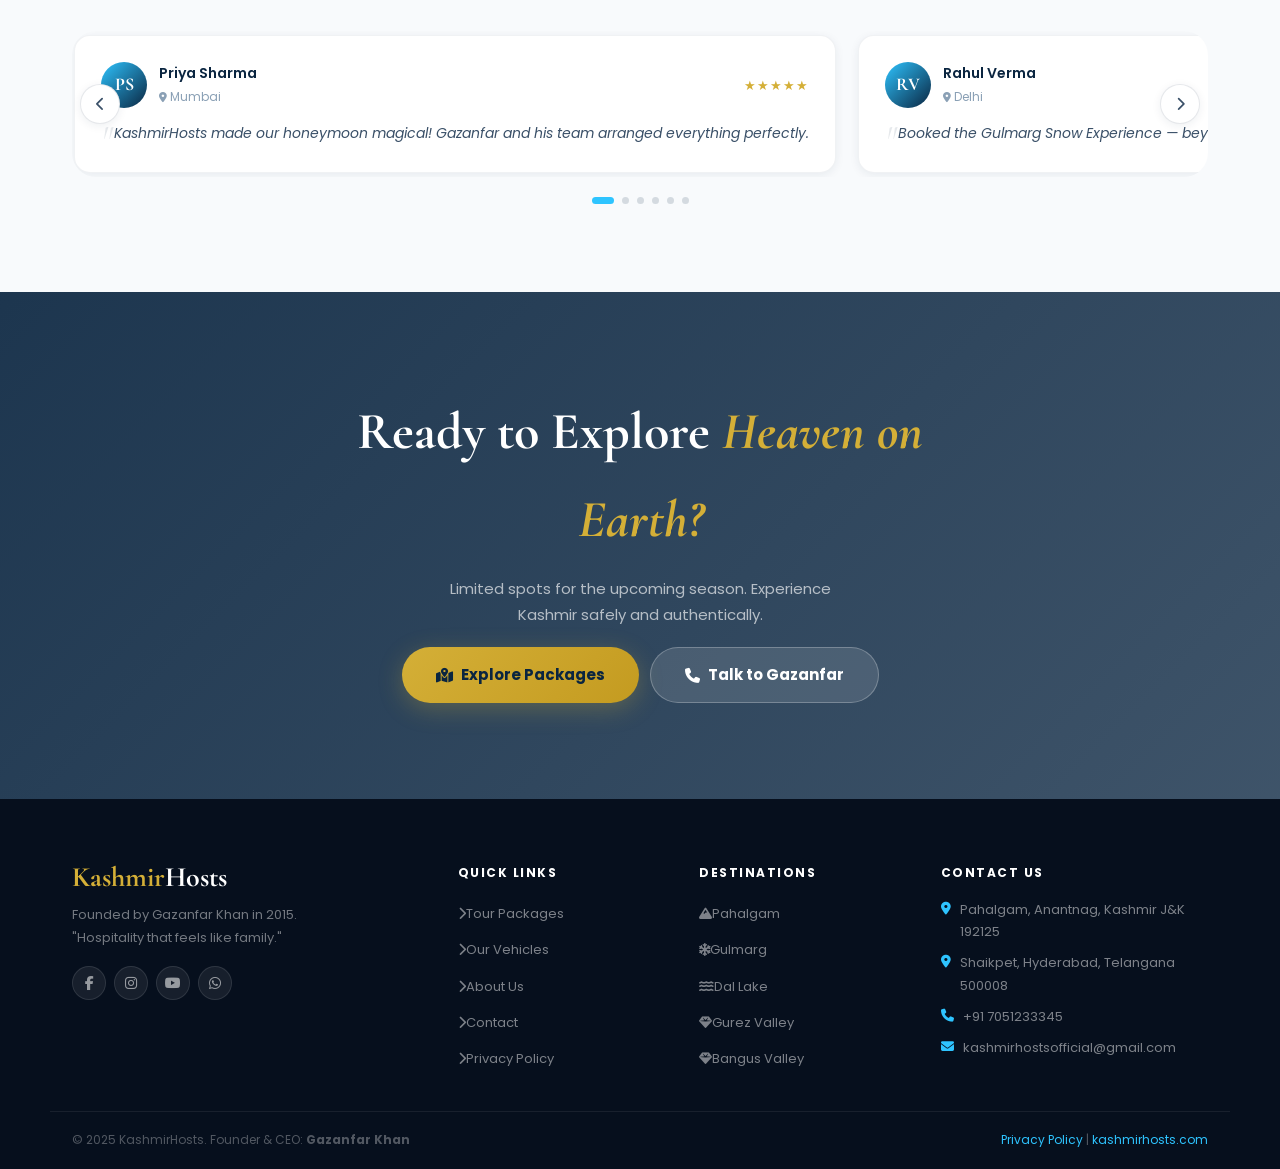
==== commit 82ad89bd: "Update index.html" ====
--- a/index.html
+++ b/index.html
@@ -103,7 +103,7 @@
     </div>
     <div class="plan-summary" id="plan-summary"><h4>&#128506;&#65039; Your Trip Summary</h4><div class="plan-tags" id="plan-tags"></div></div>
     <div style="display:flex;gap:11px;flex-wrap:wrap;margin-top:18px">
-      <button class="btn btn-y btn-lg" onclick="planNow()"><i class="fas fa-paper-plane"></i> Plan This Trip</button>
+      <button class="btn btn-y btn-lg" onclick="planNow()"><i class="fas fa-paper-plane"></i> Your Cart </button>
       <a href="contact.html" class="btn btn-ow btn-lg"><i class="fas fa-headset"></i> Talk to Expert</a>
     </div>
   </div>
@@ -212,7 +212,7 @@
   <div class="ft">
     <div class="ft-brand"><a href="index.html" class="nav-logo">Kashmir<b>Hosts</b></a>
       <p>Founded by Gazanfar Khan in 2015. "Hospitality that feels like family."</p>
-      <div class="ft-soc"><a href="#" class="sb"><i class="fab fa-facebook-f"></i></a><a href="#" class="sb"><i class="fab fa-instagram"></i></a><a href="#" class="sb"><i class="fab fa-youtube"></i></a><a href="https://wa.me/919876543210" class="sb"><i class="fab fa-whatsapp"></i></a></div></div>
+      <div class="ft-soc"><a href="https://www.facebook.com/share/1E3NBWFMzv/" class="sb"><i class="fab fa-facebook-f"></i></a><a href="https://www.instagram.com/kashmirhostsofficial?igsh=ZTJhY2M5YjM5c3Fn" class="sb"><i class="fab fa-instagram"></i></a><a href="#" class="sb"><i class="fab fa-youtube"></i></a><a href="https://wa.me/917051233345" class="sb"><i class="fab fa-whatsapp"></i></a></div></div>
     <div class="ft-col"><h4>Quick Links</h4><ul class="ft-links">
       <li><a href="tours.html"><i class="fas fa-chevron-right"></i>Tour Packages</a></li>
       <li><a href="cars.html"><i class="fas fa-chevron-right"></i>Our Vehicles</a></li>
@@ -230,8 +230,8 @@
     <div class="ft-col"><h4>Contact Us</h4>
       <div class="ft-ci"><i class="fas fa-map-marker-alt"></i><span>Pahalgam, Anantnag, Kashmir J&amp;K 192125</span></div>
       <div class="ft-ci"><i class="fas fa-map-marker-alt"></i><span>Shaikpet, Hyderabad, Telangana 500008</span></div>
-      <div class="ft-ci"><i class="fas fa-phone"></i><span>+91 98765 43210</span></div>
-      <div class="ft-ci"><i class="fas fa-envelope"></i><span>info@kashmirhosts.com</span></div>
+      <div class="ft-ci"><i class="fas fa-phone"></i><span>+91 7051233345</span></div>
+      <div class="ft-ci"><i class="fas fa-envelope"></i><span>kashmirhostsofficial@gmail.com</span></div>
     </div>
   </div>
   <div class="fb">
@@ -239,7 +239,7 @@
     <span><a href="privacy.html">Privacy Policy</a> | <a href="https://kashmirhosts.com">kashmirhosts.com</a></span>
   </div>
 </footer>
-<a href="https://wa.me/919876543210" class="wa-float" target="_blank" title="WhatsApp"><i class="fab fa-whatsapp"></i></a>
+<a href="https://wa.me/917051233345" class="wa-float" target="_blank" title="WhatsApp"><i class="fab fa-whatsapp"></i></a>
 <div id="toasts"></div>
   <script src="https://www.gstatic.com/firebasejs/10.12.2/firebase-app-compat.js"></script>
   <script src="https://www.gstatic.com/firebasejs/10.12.2/firebase-auth-compat.js"></script>
--- a/css/main.css
+++ b/css/main.css
@@ -156,7 +156,7 @@
 .divider { height: 1px; background: rgba(10,37,64,.1); margin: 14px 0; }
 
 /* SECTION HEADERS */
-.stag { display: inline-block; font-size: 11px; font-weight: 700; letter-spacing: 2.5px; text-transform: uppercase; color: var(--sky); margin-bottom: 10px; }
+.stag { display: inline-block; font-size: 14px; font-weight: 900; letter-spacing: 2.5px; text-transform: uppercase; color: var(--sky); margin-bottom: 10px; }
 .stag-pk { color: var(--pk) !important; }
 .stag-gold { color: var(--gold) !important; }
 .sh2 { font-family: 'Cormorant Garamond', serif; font-size: clamp(28px,4.5vw,50px); font-weight: 700; color: var(--text); line-height: 1.15; margin-bottom: 14px; }
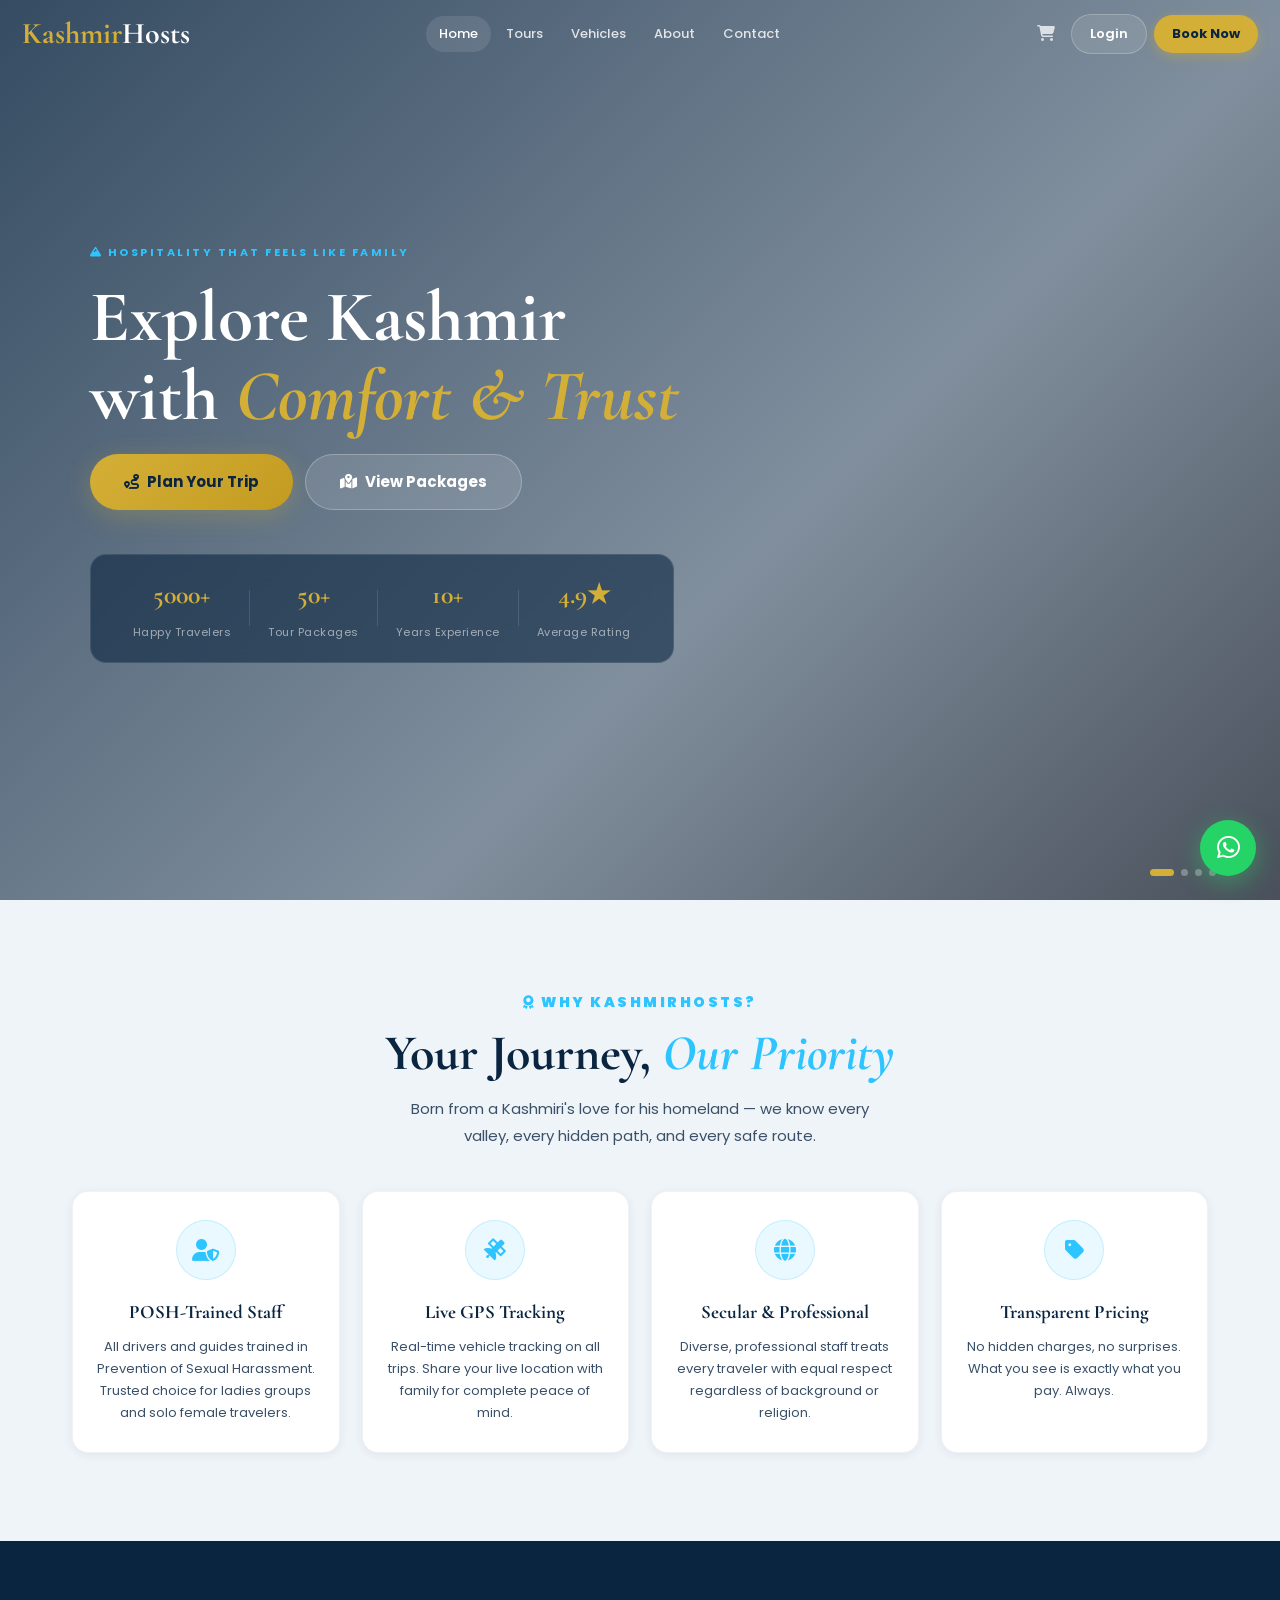
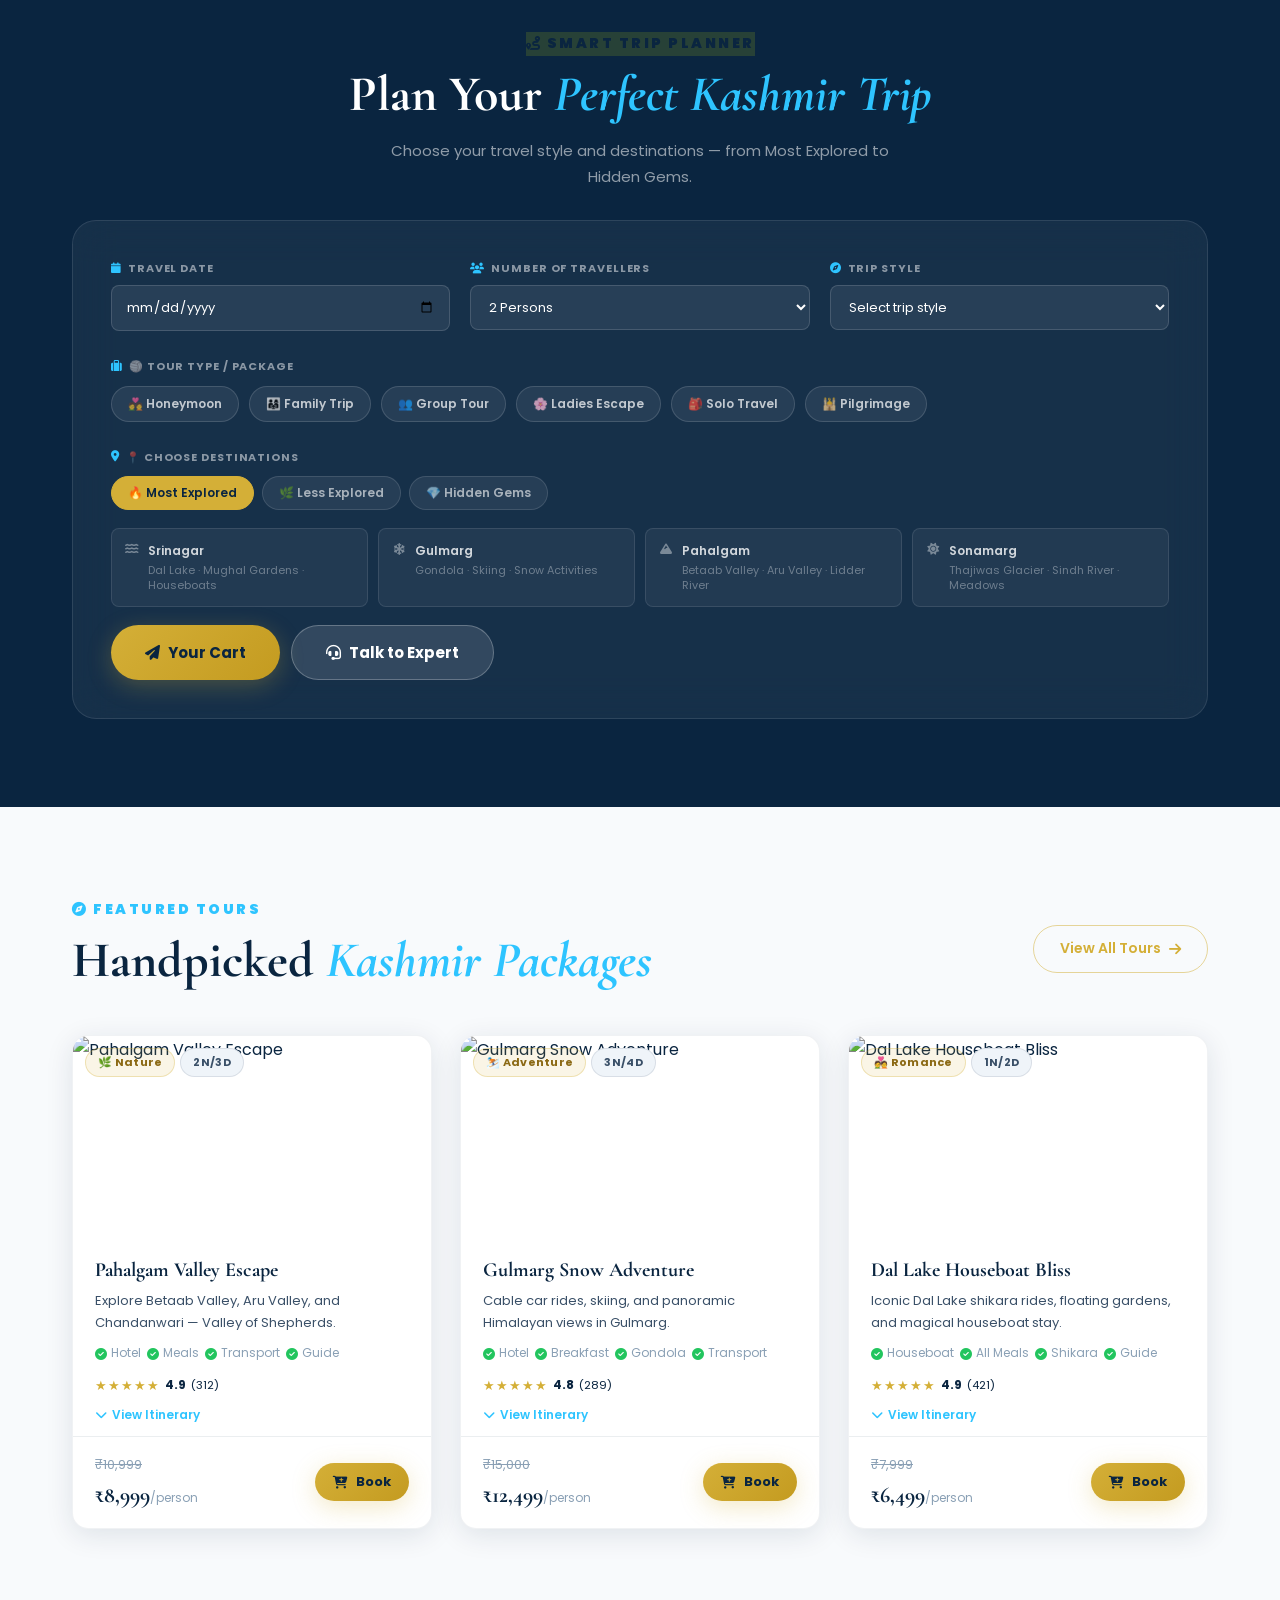
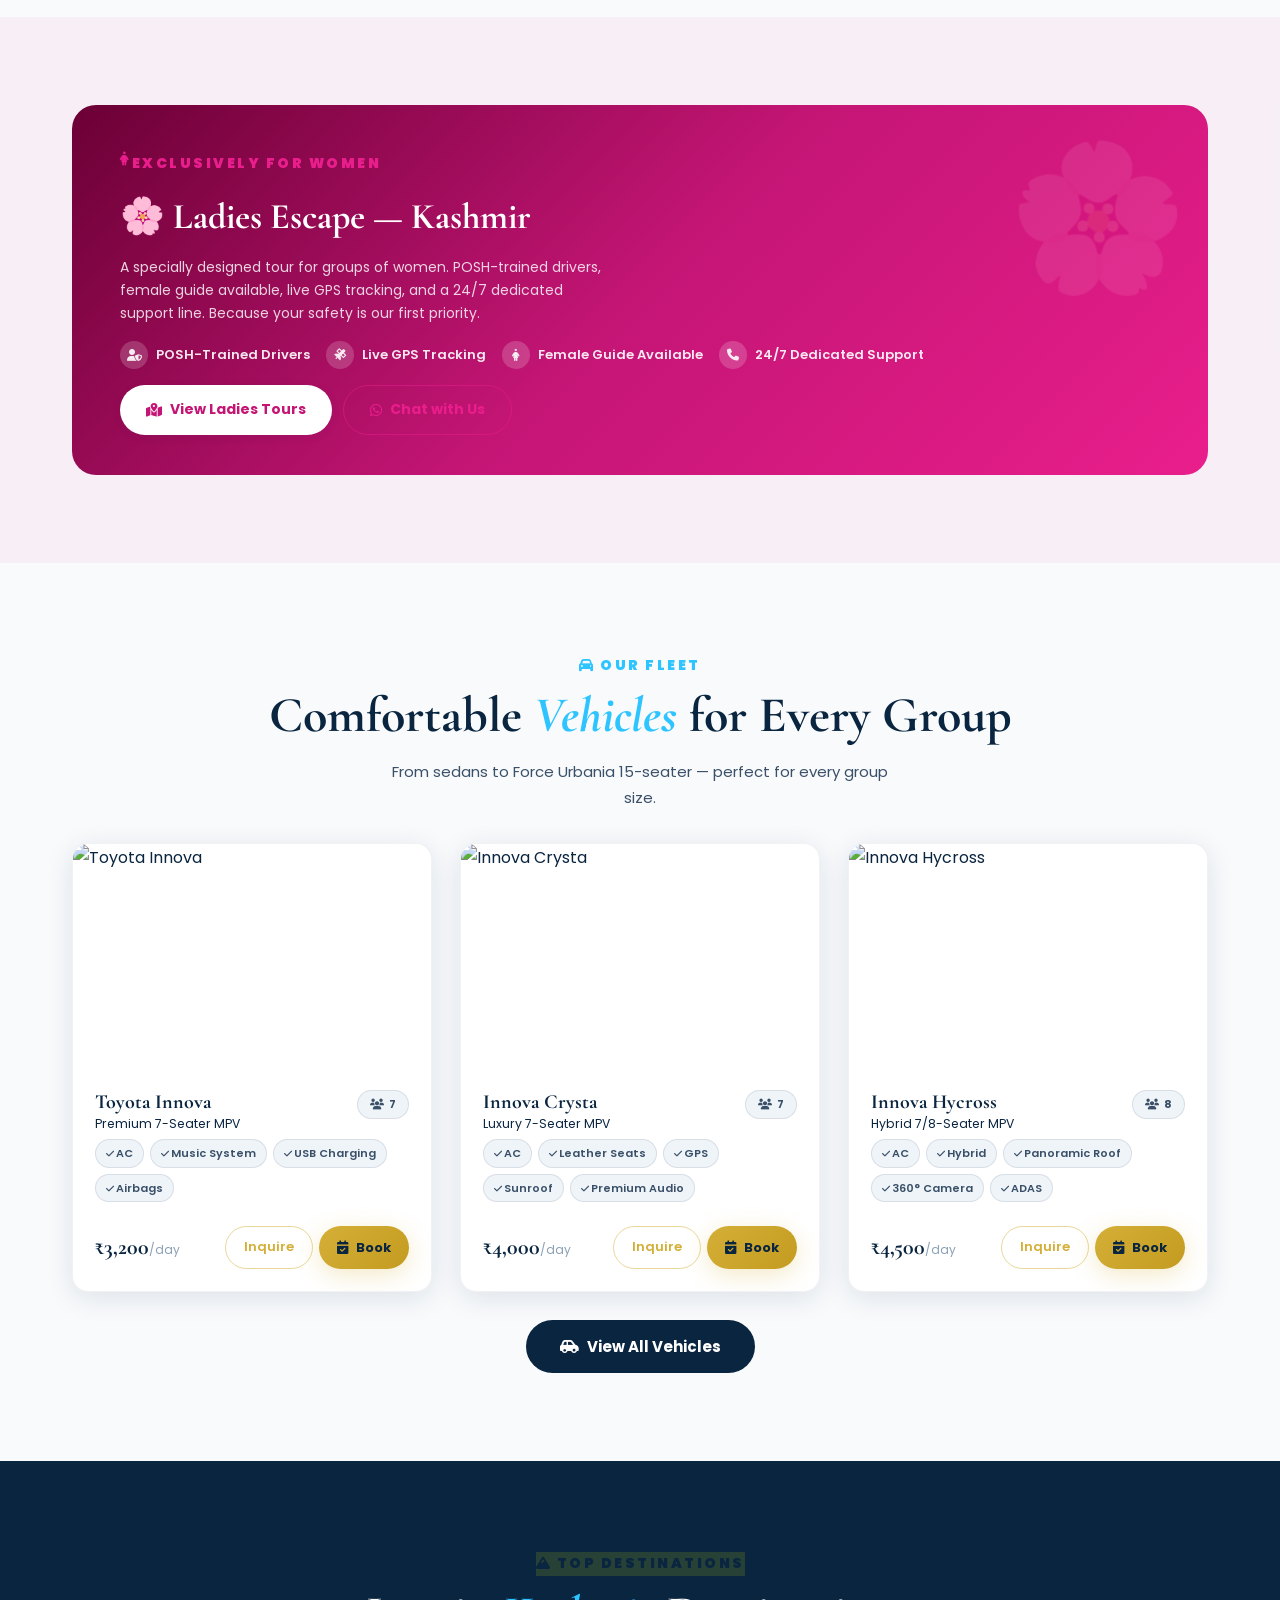
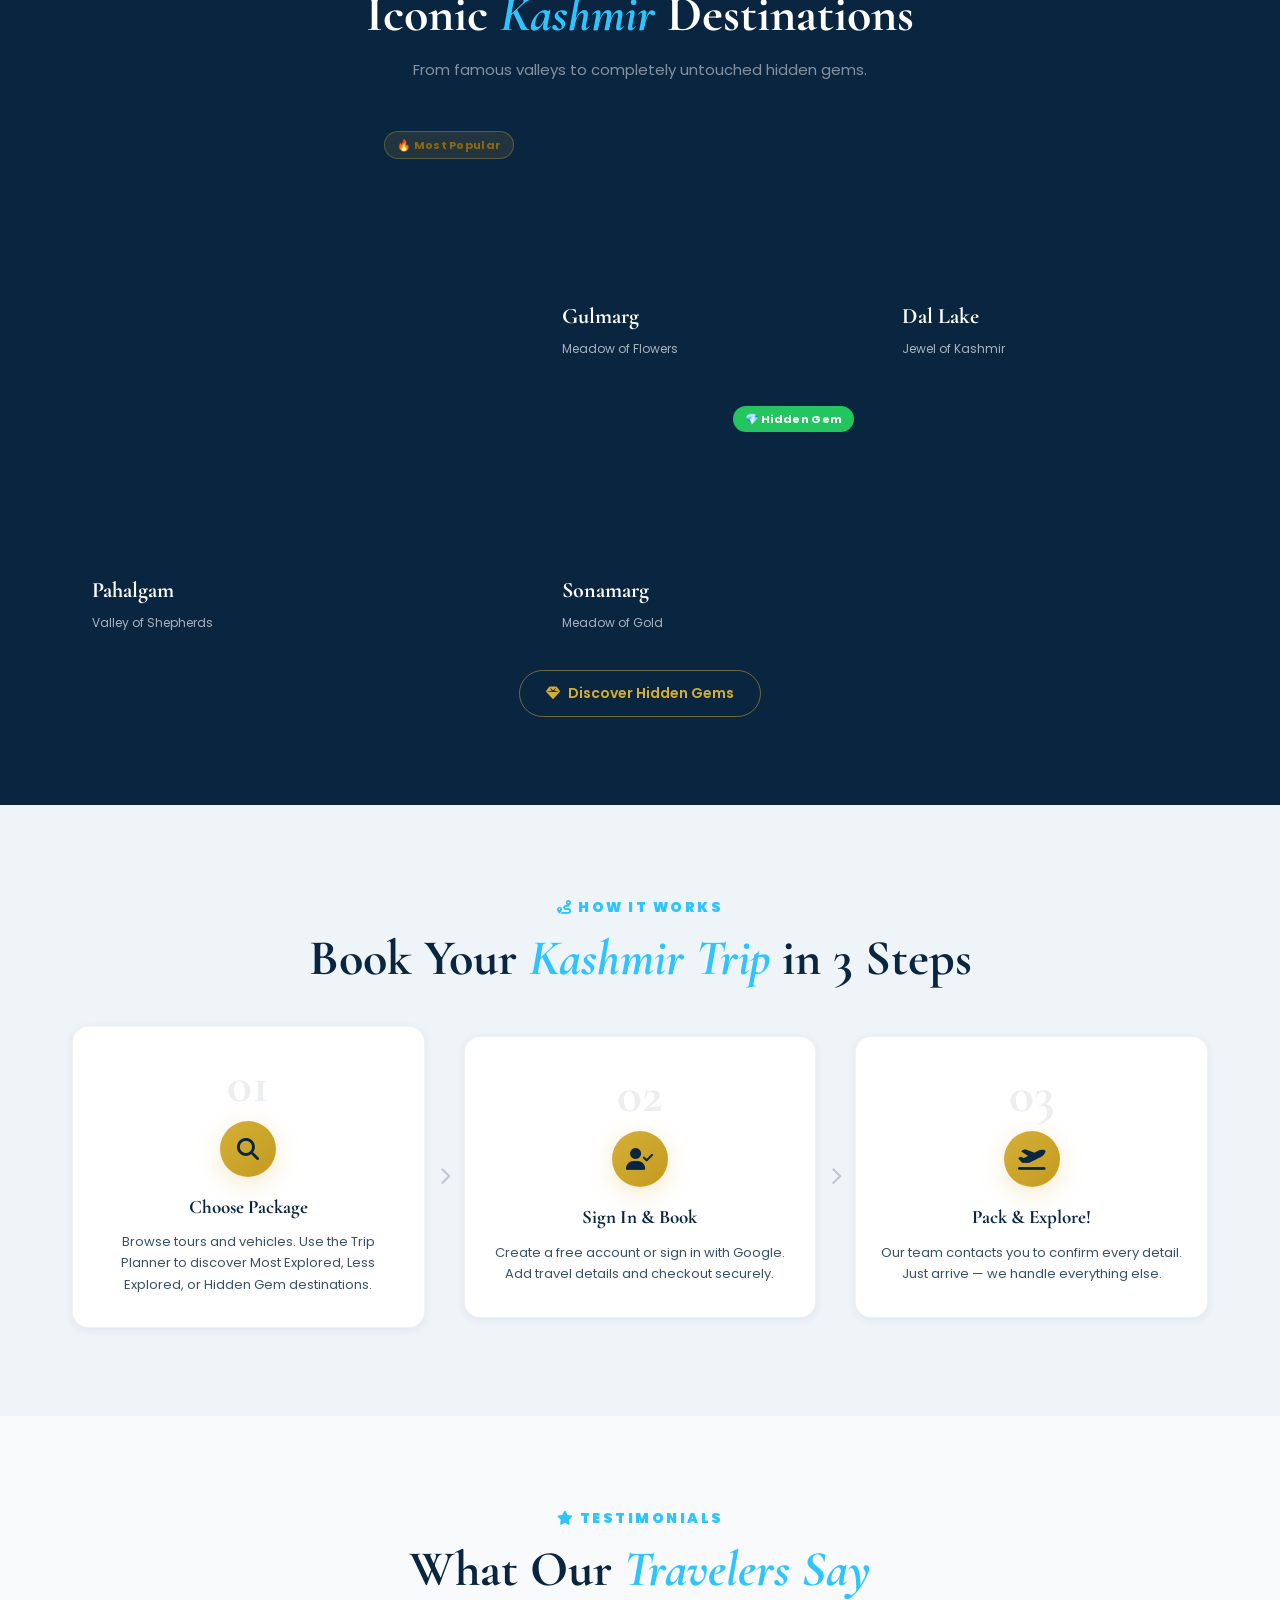
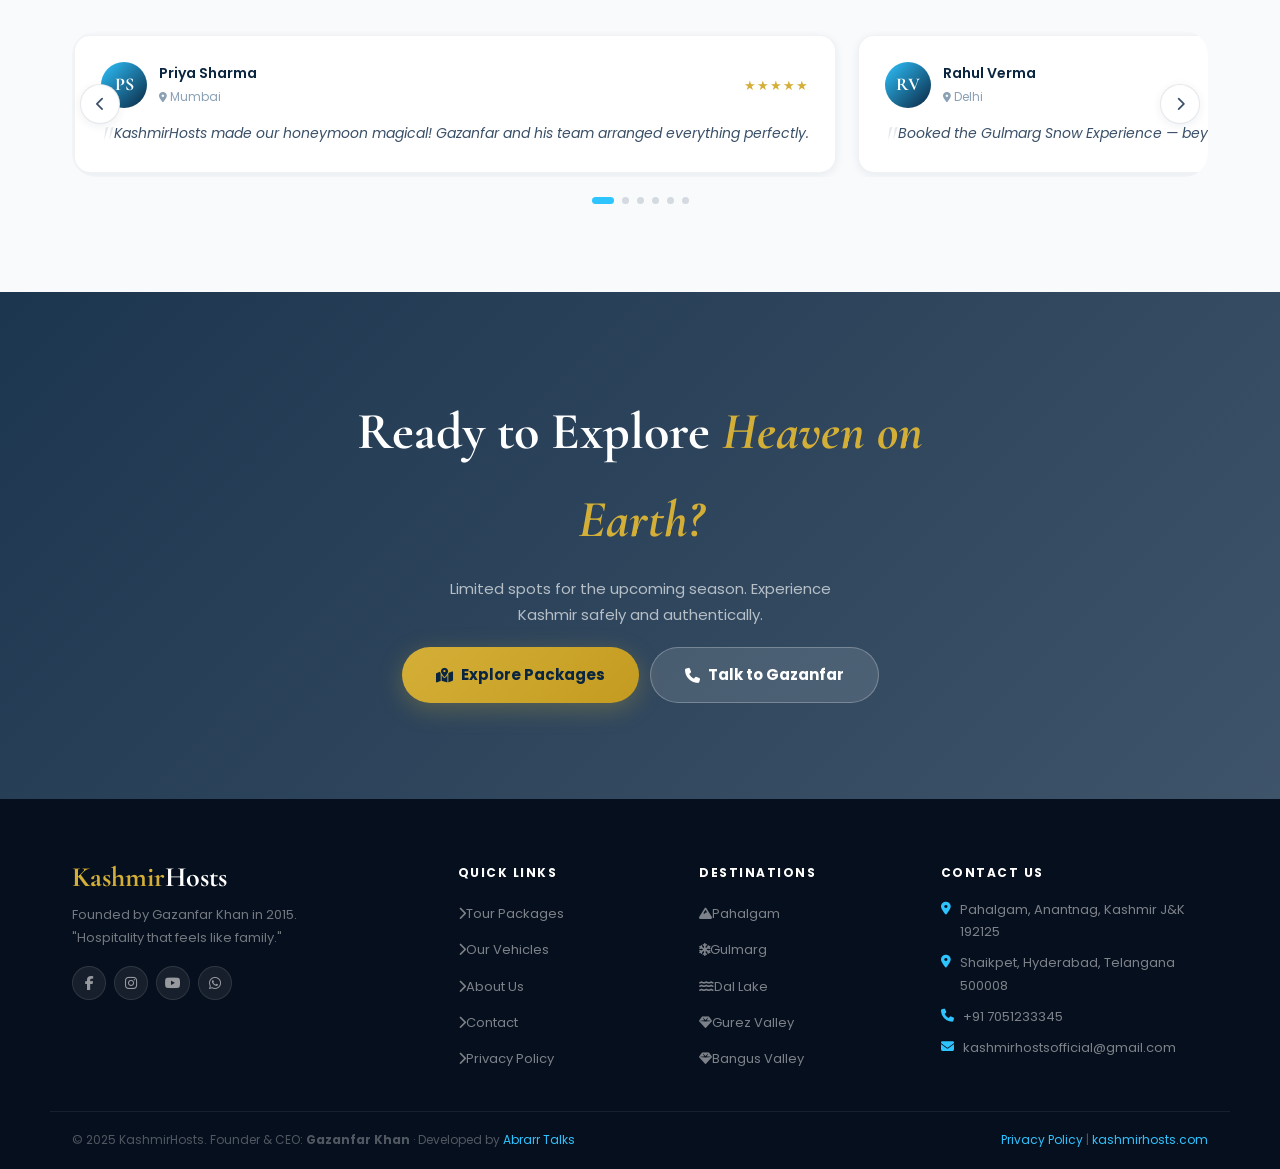
==== commit 4873c0be: "Revise footer content in index.html Updated footer with founder information and developer credit." ====
--- a/index.html
+++ b/index.html
@@ -2,13 +2,70 @@
 <html lang="en">
 <head>
   <meta charset="UTF-8"/>
-  <meta name="viewport" content="width=device-width,initial-scale=1.0"/>
-  <title>KashmirHosts — Explore Kashmir with Comfort & Trust</title>
-  <meta name="description" content="Premium Kashmir tours & vehicles. Ladies Escape, Hidden Gems, Live Tracking. Founded by Gazanfar Khan."/>
-  <link rel="icon" href="data:image/svg+xml,<svg xmlns='http://www.w3.org/2000/svg' viewBox='0 0 100 100'><text y='.9em' font-size='90'>🏔️</text></svg>"/>
+  <meta name="viewport" content="width=device-width, initial-scale=1.0"/>
+  <meta name="google-site-verification" content="cYoeufJPzRW0_gydW42d2CwpXDbBaDj2N-aqp62jhs4" />
+  
+  <!-- PRIMARY SEO -->
+  <title>Kashmir Tour Packages 2025 | Best Travel Agency in Kashmir | KashmirHosts</title>
+  <meta name="description" content="Book premium Kashmir tour packages with KashmirHosts. Explore Gulmarg, Pahalgam, Sonamarg & Dal Lake with trusted drivers, GPS tracking & best prices.">
+  <meta name="keywords" content="Kashmir tour packages, Kashmir travel agency, Kashmir trips, Gulmarg tour, Pahalgam packages, Kashmir taxi service, Kashmir travel 2025">
+  <meta name="author" content="Gazanfar Khan">
+
+  <!-- GOOGLE SEO -->
+  <link rel="canonical" href="https://kashmirhosts.com/">
+  <meta name="robots" content="index, follow">
+
+  <!-- GEO SEO (VERY IMPORTANT FOR LOCAL RANKING) -->
+  <meta name="geo.region" content="IN-JK">
+  <meta name="geo.placename" content="Kashmir, India">
+  <meta name="geo.position" content="34.0837;74.7973">
+  <meta name="ICBM" content="34.0837, 74.7973">
+
+  <!-- OPEN GRAPH (WHATSAPP / FACEBOOK PREVIEW) -->
+  <meta property="og:title" content="Explore Kashmir with Comfort & Trust | KashmirHosts">
+  <meta property="og:description" content="Premium Kashmir tours, vehicles & hidden gems. Safe travel with GPS tracking & trusted drivers.">
+  <meta property="og:image" content="https://kashmirhosts.com/preview.jpg">
+  <meta property="og:url" content="https://kashmirhosts.com/">
+  <meta property="og:type" content="website">
+
+  <!-- TWITTER SEO -->
+  <meta name="twitter:card" content="summary_large_image">
+  <meta name="twitter:title" content="Kashmir Tour Packages | KashmirHosts">
+  <meta name="twitter:description" content="Book trusted Kashmir trips with best prices & live tracking.">
+  <meta name="twitter:image" content="https://kashmirhosts.com/preview.jpg">
+
+  <!-- FAVICON -->
+  <link rel="icon" href="favicon.ico">
+  <link rel="icon" href="favicon.png">
+
+  <!-- FONTS & CSS -->
+  <link rel="preconnect" href="https://fonts.googleapis.com">
   <link rel="stylesheet" href="css/shared.css"/>
   <link rel="stylesheet" href="css/main.css"/>
   <link rel="stylesheet" href="https://cdnjs.cloudflare.com/ajax/libs/font-awesome/6.5.0/css/all.min.css"/>
+
+  <!-- SCHEMA (VERY POWERFUL FOR GOOGLE RANKING) -->
+  <script type="application/ld+json">
+  {
+    "@context": "https://schema.org",
+    "@type": "TravelAgency",
+    "name": "KashmirHosts",
+    "url": "https://kashmirhosts.com",
+    "logo": "https://kashmirhosts.com/logo.png",
+    "description": "Premium Kashmir tours & travel services including vehicles and packages.",
+    "address": {
+      "@type": "PostalAddress",
+      "addressLocality": "Pahalgam",
+      "addressRegion": "Jammu & Kashmir",
+      "addressCountry": "India"
+    },
+    "contactPoint": {
+      "@type": "ContactPoint",
+      "telephone": "+91-7051233345",
+      "contactType": "customer service"
+    }
+  }
+  </script>
 </head>
 <body>
 <div id="loader"><div class="ld-logo">Kashmir<b>Hosts</b></div><div class="ld-bar"><div class="ld-fill"></div></div></div><nav class="nav" id="navbar">
@@ -30,8 +87,8 @@
 </div>
 <section class="hero" id="hero">
   <div class="hero-slides">
-    <div class="hs on" style="https://images.unsplash.com/photo-1631693558359-f7afa9e8e883?q=80&w=1170&auto=format&fit=crop&ixlib=rb-4.1.0&ixid=M3wxMjA3fDB8MHxwaG90by1wYWdlfHx8fGVufDB8fHx8fA%3D%3D)"></div>
-    <div class="hs" style="background-image:url('https://images.unsplash.com/photo-1626621341517-bbf3d9990a23?w=1600&q=80')"></div>
+    <div class="hs" style="background-image:url('https://images.unsplash.com/photo-1666545380922-1296a4ac9521?q=80&w=735&auto=format&fit=crop&ixlib=rb-4.1.0&ixid=M3wxMjA3fDB8MHxwaG90by1wYWdlfHx8fGVufDB8fHx8fA%3D%3D')"></div>
+    <div class="hs" style="background-image:url('https://images.unsplash.com/photo-1753541042288-97f032de2211?q=80&w=735&auto=format&fit=crop&ixlib=rb-4.1.0&ixid=M3wxMjA3fDB8MHxwaG90by1wYWdlfHx8fGVufDB8fHx8fA%3D%3D')"></div>
     <div class="hs" style="background-image:url('https://images.unsplash.com/photo-1696679492831-a7686ea301b3?q=80&w=735&auto=format&fit=crop&ixlib=rb-4.1.0&ixid=M3wxMjA3fDB8MHxwaG90by1wYWdlfHx8fGVufDB8fHx8fA%3D%3D')"></div>
     <div class="hs" style="background-image:url('https://images.unsplash.com/photo-1531520140596-076b6929bc69?q=80&w=1170&auto=format&fit=crop&ixlib=rb-4.1.0&ixid=M3wxMjA3fDB8MHxwaG90by1wYWdlfHx8fGVufDB8fHx8fA%3D%3D')"></div>
   </div>
@@ -235,7 +292,14 @@
     </div>
   </div>
   <div class="fb">
-    <span>&#169; 2025 KashmirHosts. Founder &amp; CEO: <strong style="color:var(--y)">Gazanfar Khan</strong></span>
+    <span>
+  &#169; 2025 KashmirHosts. Founder &amp; CEO:
+  <strong style="color:var(--y)">Gazanfar Khan</strong>
+  · Developed by
+  <a href="https://abrartallks-portfolio.co.in/" target="_blank" rel="noopener">
+    Abrarr Talks
+  </a>
+</span>
     <span><a href="privacy.html">Privacy Policy</a> | <a href="https://kashmirhosts.com">kashmirhosts.com</a></span>
   </div>
 </footer>
@@ -246,9 +310,12 @@
   <script src="https://www.gstatic.com/firebasejs/10.12.2/firebase-firestore-compat.js"></script>
   <script>
   firebase.initializeApp({
-    apiKey:"YOUR_API_KEY",authDomain:"YOUR_PROJECT.firebaseapp.com",
-    projectId:"YOUR_PROJECT_ID",storageBucket:"YOUR_PROJECT.appspot.com",
-    messagingSenderId:"YOUR_SENDER_ID",appId:"YOUR_APP_ID"
+    apiKey: "AIzaSyDZXs-SQvcryKtDh4UjH6ZPAIqY5nMx2lg",
+  authDomain: "kashmir-hosts.firebaseapp.com",
+  projectId: "kashmir-hosts",
+  storageBucket: "kashmir-hosts.firebasestorage.app",
+  messagingSenderId: "129450992454",
+  appId: "1:129450992454:web:3b47749fee0d459ad37b47"
   });
   </script>
   <script src="js/main.js"></script>
